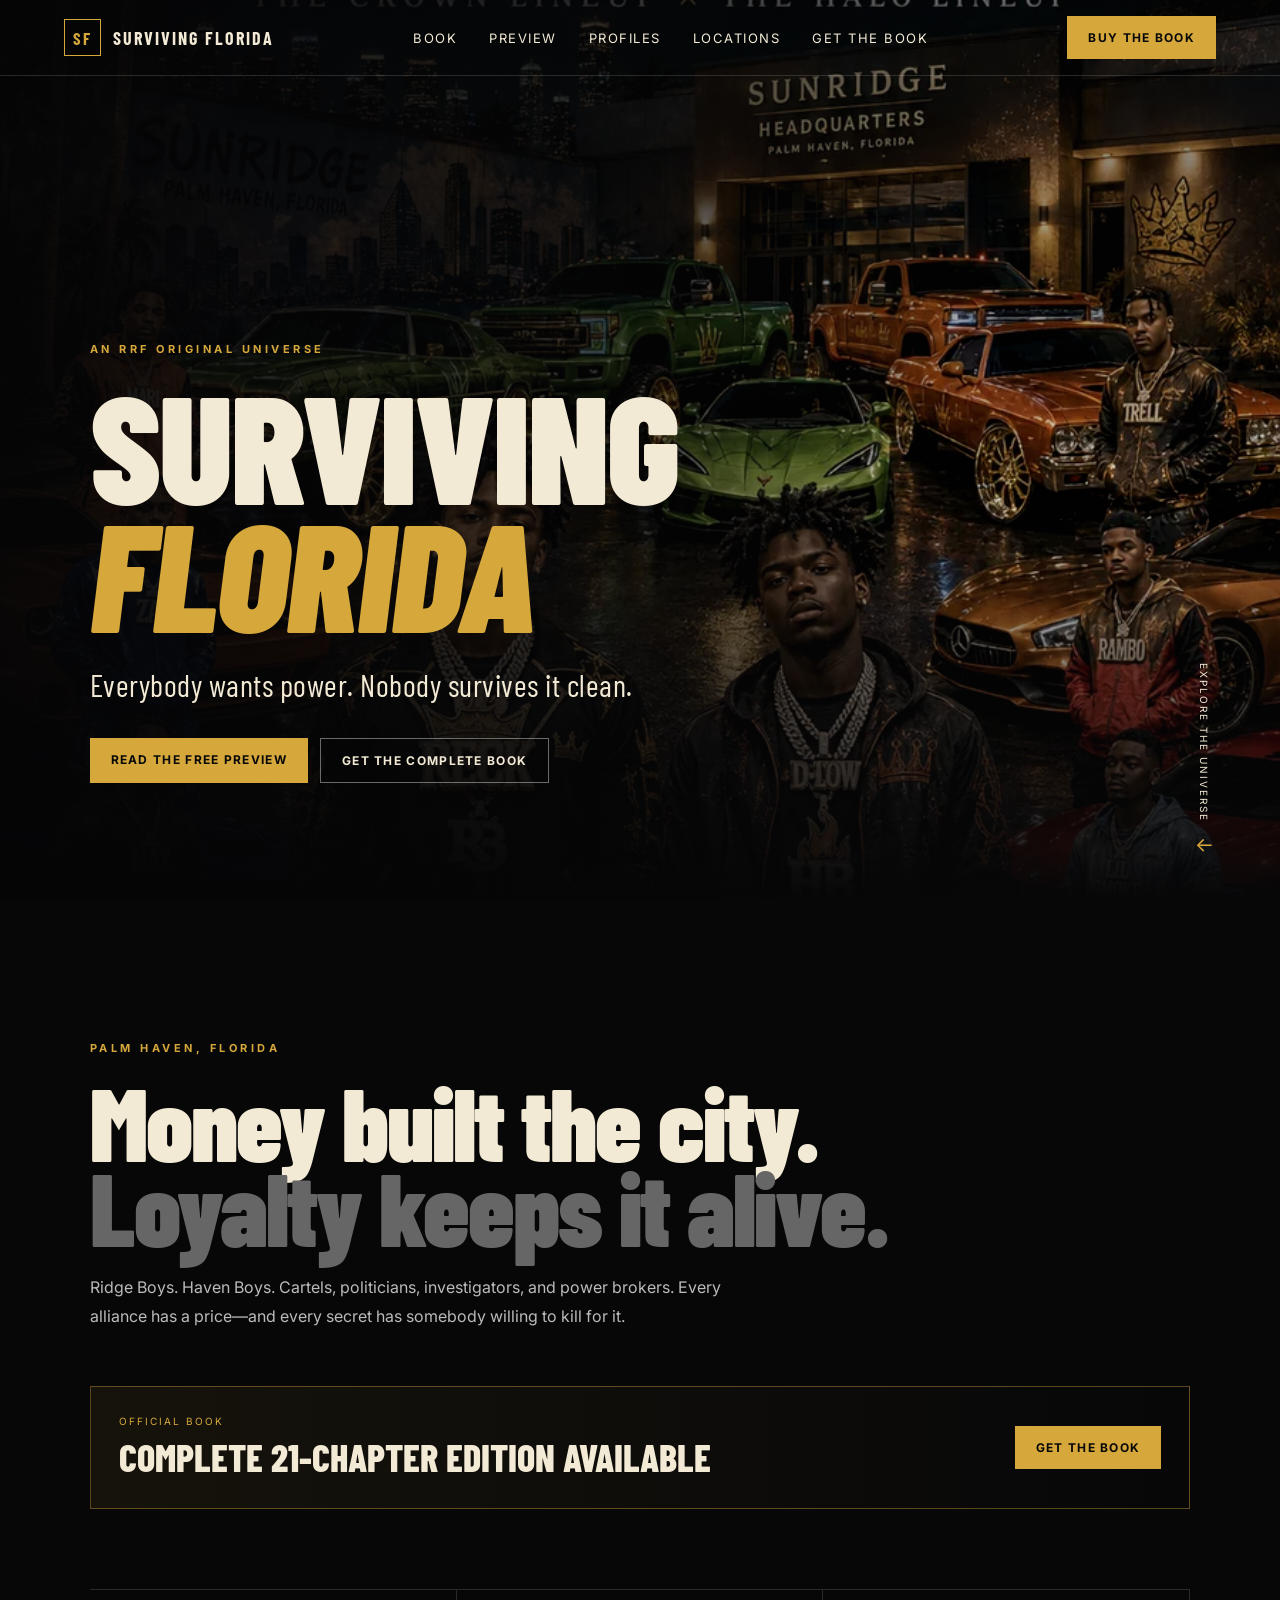
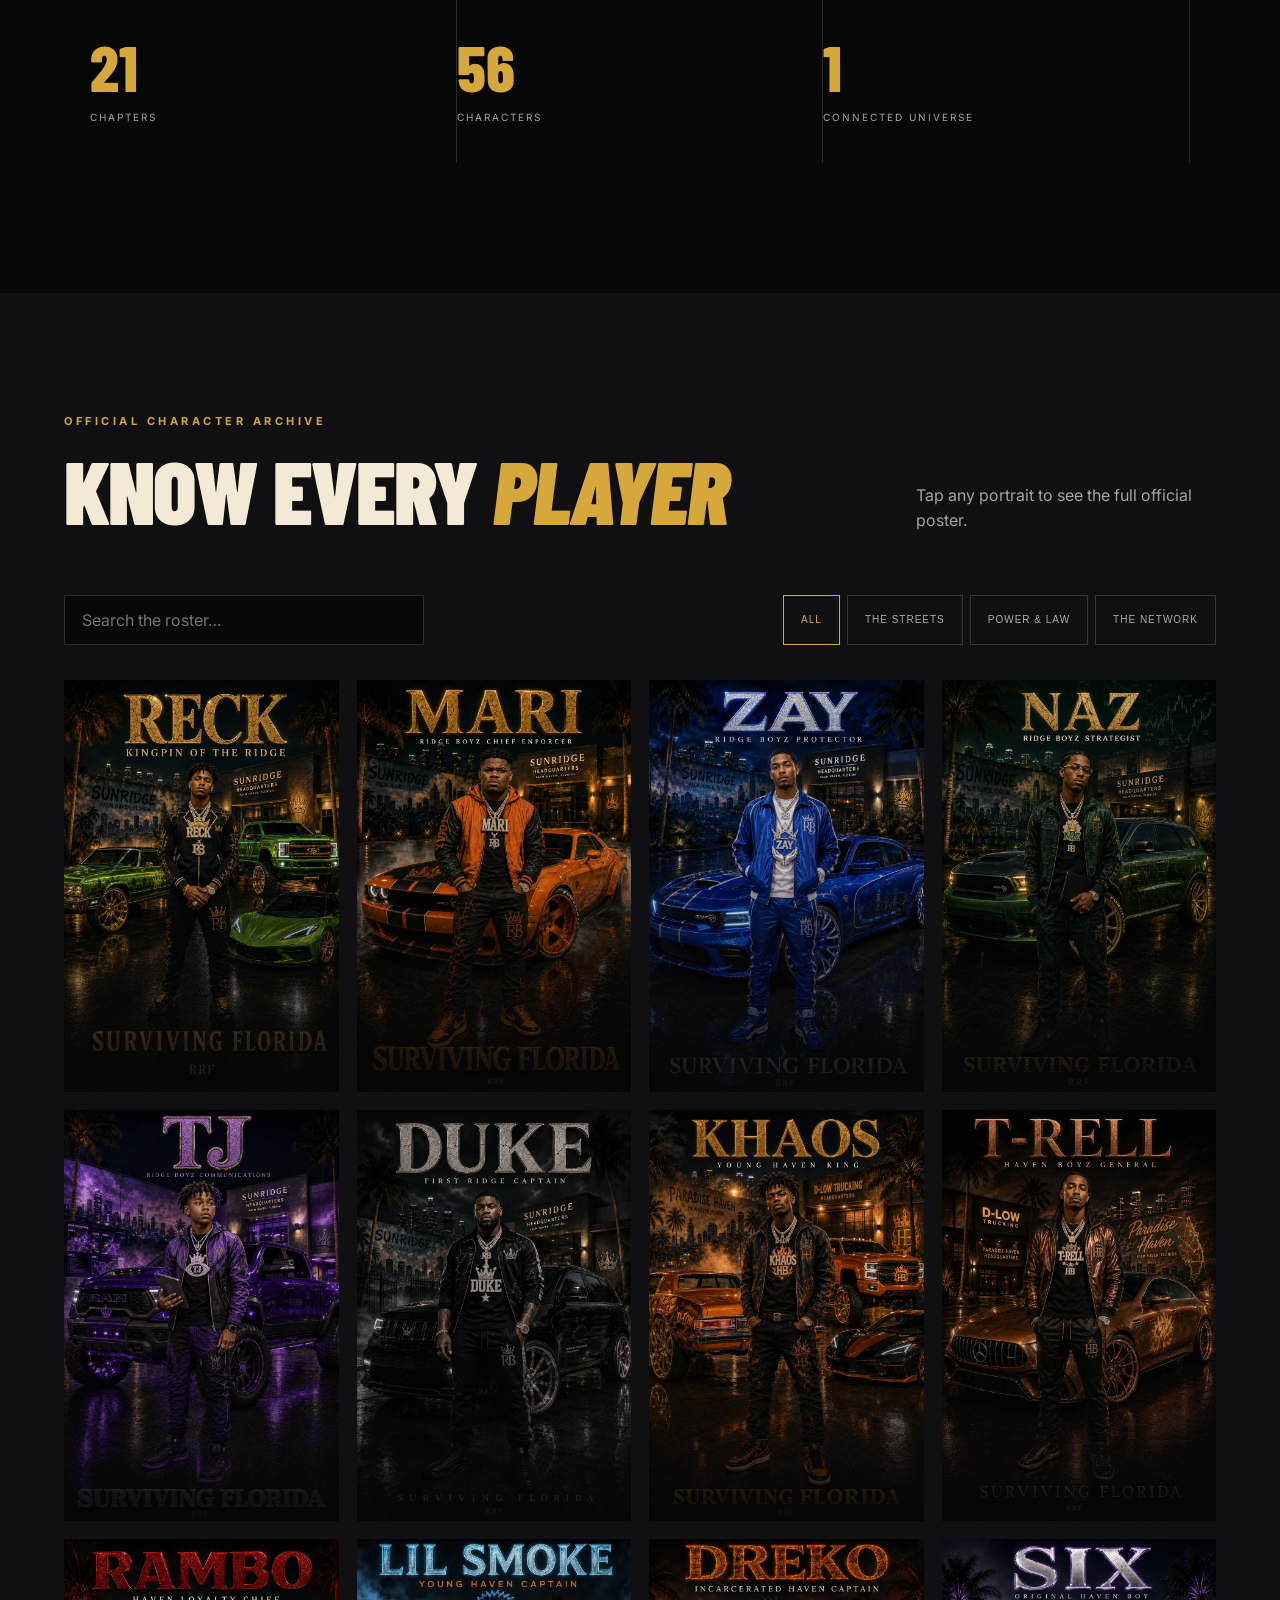
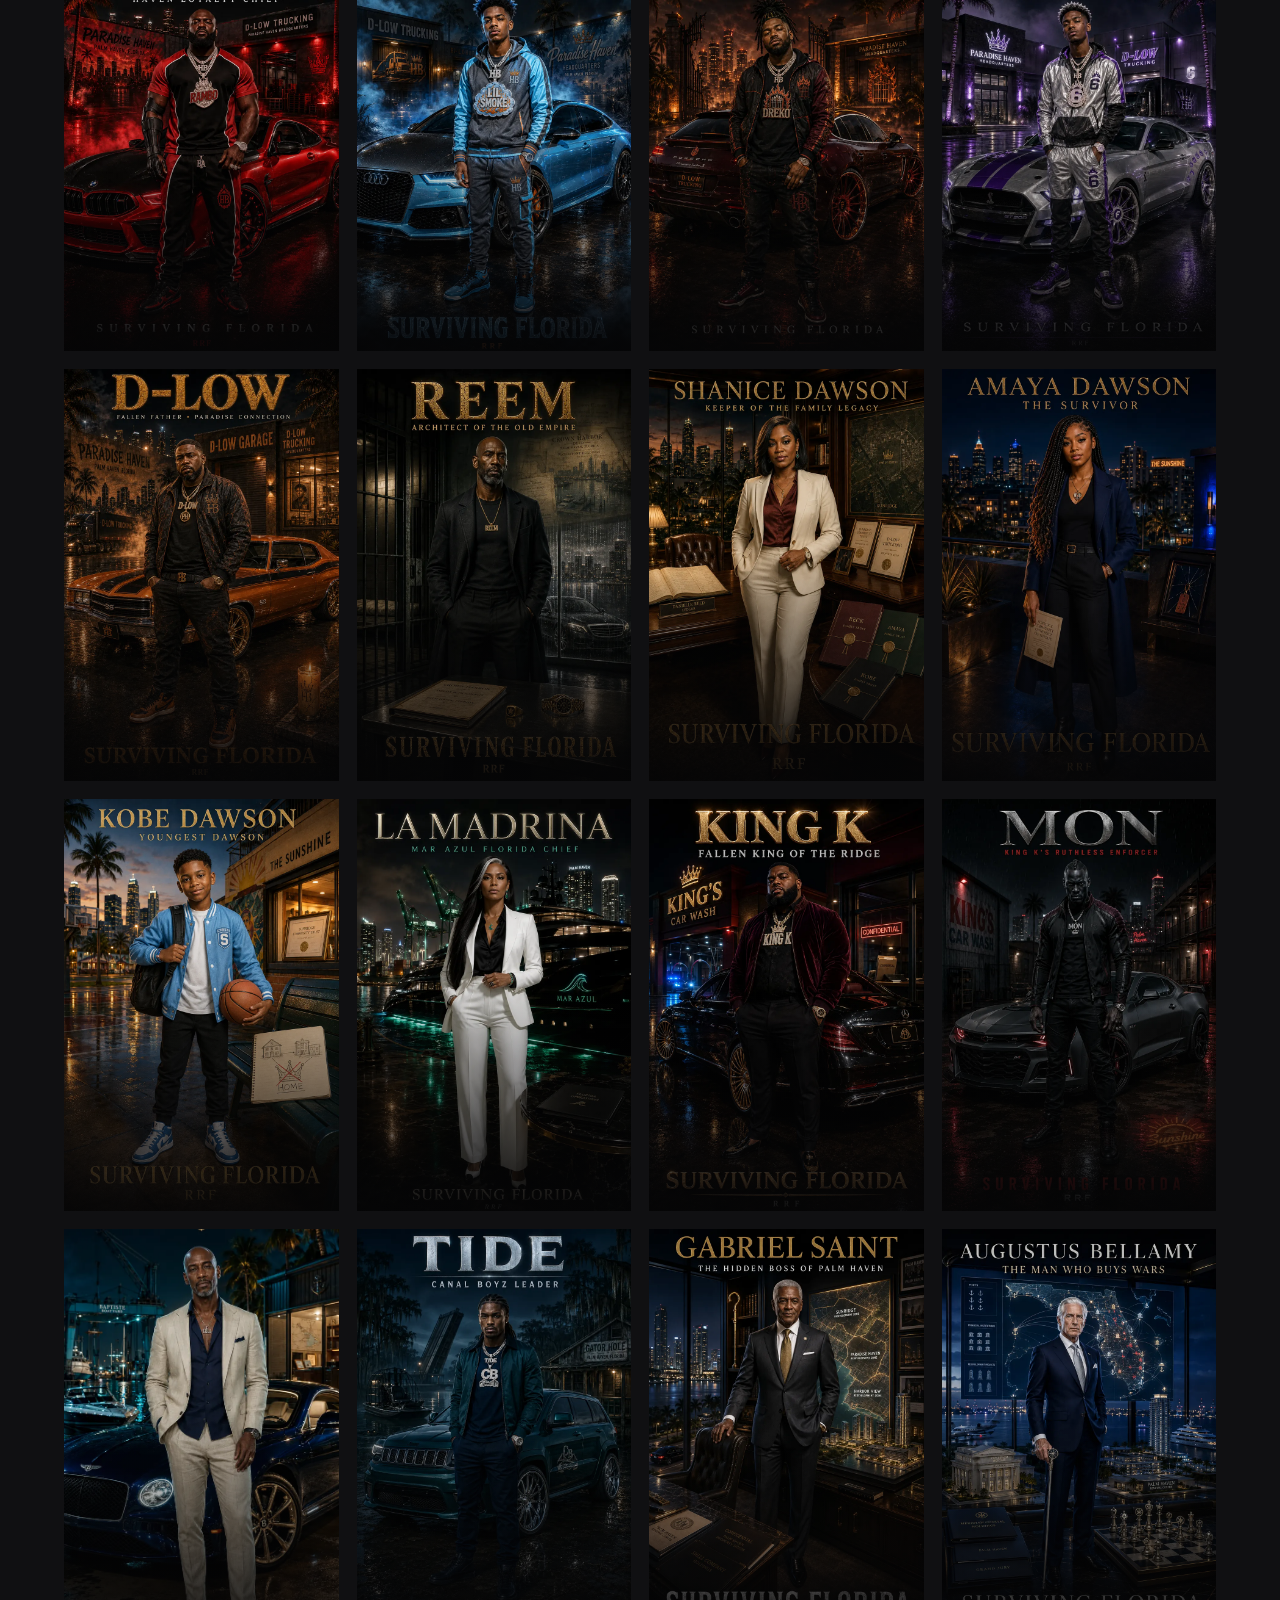
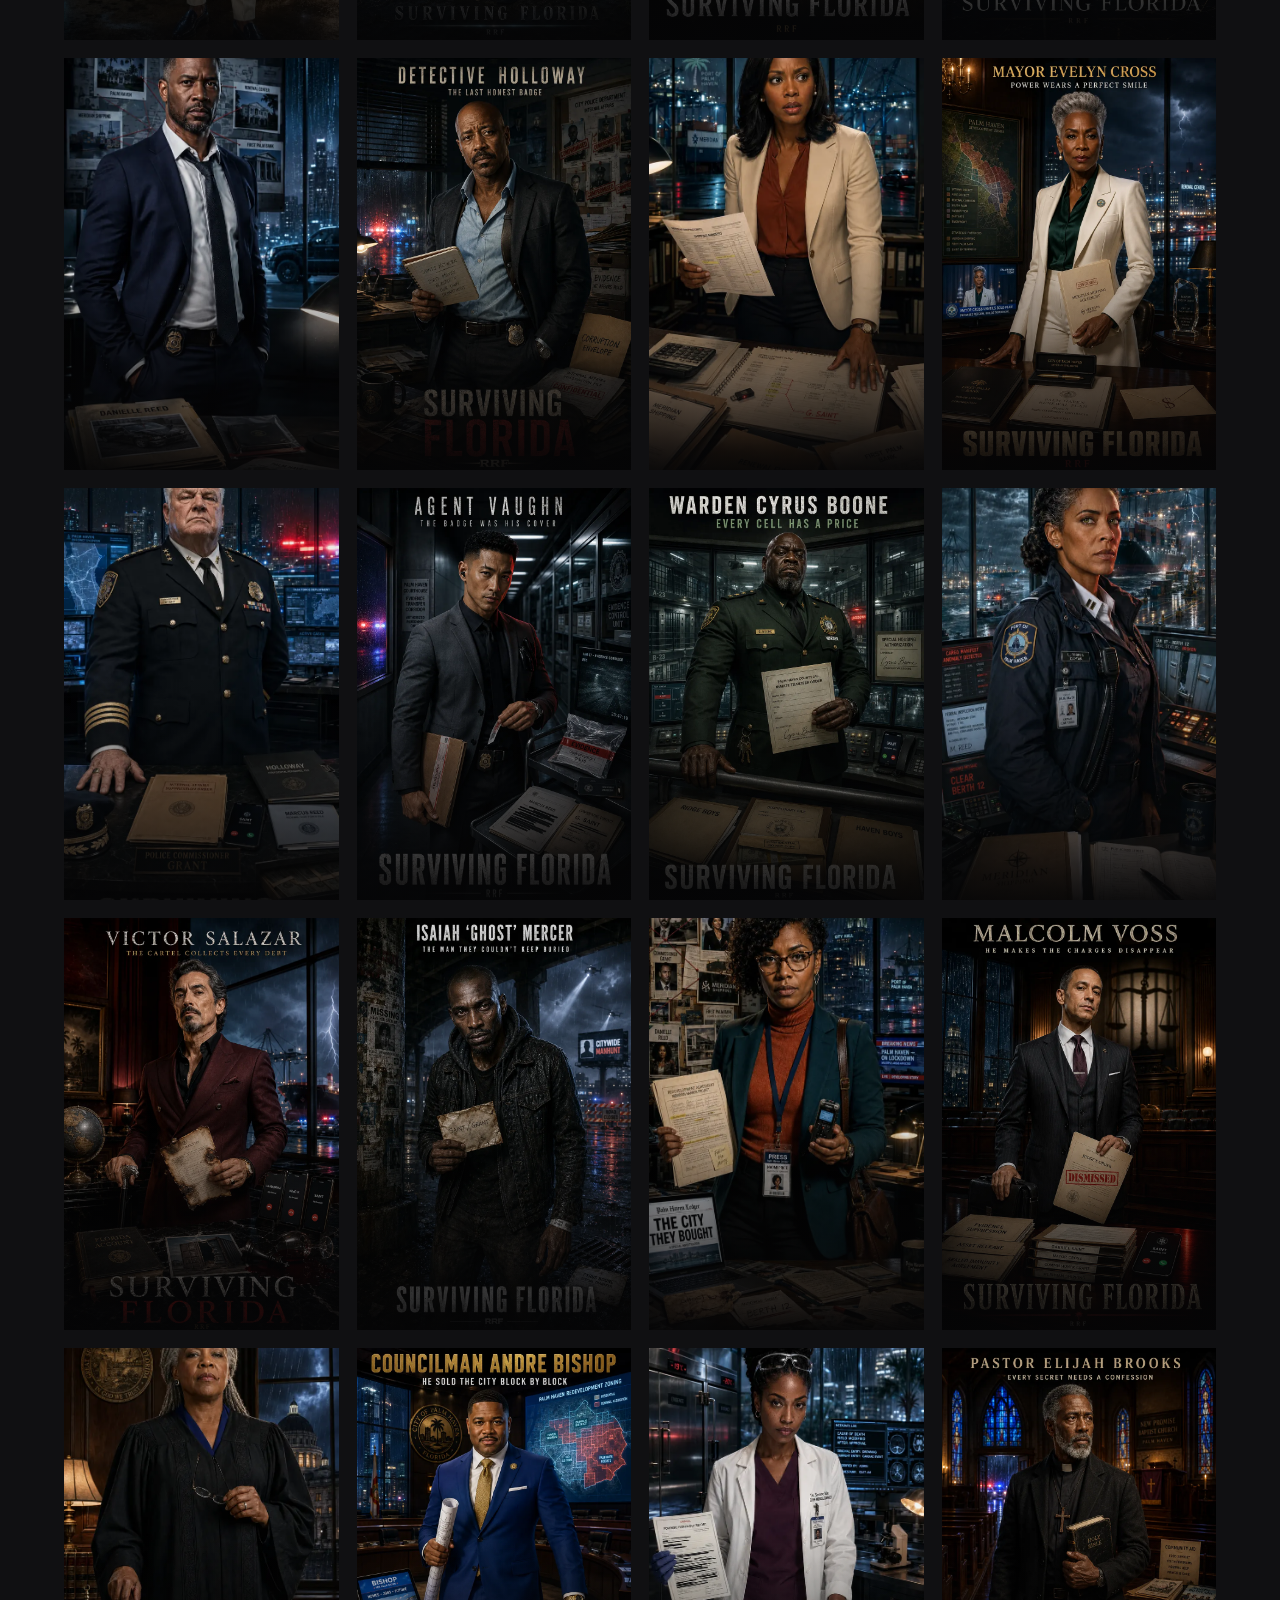
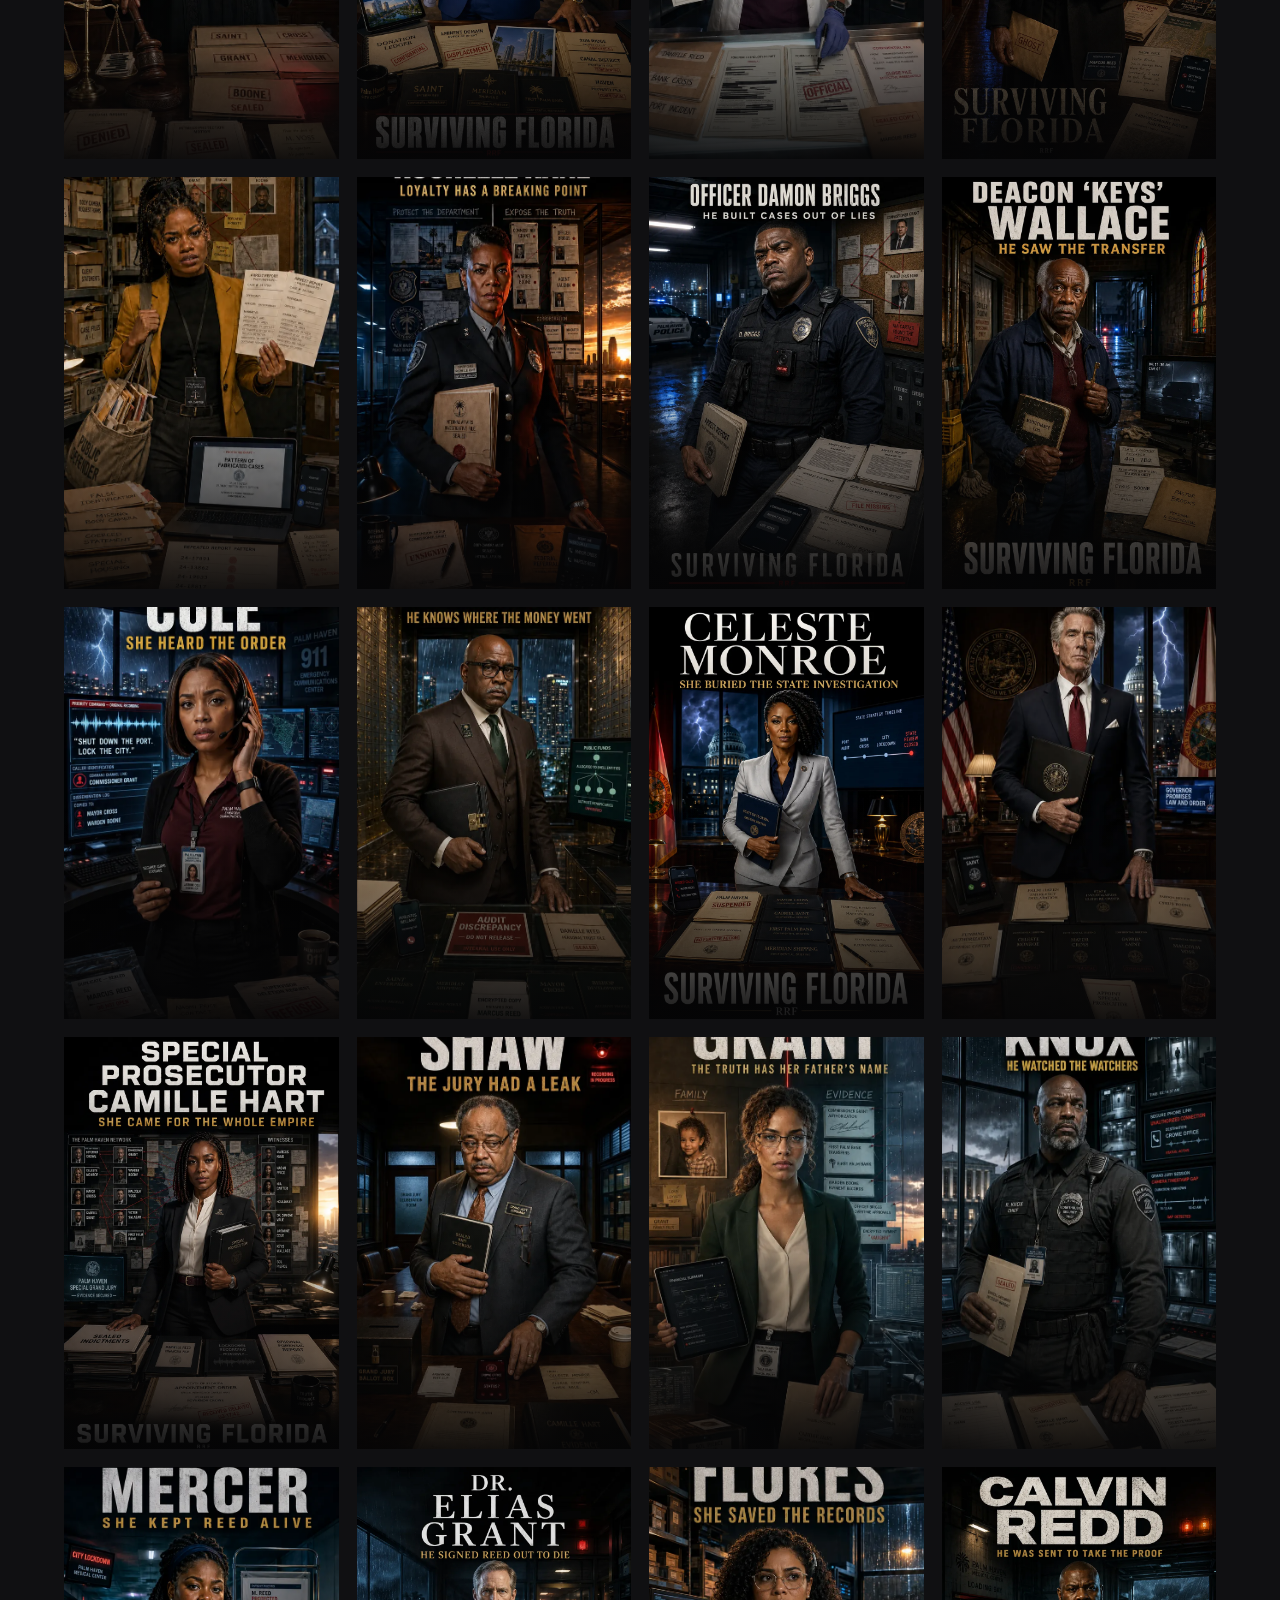
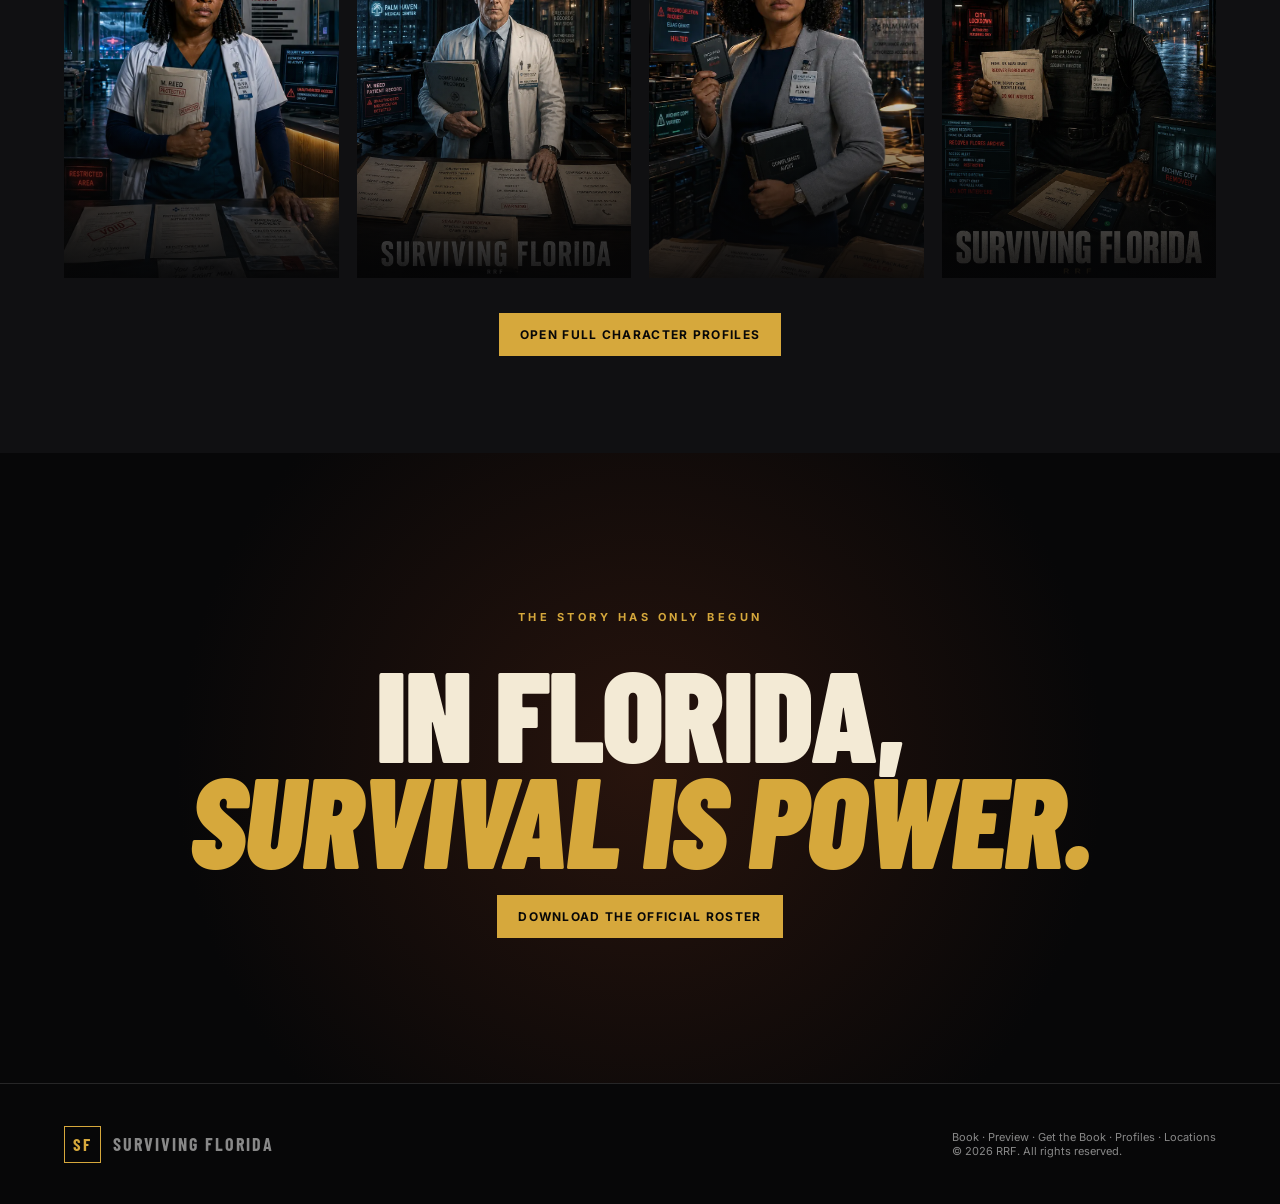
==== index.html @ a6e21b47 "Upgrade index.html for paid publishing launch" ====
<!doctype html>
<html lang="en">
<head>
  <meta charset="utf-8"><meta name="viewport" content="width=device-width,initial-scale=1">
  <title>Surviving Florida — Official Character Universe</title>
  <meta name="description" content="The official Surviving Florida character universe — power, loyalty, corruption, and survival.">
  <meta name="theme-color" content="#070708"><meta property="og:title" content="Surviving Florida — An RRF Original Universe"><meta property="og:description" content="Read the free preview and get the complete urban crime drama set in Palm Haven, Florida."><meta property="og:image" content="https://crowncity9.github.io/Surviving-Florida/assets/marketing/Surviving_Florida_Launch_Square.jpg"><meta property="og:url" content="https://crowncity9.github.io/Surviving-Florida/"><meta property="og:type" content="website"><meta name="twitter:card" content="summary_large_image"><link rel="canonical" href="https://crowncity9.github.io/Surviving-Florida/"><link rel="stylesheet" href="styles.css">
</head>
<body>
  <header class="nav"><a class="brand" href="#top"><span>SF</span> SURVIVING FLORIDA</a><nav><a href="book.html">Book</a><a href="read.html">Preview</a><a href="characters.html">Profiles</a><a href="locations.html">Locations</a><a href="publishing.html">Get the Book</a></nav><a class="nav-cta" href="publishing.html">Buy the book</a></header>
  <main id="top">
    <section class="hero">
      <img class="hero-art" src="assets/characters/crew-lineup.webp" alt="Surviving Florida crew lineup">
      <div class="hero-shade"></div><div class="hero-copy"><p class="eyebrow">An RRF original universe</p><h1>SURVIVING<br><em>FLORIDA</em></h1><p class="lead">Everybody wants power. Nobody survives it clean.</p><div class="actions"><a class="primary" href="read.html">Read the free preview</a><a class="secondary" href="publishing.html">Get the complete book</a></div></div>
      <div class="scroll">Explore the universe <span>↓</span></div>
    </section>
    <section class="statement" id="story"><p class="eyebrow">Palm Haven, Florida</p><h2>Money built the city.<br><span>Loyalty keeps it alive.</span></h2><p>Ridge Boys. Haven Boys. Cartels, politicians, investigators, and power brokers. Every alliance has a price—and every secret has somebody willing to kill for it.</p><div class="story-callout"><div><span>Official book</span><strong>Complete 21-chapter edition available</strong></div><a class="primary" href="publishing.html">Get the Book</a></div><div class="stats"><div><strong>21</strong><span>Chapters</span></div><div><strong>56</strong><span>Characters</span></div><div><strong>1</strong><span>Connected universe</span></div></div></section>
    <section class="gallery-section" id="characters"><div class="section-head"><div><p class="eyebrow">Official character archive</p><h2>KNOW EVERY <em>PLAYER</em></h2></div><p>Tap any portrait to see the full official poster.</p></div><div class="tools"><label><span class="sr-only">Search characters</span><input id="search" type="search" placeholder="Search the roster…" autocomplete="off"></label><div class="filters" role="group" aria-label="Filter characters"><button class="active" data-filter="all">All</button><button data-filter="streets">The Streets</button><button data-filter="power">Power & Law</button><button data-filter="network">The Network</button></div></div><div class="grid" id="grid"></div><p class="empty" id="empty" hidden>No character matches that search.</p><div class="archive-link"><a class="primary" href="characters.html">Open full character profiles</a></div></section>
    <section class="finale"><p class="eyebrow">The story has only begun</p><h2>IN FLORIDA,<br><em>SURVIVAL IS POWER.</em></h2><a class="primary" href="assets/downloads/Surviving_Florida_Official_Character_Roster.pdf" download>Download the official roster</a></section>
  </main>
  <footer><a class="brand" href="#top"><span>SF</span> SURVIVING FLORIDA</a><p><a href="book.html">Book</a> · <a href="read.html">Preview</a> · <a href="publishing.html">Get the Book</a> · <a href="characters.html">Profiles</a> · <a href="locations.html">Locations</a><br>© <span id="year"></span> RRF. All rights reserved.</p></footer>
  <dialog id="viewer"><button class="close" aria-label="Close poster">×</button><button class="arrow prev" aria-label="Previous character">‹</button><figure><img id="full" alt=""><figcaption id="caption"></figcaption></figure><button class="arrow next" aria-label="Next character">›</button></dialog>
  <script src="script.js"></script>
</body>
</html>
---- styles.css ----
@import url('https://fonts.googleapis.com/css2?family=Barlow+Condensed:ital,wght@0,600;0,700;0,800;0,900;1,800&family=Inter:wght@400;500;600;700&display=swap');
:root{--black:#070708;--paper:#f3ead5;--gold:#d6a83c;--red:#a51621;--muted:#a8a39a}*{box-sizing:border-box}html{scroll-behavior:smooth}body{margin:0;background:var(--black);color:var(--paper);font-family:Inter,Arial,sans-serif}a{color:inherit;text-decoration:none}.nav{height:76px;padding:0 clamp(20px,5vw,76px);display:flex;align-items:center;justify-content:space-between;position:absolute;z-index:5;width:100%;border-bottom:1px solid #ffffff24}.brand{display:flex;align-items:center;gap:12px;font:700 18px 'Barlow Condensed',sans-serif;letter-spacing:2px}.brand span{display:grid;place-items:center;width:37px;height:37px;border:1px solid var(--gold);color:var(--gold);font-size:17px}.nav nav{display:flex;gap:32px;font-size:13px;text-transform:uppercase;letter-spacing:1.5px}.nav nav a:hover{color:var(--gold)}.nav-cta,.primary,.secondary{padding:14px 21px;text-transform:uppercase;font-size:12px;font-weight:700;letter-spacing:1.3px}.nav-cta,.primary{background:var(--gold);color:#080808}.secondary{border:1px solid #ffffff66}.hero{min-height:100svh;position:relative;display:flex;align-items:flex-end;overflow:hidden}.hero-art{position:absolute;inset:0;width:100%;height:100%;object-fit:cover;object-position:center 25%;filter:saturate(.8) contrast(1.08)}.hero-shade{position:absolute;inset:0;background:linear-gradient(90deg,#050506f5 0%,#050506b8 43%,#05050626 76%),linear-gradient(0deg,#070708 0%,transparent 45%,#05050680)}.hero-copy{z-index:1;padding:130px clamp(24px,7vw,110px) 13vh;max-width:900px}.eyebrow{text-transform:uppercase;letter-spacing:3.5px;color:var(--gold);font-size:11px;font-weight:700}.hero h1,.statement h2,.section-head h2,.finale h2{font-family:'Barlow Condensed',sans-serif;line-height:.83;margin:24px 0;font-weight:900;letter-spacing:-2px}.hero h1{font-size:clamp(74px,12vw,170px)}em{font-style:italic;color:var(--gold)}.lead{font-family:'Barlow Condensed',sans-serif;font-size:clamp(20px,2.4vw,31px);letter-spacing:.5px}.actions{display:flex;gap:12px;margin-top:35px}.scroll{position:absolute;z-index:2;right:5vw;bottom:5vh;writing-mode:vertical-rl;text-transform:uppercase;letter-spacing:2px;font-size:10px}.scroll span{color:var(--gold);font-size:20px;margin-top:10px}.statement{padding:130px 7vw;max-width:1500px;margin:auto}.statement h2{font-size:clamp(58px,8vw,112px)}.statement h2 span{color:#666}.statement>p:last-of-type{max-width:650px;color:#bbb;line-height:1.8}.stats{display:grid;grid-template-columns:repeat(3,1fr);border-top:1px solid #ffffff24;margin-top:80px}.stats div{padding:38px 0;border-right:1px solid #ffffff24}.stats strong{font:800 clamp(42px,5vw,72px) 'Barlow Condensed';color:var(--gold);display:block}.stats span{text-transform:uppercase;letter-spacing:2px;font-size:10px;color:var(--muted)}.gallery-section{padding:110px clamp(16px,5vw,75px);background:#101012}.section-head{display:flex;justify-content:space-between;align-items:end;gap:30px;margin-bottom:45px}.section-head h2{font-size:clamp(52px,7vw,92px)}.section-head>p{color:var(--muted);max-width:300px;line-height:1.6}.tools{display:flex;justify-content:space-between;gap:25px;margin-bottom:35px}.tools input{width:min(360px,75vw);background:#070708;border:1px solid #ffffff26;color:white;padding:14px 17px;font:inherit}.filters{display:flex;gap:7px;flex-wrap:wrap}.filters button{background:transparent;border:1px solid #ffffff26;color:#aaa;padding:12px 17px;text-transform:uppercase;font-size:10px;letter-spacing:1px;cursor:pointer}.filters button.active,.filters button:hover{border-color:var(--gold);color:var(--gold)}.grid{display:grid;grid-template-columns:repeat(4,1fr);gap:18px}.card{position:relative;aspect-ratio:2/3;overflow:hidden;background:#19191c;cursor:pointer;border:0;padding:0;color:white;text-align:left}.card img{width:100%;height:100%;object-fit:cover;transition:.45s transform,.45s filter}.card::after{content:"";position:absolute;inset:45% 0 0;background:linear-gradient(transparent,#050506e8)}.card:hover img{transform:scale(1.04);filter:saturate(1.12)}.card-info{position:absolute;z-index:1;bottom:0;padding:20px;width:100%}.card-info small{color:var(--gold);text-transform:uppercase;letter-spacing:1.5px;font-size:8px}.card-info strong{font:800 clamp(18px,2vw,27px) 'Barlow Condensed';text-transform:uppercase;display:block;margin-top:5px}.empty{text-align:center;padding:70px;color:var(--muted)}.finale{min-height:70vh;display:grid;place-content:center;text-align:center;padding:100px 20px;background:radial-gradient(circle at center,#28140d 0,#070708 65%)}.finale h2{font-size:clamp(64px,10vw,135px)}.finale .primary{justify-self:center}footer{display:flex;justify-content:space-between;align-items:center;padding:35px 5vw;border-top:1px solid #ffffff20;color:#888;font-size:11px}dialog{position:fixed;inset:0;width:100%;height:100%;max-width:none;max-height:none;margin:0;padding:20px;border:0;background:#000e;color:white;z-index:20}dialog:not([open]){display:none}dialog figure{height:100%;margin:0;display:flex;flex-direction:column;align-items:center;justify-content:center}dialog img{max-height:88%;max-width:min(90%,900px);object-fit:contain}figcaption{font:700 18px 'Barlow Condensed';text-transform:uppercase;letter-spacing:2px;margin-top:12px}.close,.arrow{position:absolute;background:#111c;color:white;border:1px solid #ffffff55;cursor:pointer;z-index:2}.close{right:25px;top:25px;width:45px;height:45px;font-size:28px}.arrow{top:50%;width:48px;height:65px;font-size:38px}.prev{left:20px}.next{right:20px}.sr-only{position:absolute;width:1px;height:1px;overflow:hidden;clip:rect(0,0,0,0)}
@media(max-width:900px){.nav nav{display:none}.grid{grid-template-columns:repeat(3,1fr)}.tools,.section-head{align-items:flex-start;flex-direction:column}.hero-shade{background:linear-gradient(0deg,#070708 0%,#070708a8 55%,#05050655)}.hero-copy{padding-bottom:10vh}.scroll{display:none}}
@media(max-width:600px){.nav{height:66px}.nav-cta{display:none}.hero-art{object-position:57% center}.hero h1{font-size:67px}.actions{flex-direction:column;align-items:flex-start}.statement,.gallery-section{padding-top:80px;padding-bottom:80px}.stats{grid-template-columns:1fr}.stats div{border-right:0;border-bottom:1px solid #ffffff24}.grid{grid-template-columns:repeat(2,1fr);gap:9px}.card-info{padding:12px}.filters{flex-wrap:nowrap;width:100%;overflow:auto;padding-bottom:5px}.filters button{white-space:nowrap}.arrow{top:auto;bottom:18px}.section-head>p{display:none}footer{flex-direction:column;gap:18px;text-align:center}}
@media(prefers-reduced-motion:reduce){html{scroll-behavior:auto}.card img{transition:none}}
.story-callout{display:flex;align-items:center;justify-content:space-between;gap:25px;margin-top:55px;padding:28px;border:1px solid #d6a83c66;background:linear-gradient(90deg,#d6a83c12,transparent)}.story-callout span{display:block;color:var(--gold);font-size:10px;text-transform:uppercase;letter-spacing:2px;margin-bottom:7px}.story-callout strong{font:800 clamp(24px,3vw,38px) 'Barlow Condensed';text-transform:uppercase}@media(max-width:600px){.story-callout{align-items:flex-start;flex-direction:column}}
.archive-link{text-align:center;margin-top:45px}
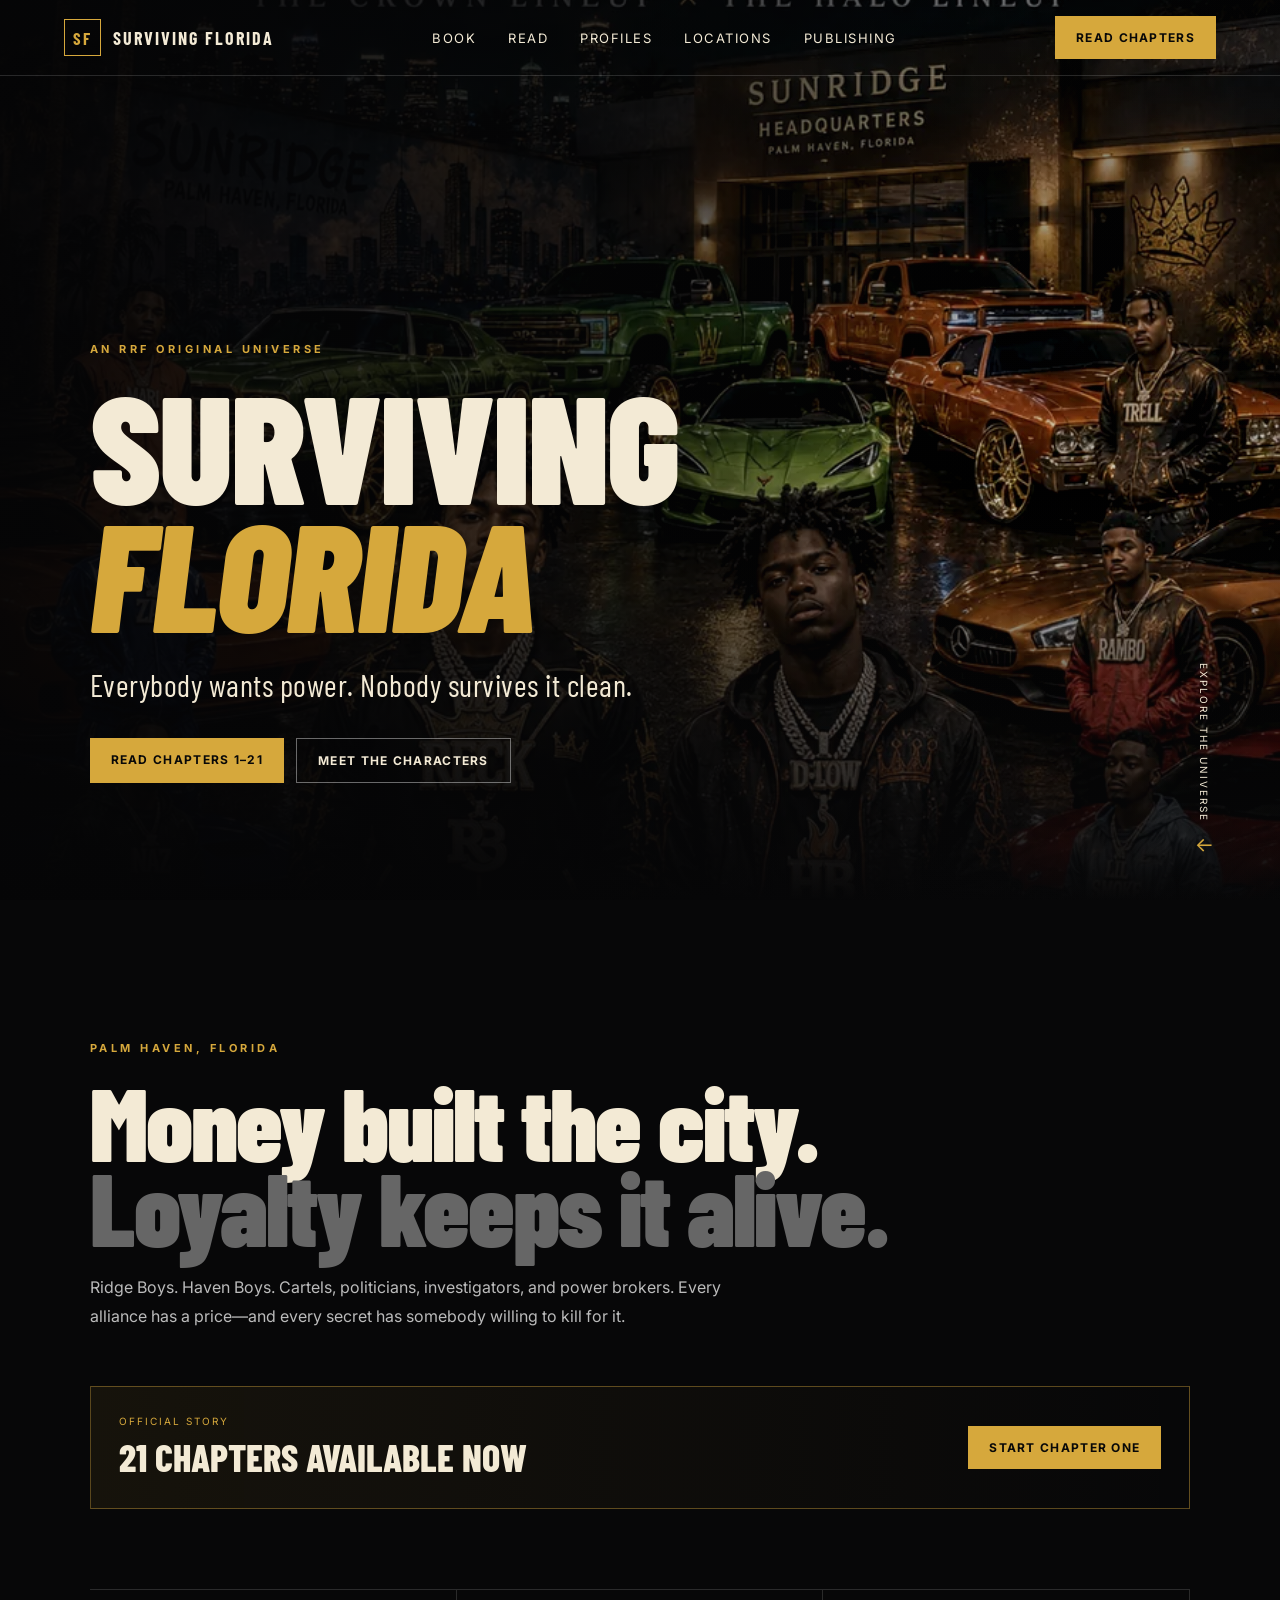
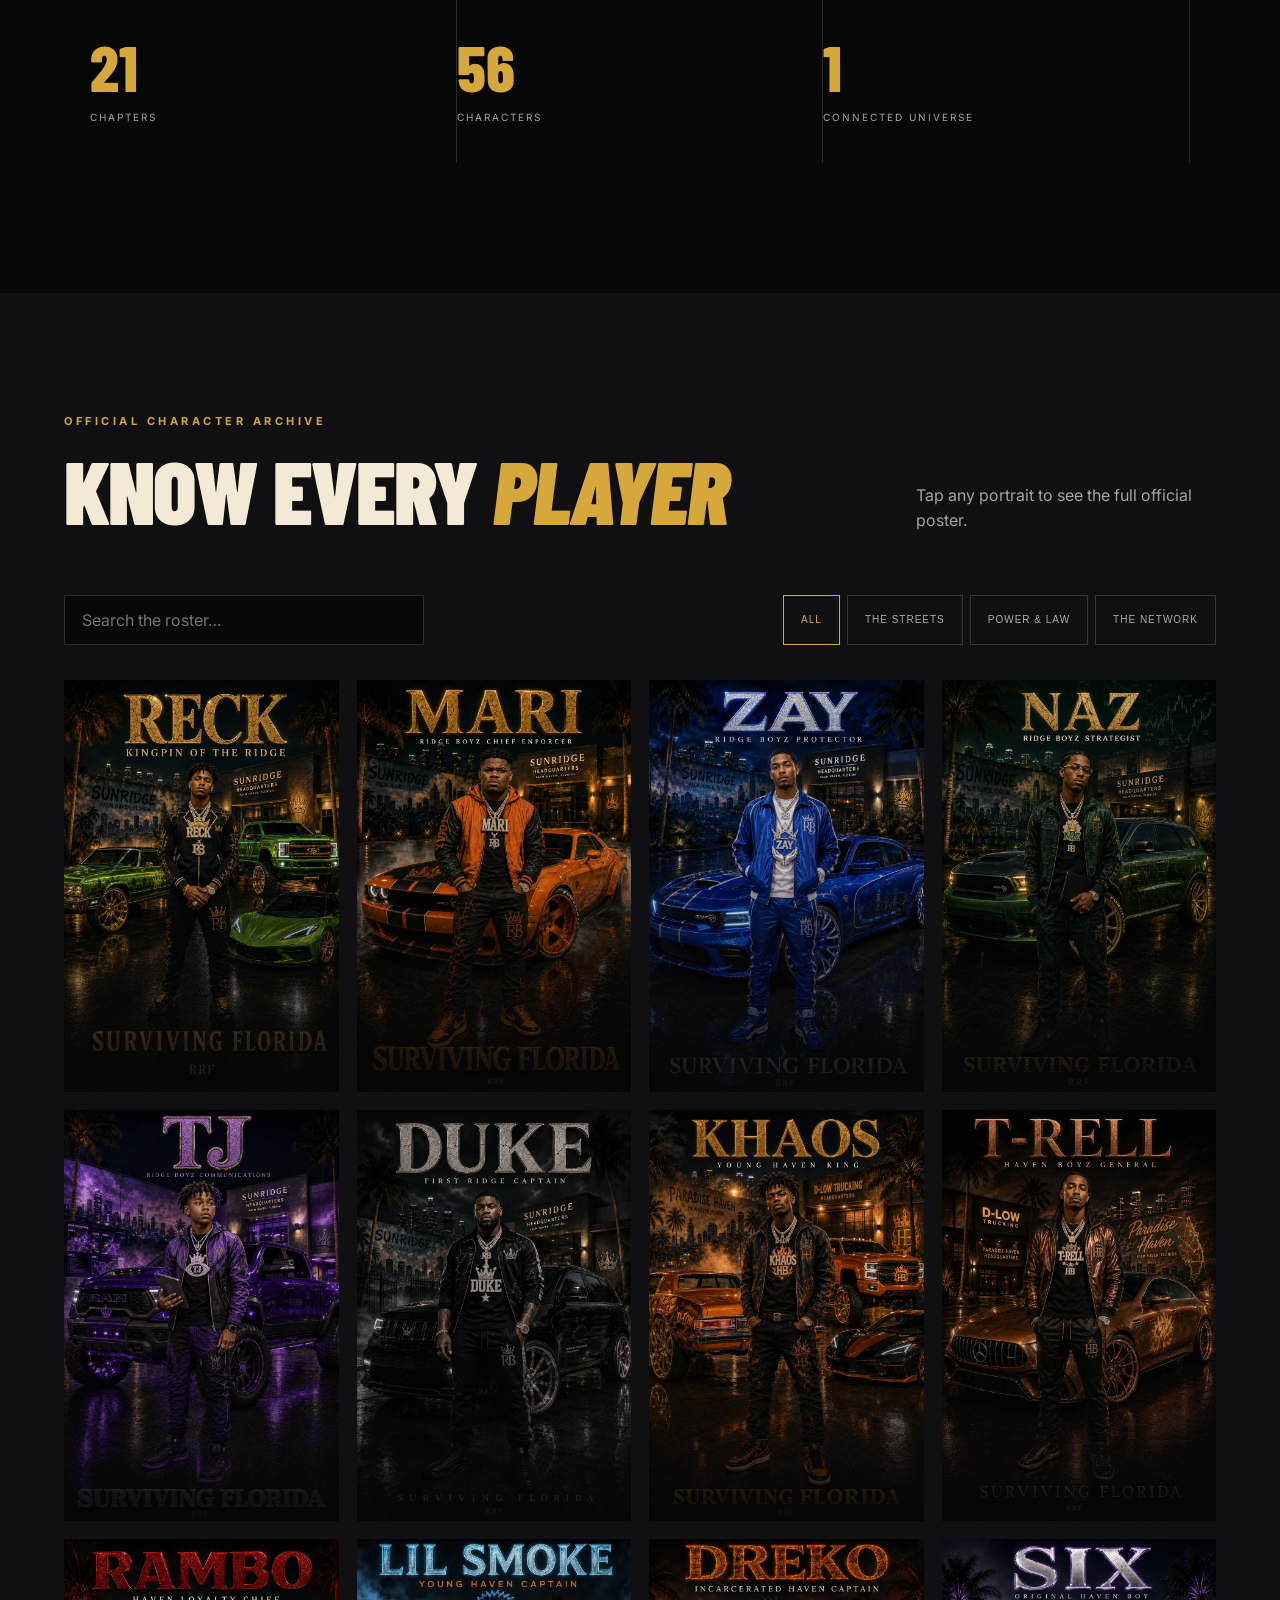
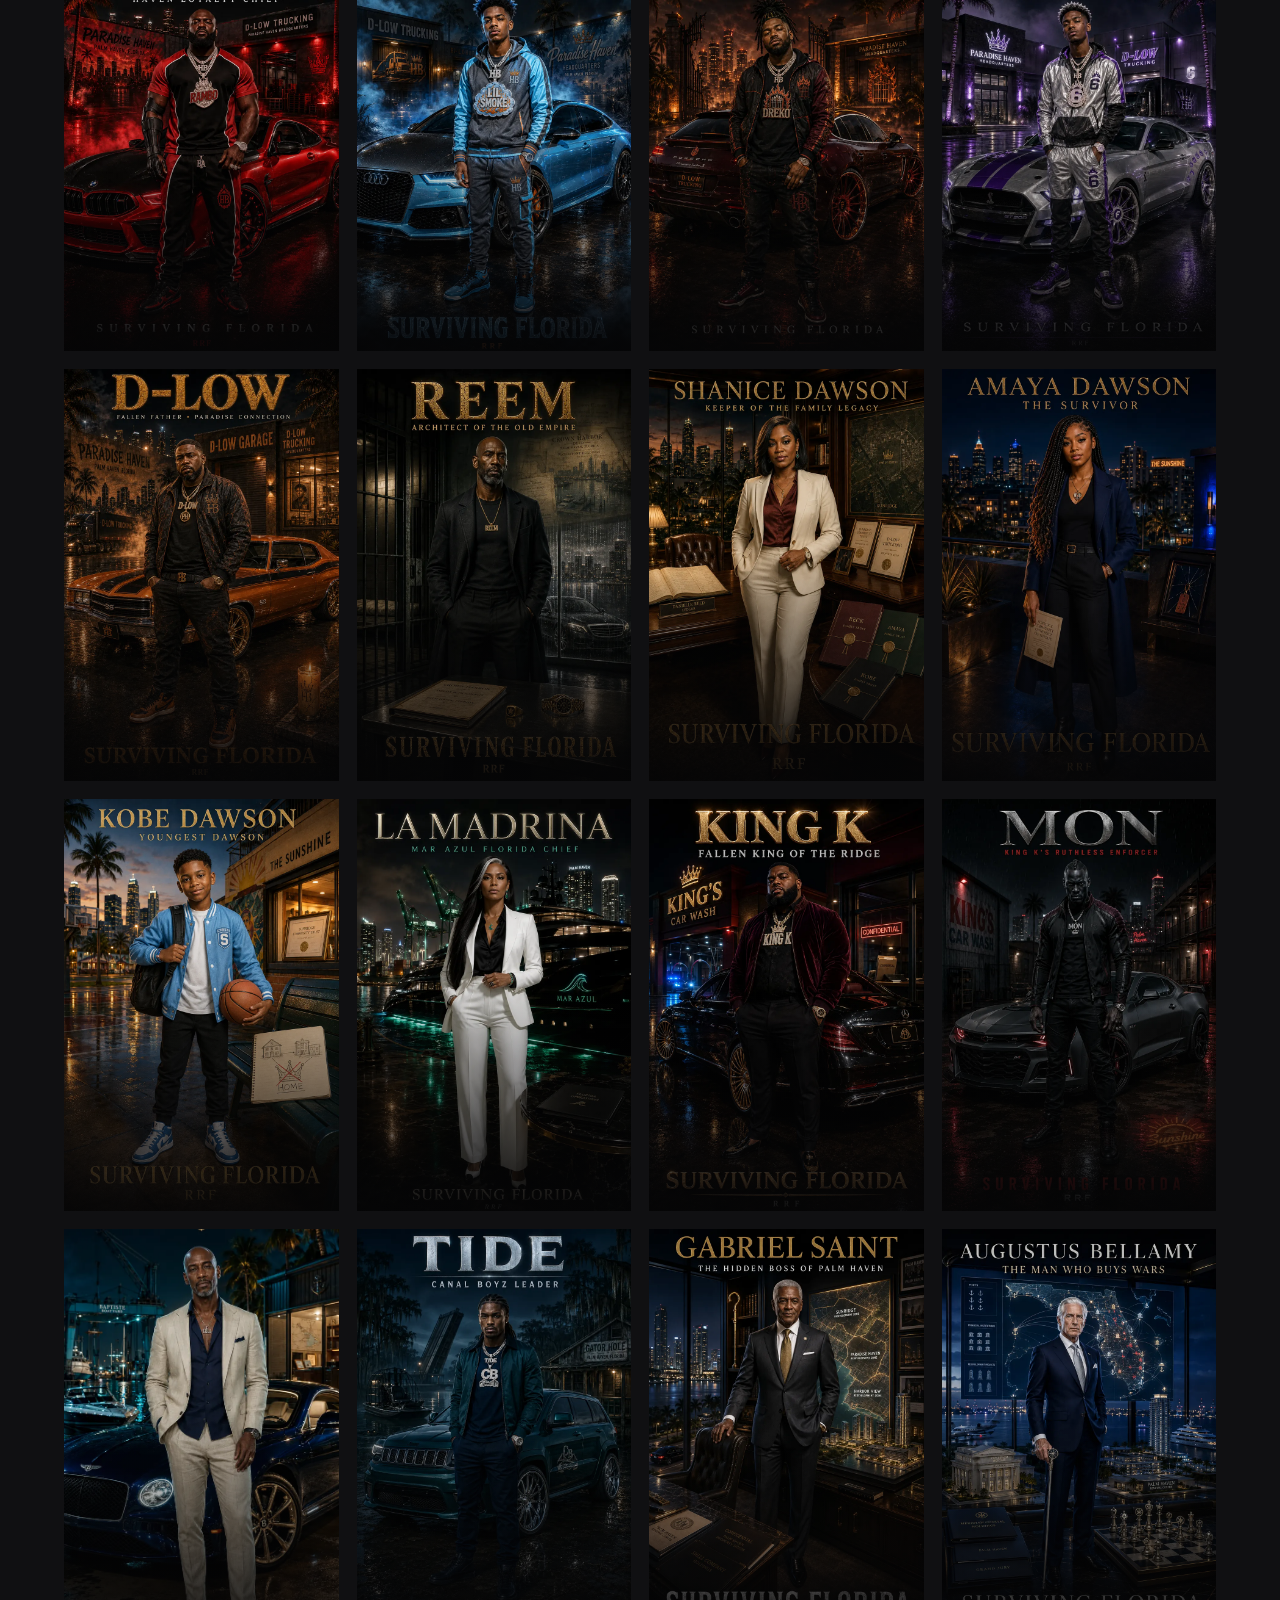
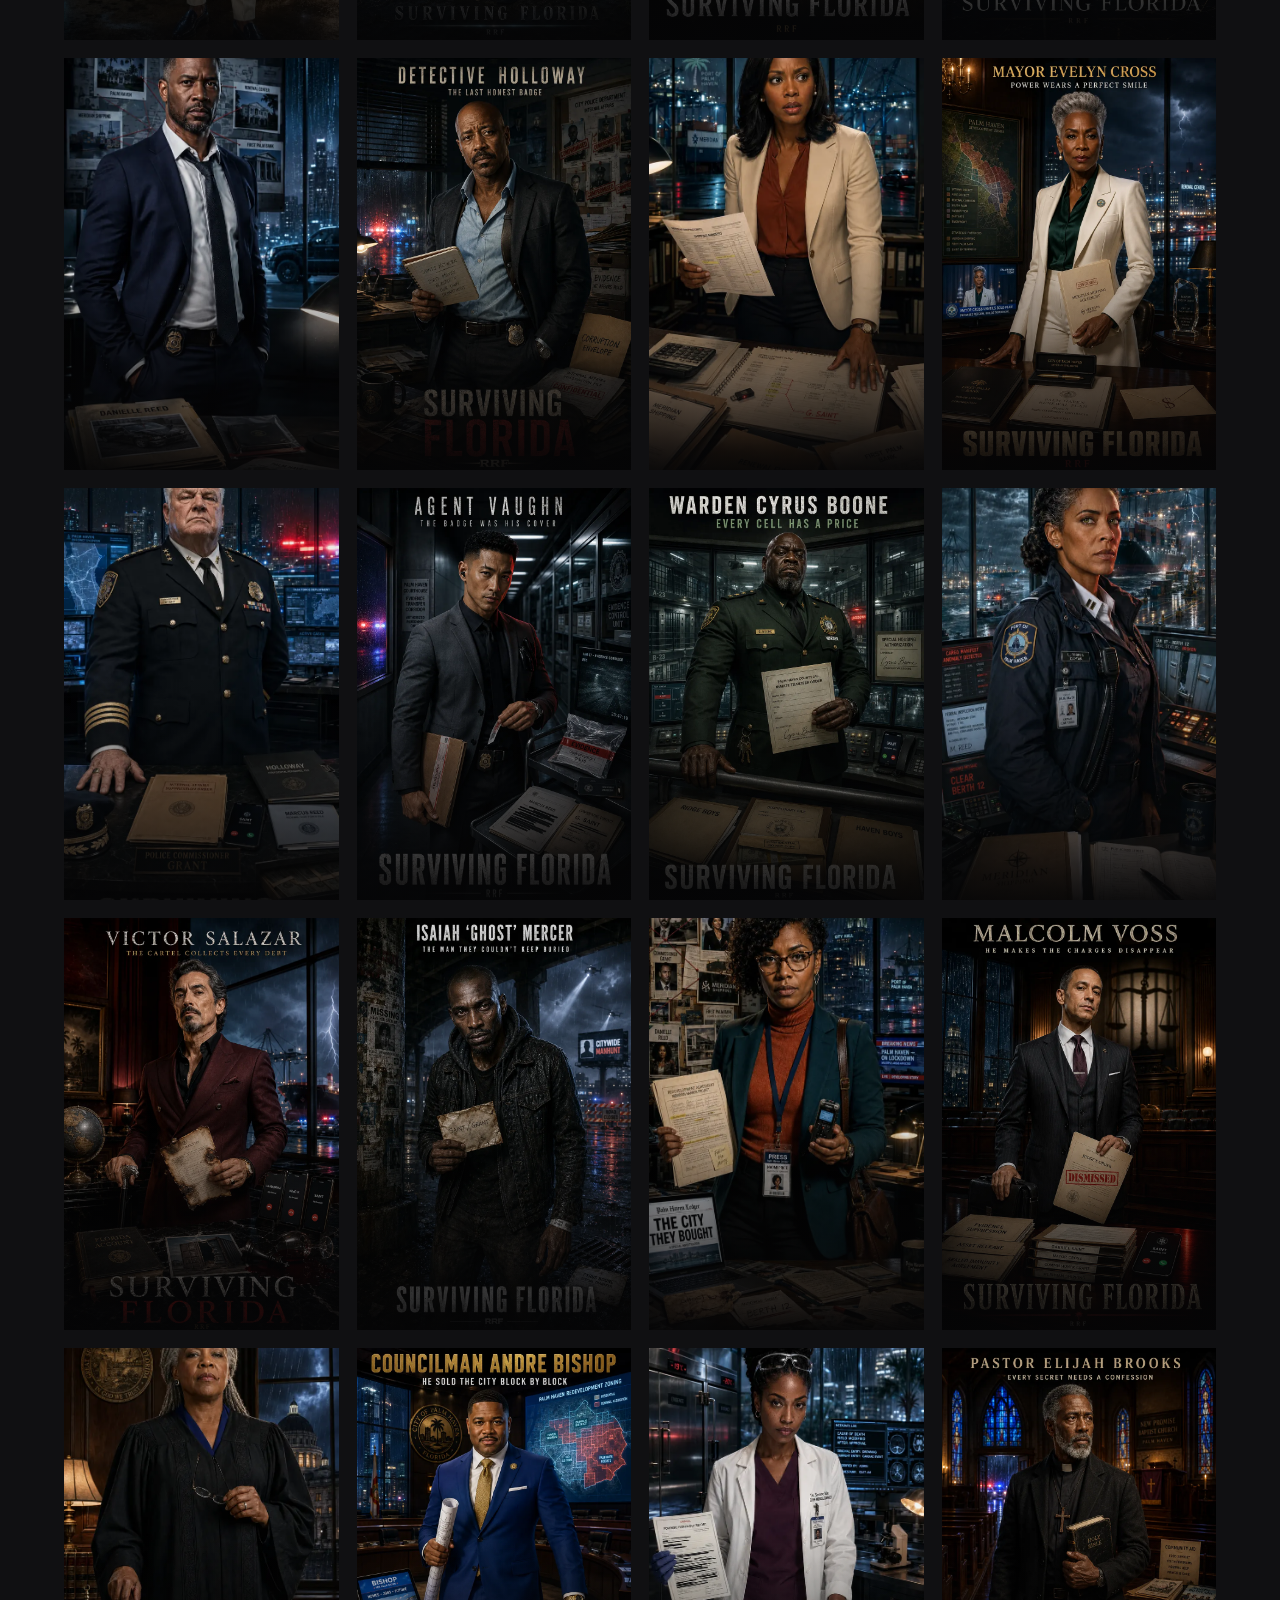
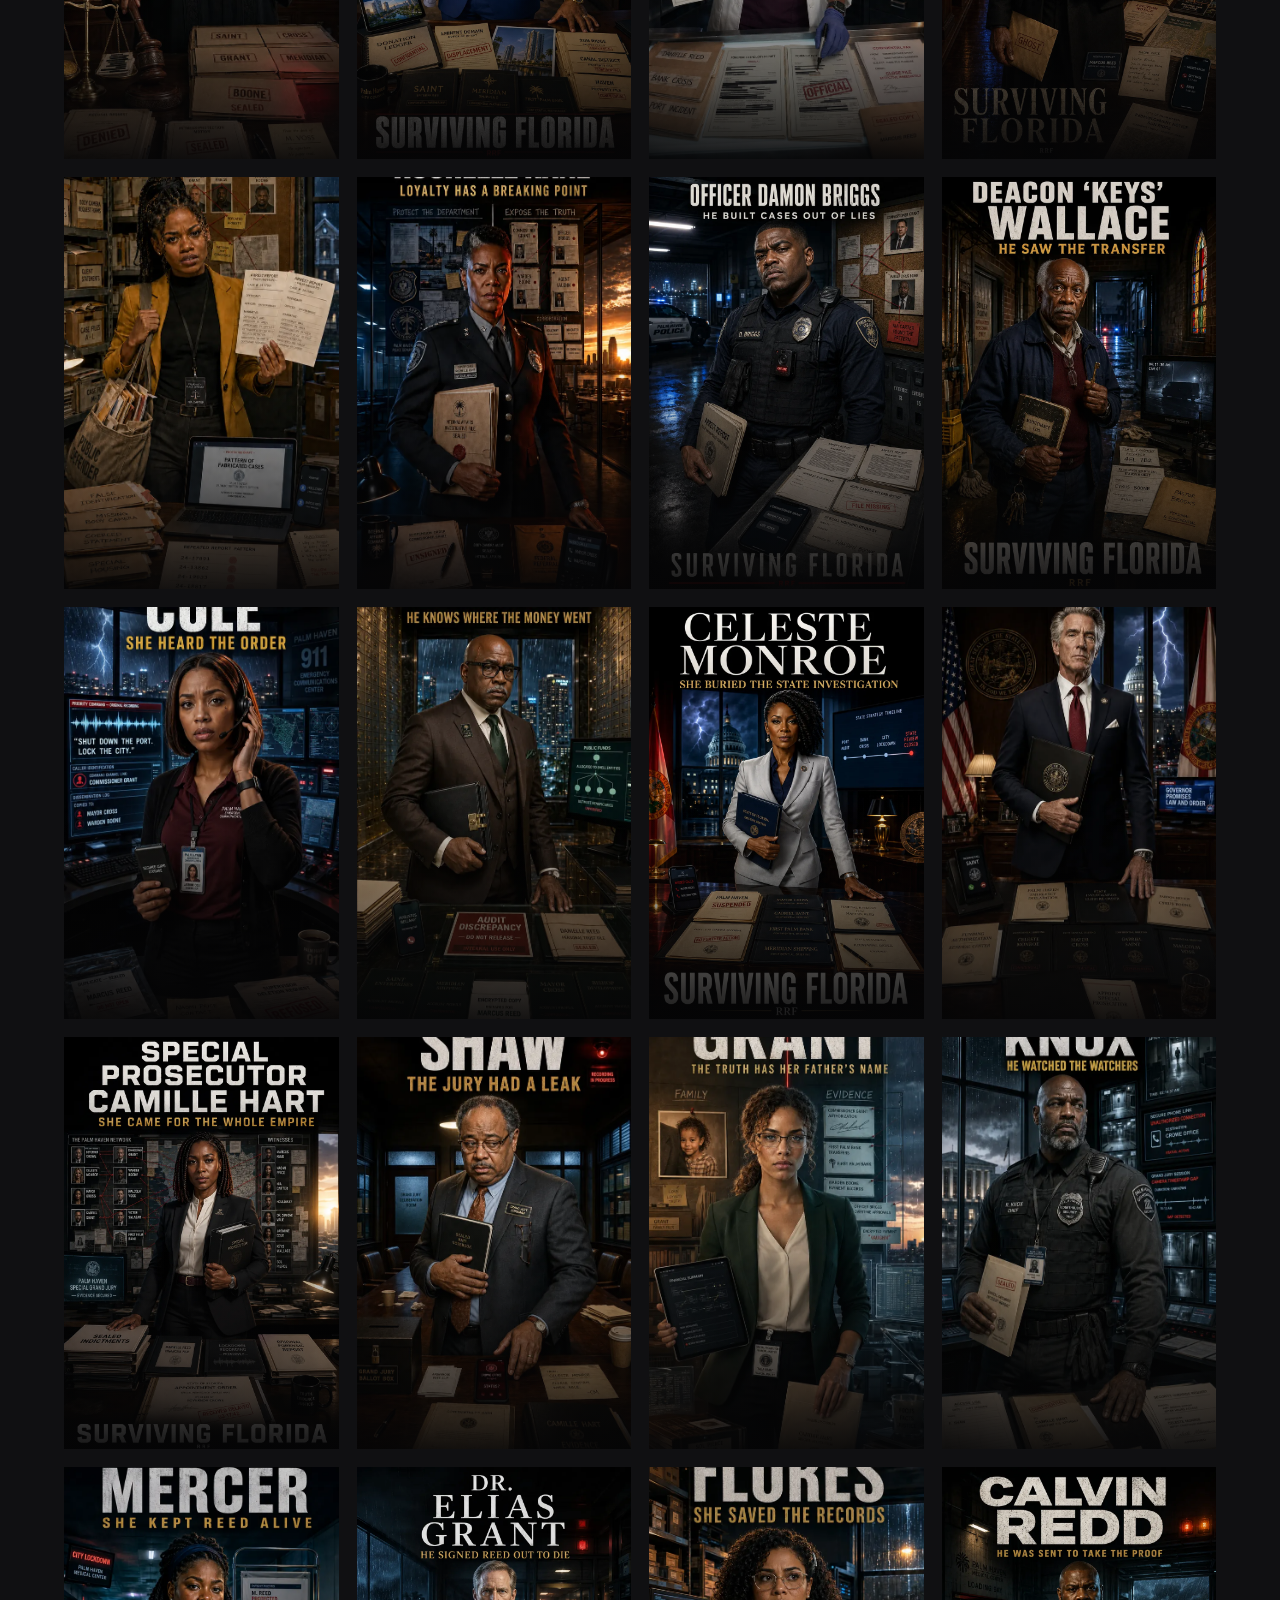
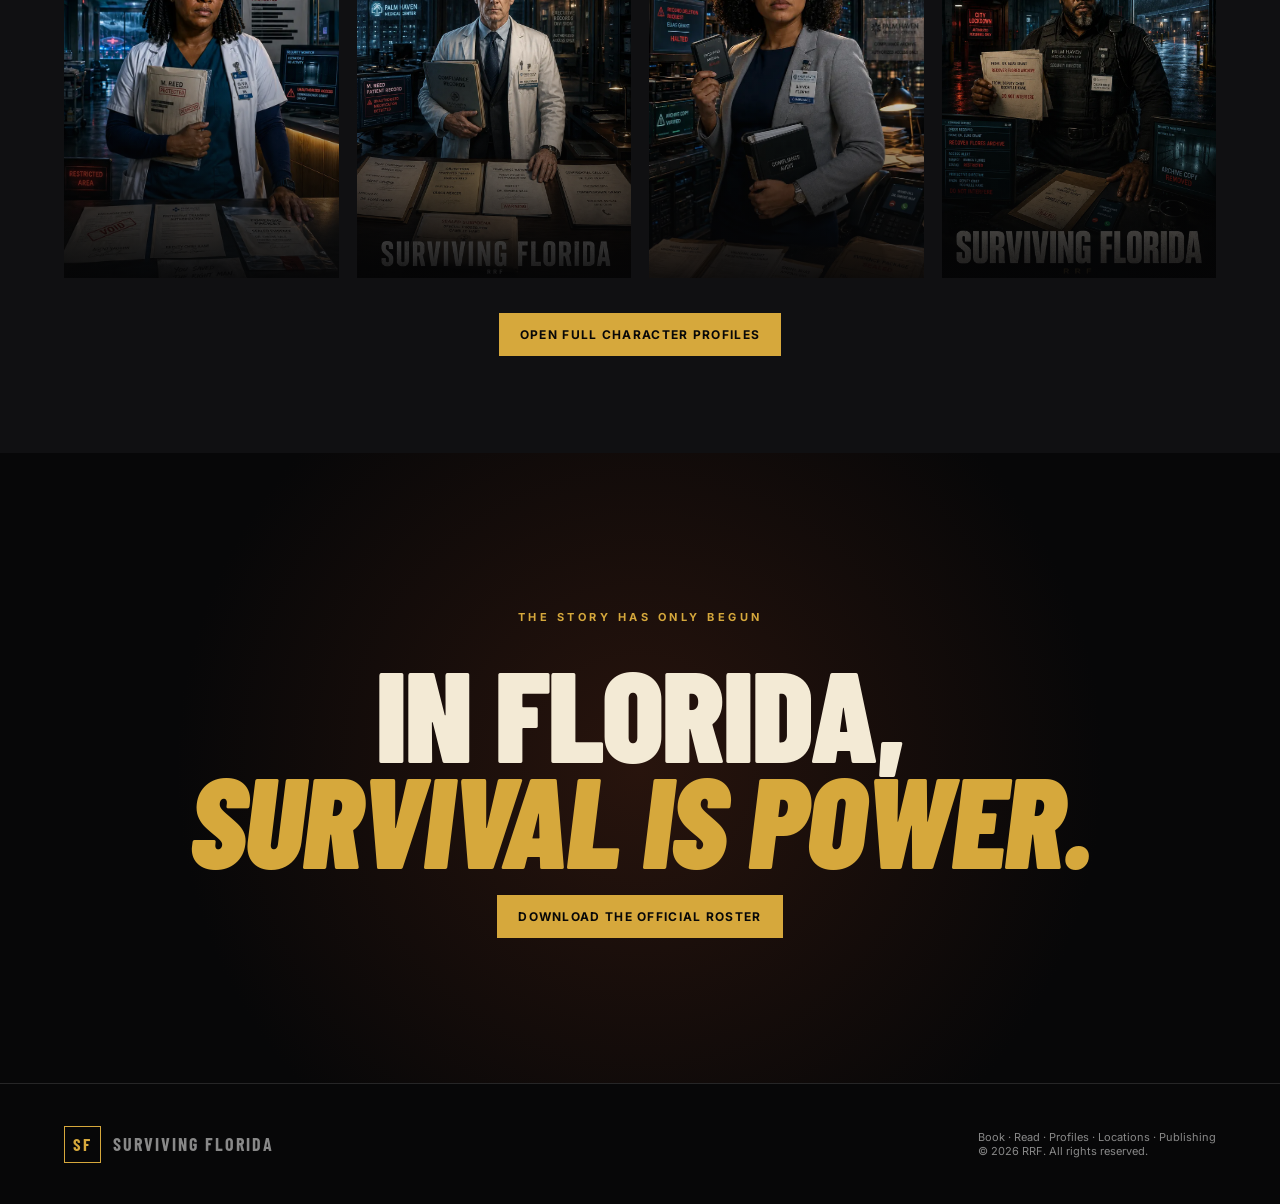
==== commit 204c0547: "Finish publishing suite and reader navigation" ====
--- a/index.html
+++ b/index.html
@@ -4,21 +4,21 @@
   <meta charset="utf-8"><meta name="viewport" content="width=device-width,initial-scale=1">
   <title>Surviving Florida — Official Character Universe</title>
   <meta name="description" content="The official Surviving Florida character universe — power, loyalty, corruption, and survival.">
-  <meta name="theme-color" content="#070708"><meta property="og:title" content="Surviving Florida — An RRF Original Universe"><meta property="og:description" content="Read the free preview and get the complete urban crime drama set in Palm Haven, Florida."><meta property="og:image" content="https://crowncity9.github.io/Surviving-Florida/assets/marketing/Surviving_Florida_Launch_Square.jpg"><meta property="og:url" content="https://crowncity9.github.io/Surviving-Florida/"><meta property="og:type" content="website"><meta name="twitter:card" content="summary_large_image"><link rel="canonical" href="https://crowncity9.github.io/Surviving-Florida/"><link rel="stylesheet" href="styles.css">
+  <meta name="theme-color" content="#070708"><meta property="og:title" content="Surviving Florida — Official Website"><meta property="og:description" content="Read all 21 chapters of the official Surviving Florida story by RRF."><meta property="og:type" content="website"><meta property="og:url" content="https://crowncity9.github.io/Surviving-Florida/"><meta property="og:image" content="https://crowncity9.github.io/Surviving-Florida/assets/marketing/Surviving_Florida_Launch_Square.jpg"><meta name="twitter:card" content="summary_large_image"><link rel="icon" href="assets/marketing/Surviving_Florida_QR.png"><link rel="stylesheet" href="styles.css">
 </head>
 <body>
-  <header class="nav"><a class="brand" href="#top"><span>SF</span> SURVIVING FLORIDA</a><nav><a href="book.html">Book</a><a href="read.html">Preview</a><a href="characters.html">Profiles</a><a href="locations.html">Locations</a><a href="publishing.html">Get the Book</a></nav><a class="nav-cta" href="publishing.html">Buy the book</a></header>
+  <header class="nav"><a class="brand" href="index.html"><span>SF</span> SURVIVING FLORIDA</a><nav><a href="book.html">Book</a><a href="read.html">Read</a><a href="characters.html">Profiles</a><a href="locations.html">Locations</a><a href="publishing.html">Publishing</a></nav><a class="nav-cta" href="read.html#chapter-1">Read chapters</a></header>
   <main id="top">
     <section class="hero">
       <img class="hero-art" src="assets/characters/crew-lineup.webp" alt="Surviving Florida crew lineup">
-      <div class="hero-shade"></div><div class="hero-copy"><p class="eyebrow">An RRF original universe</p><h1>SURVIVING<br><em>FLORIDA</em></h1><p class="lead">Everybody wants power. Nobody survives it clean.</p><div class="actions"><a class="primary" href="read.html">Read the free preview</a><a class="secondary" href="publishing.html">Get the complete book</a></div></div>
+      <div class="hero-shade"></div><div class="hero-copy"><p class="eyebrow">An RRF original universe</p><h1>SURVIVING<br><em>FLORIDA</em></h1><p class="lead">Everybody wants power. Nobody survives it clean.</p><div class="actions"><a class="primary" href="read.html">Read Chapters 1–21</a><a class="secondary" href="#characters">Meet the characters</a></div></div>
       <div class="scroll">Explore the universe <span>↓</span></div>
     </section>
-    <section class="statement" id="story"><p class="eyebrow">Palm Haven, Florida</p><h2>Money built the city.<br><span>Loyalty keeps it alive.</span></h2><p>Ridge Boys. Haven Boys. Cartels, politicians, investigators, and power brokers. Every alliance has a price—and every secret has somebody willing to kill for it.</p><div class="story-callout"><div><span>Official book</span><strong>Complete 21-chapter edition available</strong></div><a class="primary" href="publishing.html">Get the Book</a></div><div class="stats"><div><strong>21</strong><span>Chapters</span></div><div><strong>56</strong><span>Characters</span></div><div><strong>1</strong><span>Connected universe</span></div></div></section>
+    <section class="statement" id="story"><p class="eyebrow">Palm Haven, Florida</p><h2>Money built the city.<br><span>Loyalty keeps it alive.</span></h2><p>Ridge Boys. Haven Boys. Cartels, politicians, investigators, and power brokers. Every alliance has a price—and every secret has somebody willing to kill for it.</p><div class="story-callout"><div><span>Official story</span><strong>21 chapters available now</strong></div><a class="primary" href="read.html#chapter-1">Start Chapter One</a></div><div class="stats"><div><strong>21</strong><span>Chapters</span></div><div><strong>56</strong><span>Characters</span></div><div><strong>1</strong><span>Connected universe</span></div></div></section>
     <section class="gallery-section" id="characters"><div class="section-head"><div><p class="eyebrow">Official character archive</p><h2>KNOW EVERY <em>PLAYER</em></h2></div><p>Tap any portrait to see the full official poster.</p></div><div class="tools"><label><span class="sr-only">Search characters</span><input id="search" type="search" placeholder="Search the roster…" autocomplete="off"></label><div class="filters" role="group" aria-label="Filter characters"><button class="active" data-filter="all">All</button><button data-filter="streets">The Streets</button><button data-filter="power">Power & Law</button><button data-filter="network">The Network</button></div></div><div class="grid" id="grid"></div><p class="empty" id="empty" hidden>No character matches that search.</p><div class="archive-link"><a class="primary" href="characters.html">Open full character profiles</a></div></section>
     <section class="finale"><p class="eyebrow">The story has only begun</p><h2>IN FLORIDA,<br><em>SURVIVAL IS POWER.</em></h2><a class="primary" href="assets/downloads/Surviving_Florida_Official_Character_Roster.pdf" download>Download the official roster</a></section>
   </main>
-  <footer><a class="brand" href="#top"><span>SF</span> SURVIVING FLORIDA</a><p><a href="book.html">Book</a> · <a href="read.html">Preview</a> · <a href="publishing.html">Get the Book</a> · <a href="characters.html">Profiles</a> · <a href="locations.html">Locations</a><br>© <span id="year"></span> RRF. All rights reserved.</p></footer>
+  <footer><a class="brand" href="index.html"><span>SF</span> SURVIVING FLORIDA</a><p><a href="book.html">Book</a> · <a href="read.html">Read</a> · <a href="characters.html">Profiles</a> · <a href="locations.html">Locations</a> · <a href="publishing.html">Publishing</a><br>© <span id="year"></span> RRF. All rights reserved.</p></footer>
   <dialog id="viewer"><button class="close" aria-label="Close poster">×</button><button class="arrow prev" aria-label="Previous character">‹</button><figure><img id="full" alt=""><figcaption id="caption"></figcaption></figure><button class="arrow next" aria-label="Next character">›</button></dialog>
   <script src="script.js"></script>
 </body>
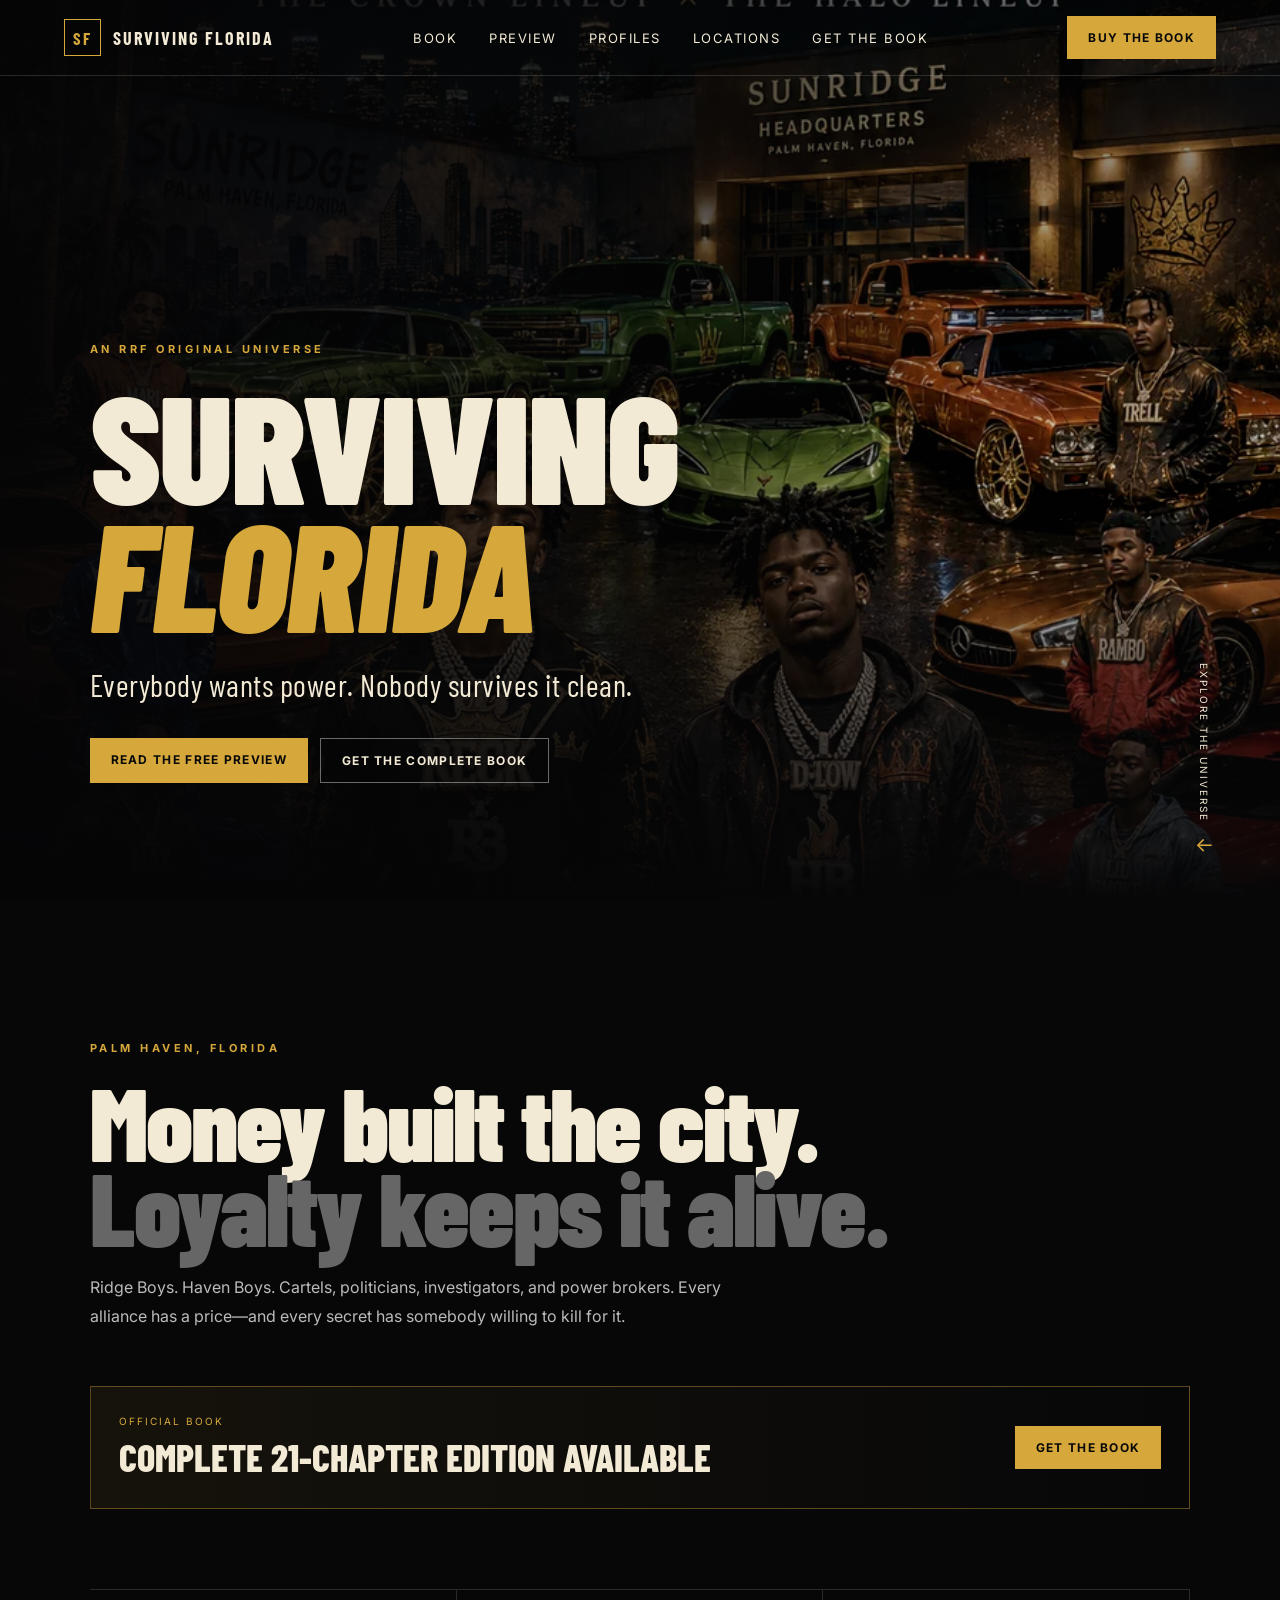
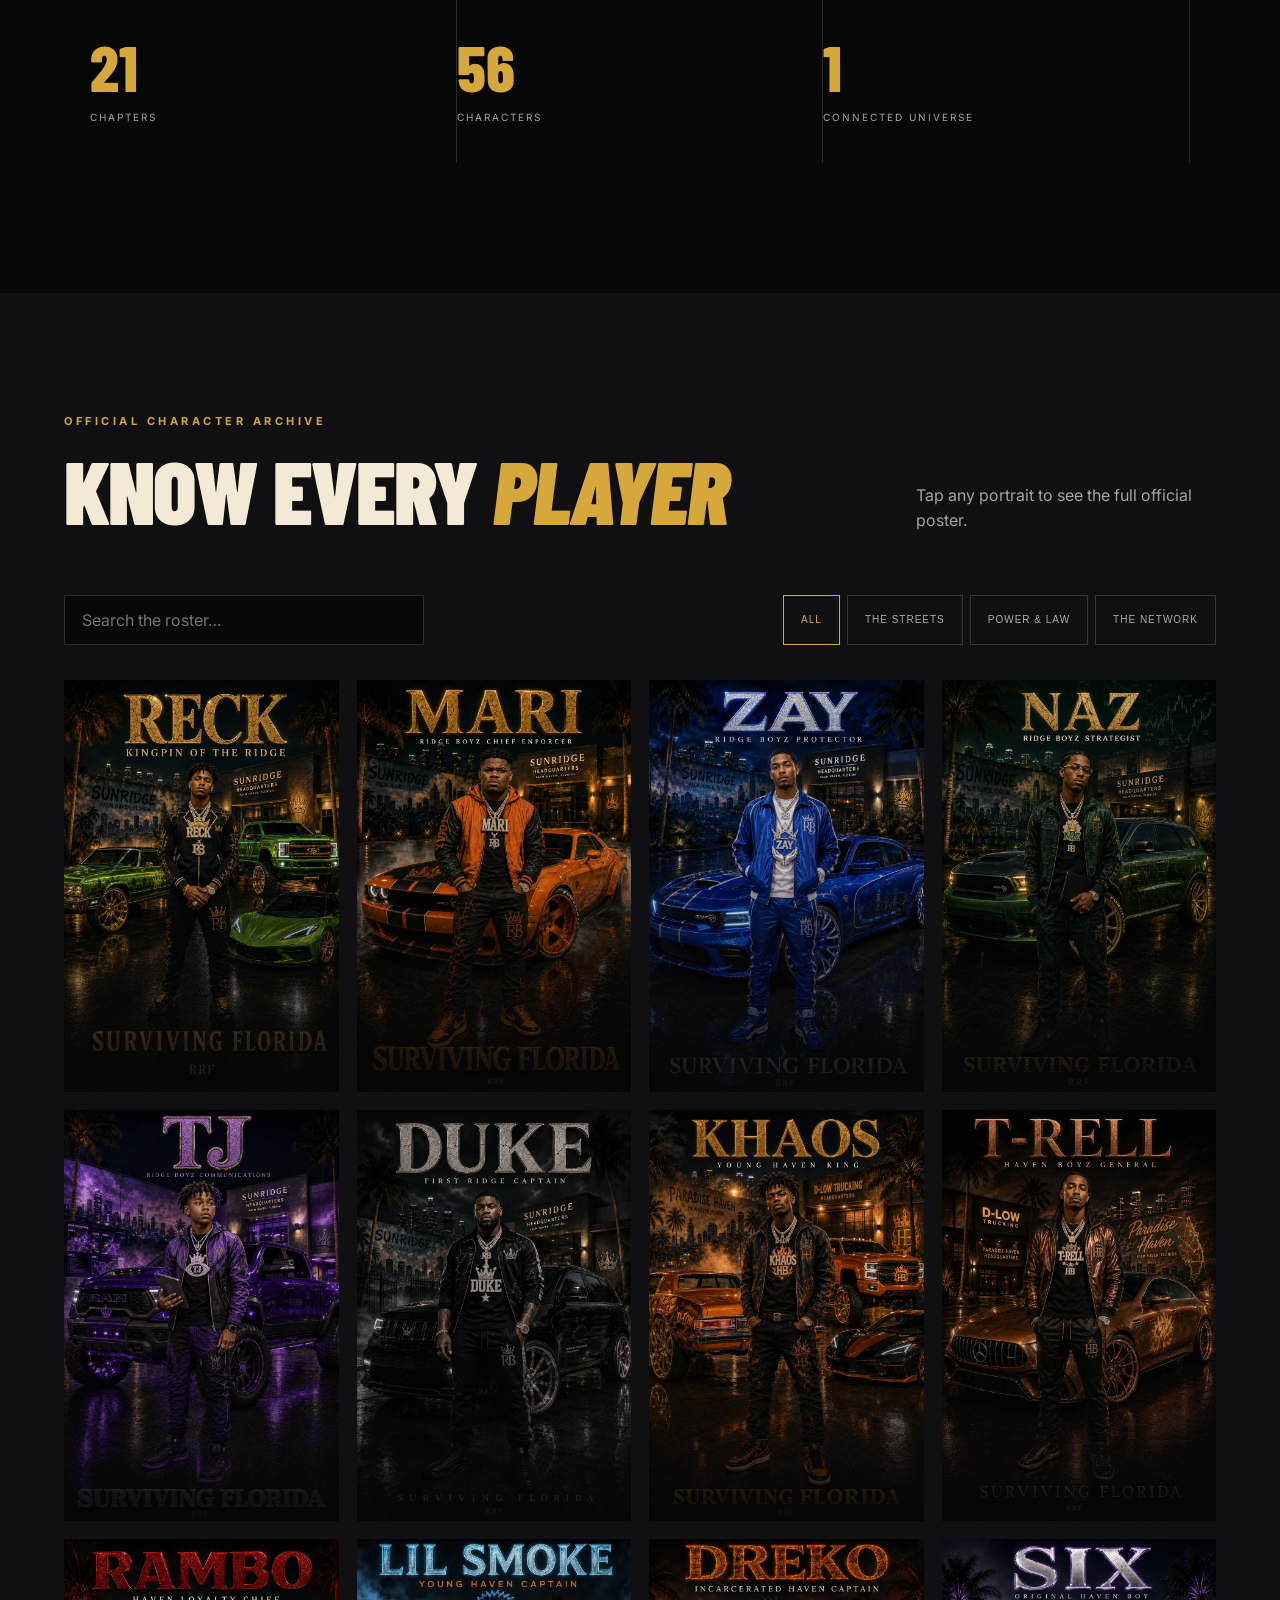
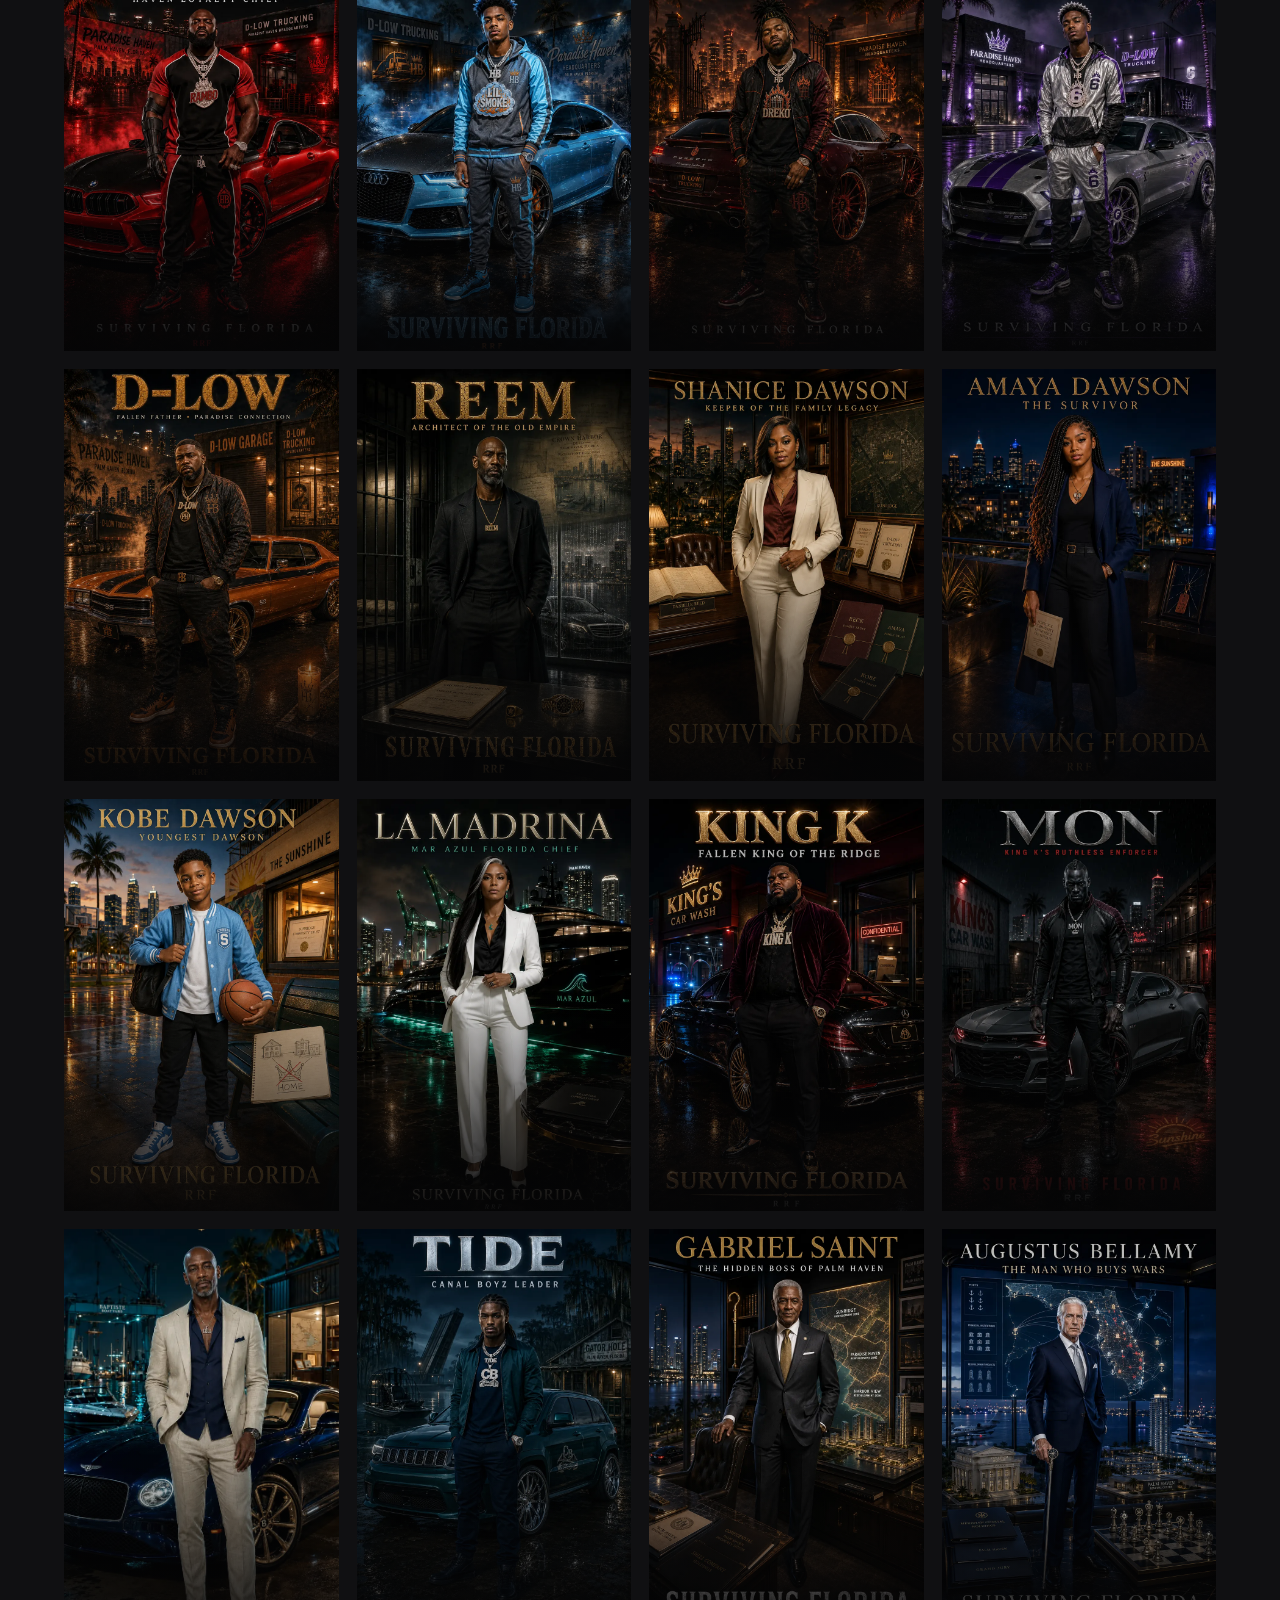
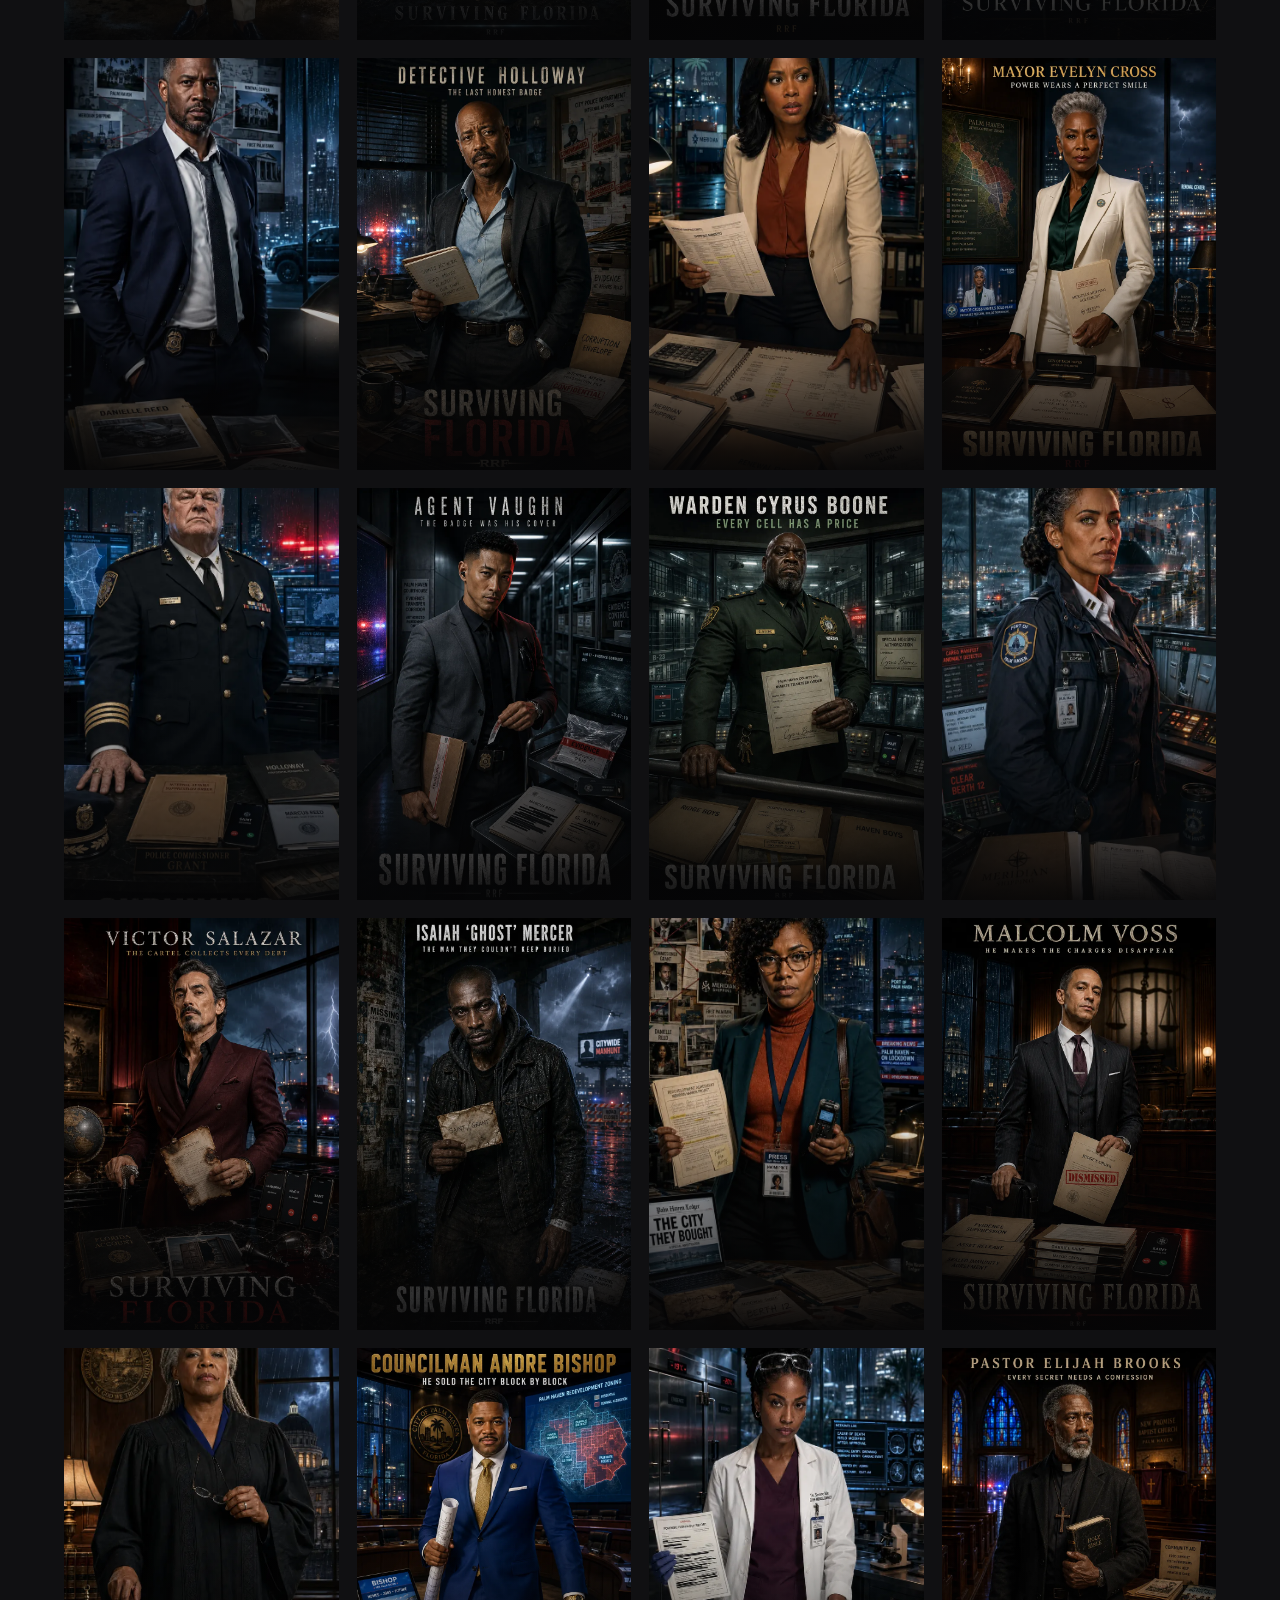
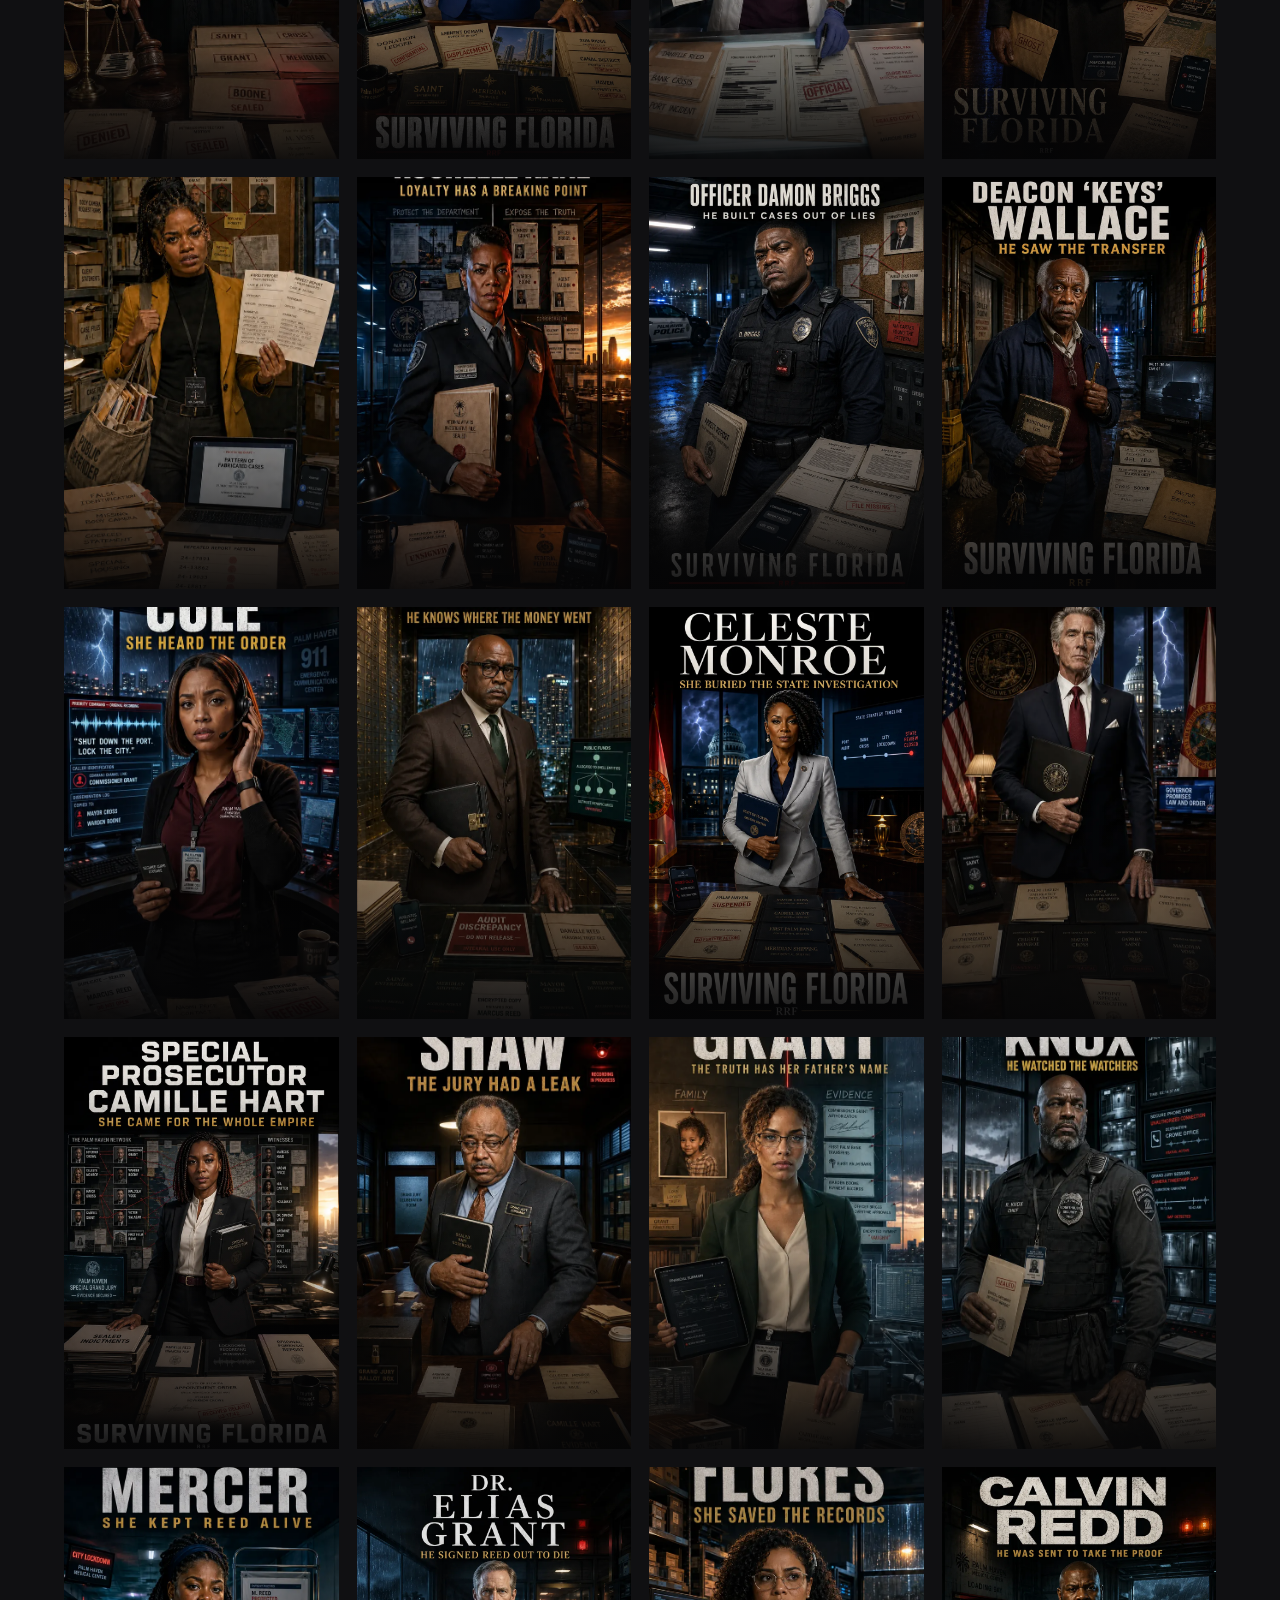
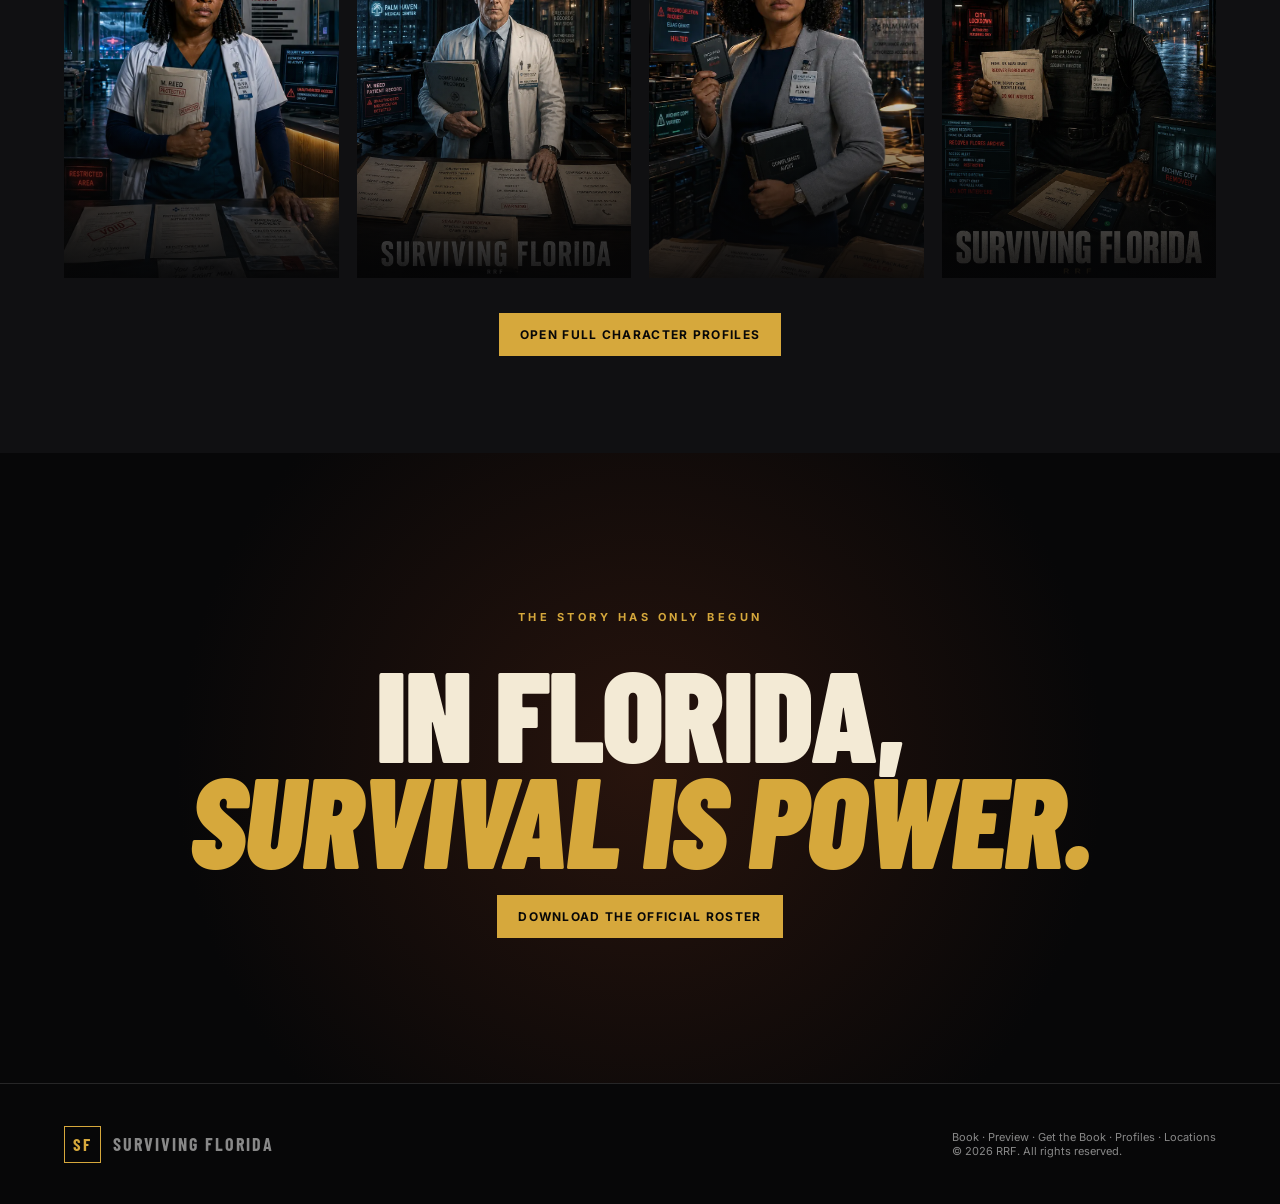
==== commit 0909ac02: "Merge 9289762d6119d5504ed5ab4be8947eb8b79ba751 into d489f34242083e534a2e4ff965a7220ce4af756e" ====
--- a/index.html
+++ b/index.html
@@ -4,21 +4,21 @@
   <meta charset="utf-8"><meta name="viewport" content="width=device-width,initial-scale=1">
   <title>Surviving Florida — Official Character Universe</title>
   <meta name="description" content="The official Surviving Florida character universe — power, loyalty, corruption, and survival.">
-  <meta name="theme-color" content="#070708"><meta property="og:title" content="Surviving Florida — Official Website"><meta property="og:description" content="Read all 21 chapters of the official Surviving Florida story by RRF."><meta property="og:type" content="website"><meta property="og:url" content="https://crowncity9.github.io/Surviving-Florida/"><meta property="og:image" content="https://crowncity9.github.io/Surviving-Florida/assets/marketing/Surviving_Florida_Launch_Square.jpg"><meta name="twitter:card" content="summary_large_image"><link rel="icon" href="assets/marketing/Surviving_Florida_QR.png"><link rel="stylesheet" href="styles.css">
+  <meta name="theme-color" content="#070708"><meta property="og:title" content="Surviving Florida — An RRF Original Universe"><meta property="og:description" content="Read the free preview and get the complete urban crime drama set in Palm Haven, Florida."><meta property="og:image" content="https://crowncity9.github.io/Surviving-Florida/assets/marketing/Surviving_Florida_Launch_Square.jpg"><meta property="og:url" content="https://crowncity9.github.io/Surviving-Florida/"><meta property="og:type" content="website"><meta name="twitter:card" content="summary_large_image"><link rel="canonical" href="https://crowncity9.github.io/Surviving-Florida/"><link rel="stylesheet" href="styles.css">
 </head>
 <body>
-  <header class="nav"><a class="brand" href="index.html"><span>SF</span> SURVIVING FLORIDA</a><nav><a href="book.html">Book</a><a href="read.html">Read</a><a href="characters.html">Profiles</a><a href="locations.html">Locations</a><a href="publishing.html">Publishing</a></nav><a class="nav-cta" href="read.html#chapter-1">Read chapters</a></header>
+  <header class="nav"><a class="brand" href="#top"><span>SF</span> SURVIVING FLORIDA</a><nav><a href="book.html">Book</a><a href="read.html">Preview</a><a href="characters.html">Profiles</a><a href="locations.html">Locations</a><a href="publishing.html">Get the Book</a></nav><a class="nav-cta" href="publishing.html">Buy the book</a></header>
   <main id="top">
     <section class="hero">
       <img class="hero-art" src="assets/characters/crew-lineup.webp" alt="Surviving Florida crew lineup">
-      <div class="hero-shade"></div><div class="hero-copy"><p class="eyebrow">An RRF original universe</p><h1>SURVIVING<br><em>FLORIDA</em></h1><p class="lead">Everybody wants power. Nobody survives it clean.</p><div class="actions"><a class="primary" href="read.html">Read Chapters 1–21</a><a class="secondary" href="#characters">Meet the characters</a></div></div>
+      <div class="hero-shade"></div><div class="hero-copy"><p class="eyebrow">An RRF original universe</p><h1>SURVIVING<br><em>FLORIDA</em></h1><p class="lead">Everybody wants power. Nobody survives it clean.</p><div class="actions"><a class="primary" href="read.html">Read the free preview</a><a class="secondary" href="publishing.html">Get the complete book</a></div></div>
       <div class="scroll">Explore the universe <span>↓</span></div>
     </section>
-    <section class="statement" id="story"><p class="eyebrow">Palm Haven, Florida</p><h2>Money built the city.<br><span>Loyalty keeps it alive.</span></h2><p>Ridge Boys. Haven Boys. Cartels, politicians, investigators, and power brokers. Every alliance has a price—and every secret has somebody willing to kill for it.</p><div class="story-callout"><div><span>Official story</span><strong>21 chapters available now</strong></div><a class="primary" href="read.html#chapter-1">Start Chapter One</a></div><div class="stats"><div><strong>21</strong><span>Chapters</span></div><div><strong>56</strong><span>Characters</span></div><div><strong>1</strong><span>Connected universe</span></div></div></section>
+    <section class="statement" id="story"><p class="eyebrow">Palm Haven, Florida</p><h2>Money built the city.<br><span>Loyalty keeps it alive.</span></h2><p>Ridge Boys. Haven Boys. Cartels, politicians, investigators, and power brokers. Every alliance has a price—and every secret has somebody willing to kill for it.</p><div class="story-callout"><div><span>Official book</span><strong>Complete 21-chapter edition available</strong></div><a class="primary" href="publishing.html">Get the Book</a></div><div class="stats"><div><strong>21</strong><span>Chapters</span></div><div><strong>56</strong><span>Characters</span></div><div><strong>1</strong><span>Connected universe</span></div></div></section>
     <section class="gallery-section" id="characters"><div class="section-head"><div><p class="eyebrow">Official character archive</p><h2>KNOW EVERY <em>PLAYER</em></h2></div><p>Tap any portrait to see the full official poster.</p></div><div class="tools"><label><span class="sr-only">Search characters</span><input id="search" type="search" placeholder="Search the roster…" autocomplete="off"></label><div class="filters" role="group" aria-label="Filter characters"><button class="active" data-filter="all">All</button><button data-filter="streets">The Streets</button><button data-filter="power">Power & Law</button><button data-filter="network">The Network</button></div></div><div class="grid" id="grid"></div><p class="empty" id="empty" hidden>No character matches that search.</p><div class="archive-link"><a class="primary" href="characters.html">Open full character profiles</a></div></section>
     <section class="finale"><p class="eyebrow">The story has only begun</p><h2>IN FLORIDA,<br><em>SURVIVAL IS POWER.</em></h2><a class="primary" href="assets/downloads/Surviving_Florida_Official_Character_Roster.pdf" download>Download the official roster</a></section>
   </main>
-  <footer><a class="brand" href="index.html"><span>SF</span> SURVIVING FLORIDA</a><p><a href="book.html">Book</a> · <a href="read.html">Read</a> · <a href="characters.html">Profiles</a> · <a href="locations.html">Locations</a> · <a href="publishing.html">Publishing</a><br>© <span id="year"></span> RRF. All rights reserved.</p></footer>
+  <footer><a class="brand" href="#top"><span>SF</span> SURVIVING FLORIDA</a><p><a href="book.html">Book</a> · <a href="read.html">Preview</a> · <a href="publishing.html">Get the Book</a> · <a href="characters.html">Profiles</a> · <a href="locations.html">Locations</a><br>© <span id="year"></span> RRF. All rights reserved.</p></footer>
   <dialog id="viewer"><button class="close" aria-label="Close poster">×</button><button class="arrow prev" aria-label="Previous character">‹</button><figure><img id="full" alt=""><figcaption id="caption"></figcaption></figure><button class="arrow next" aria-label="Next character">›</button></dialog>
   <script src="script.js"></script>
 </body>
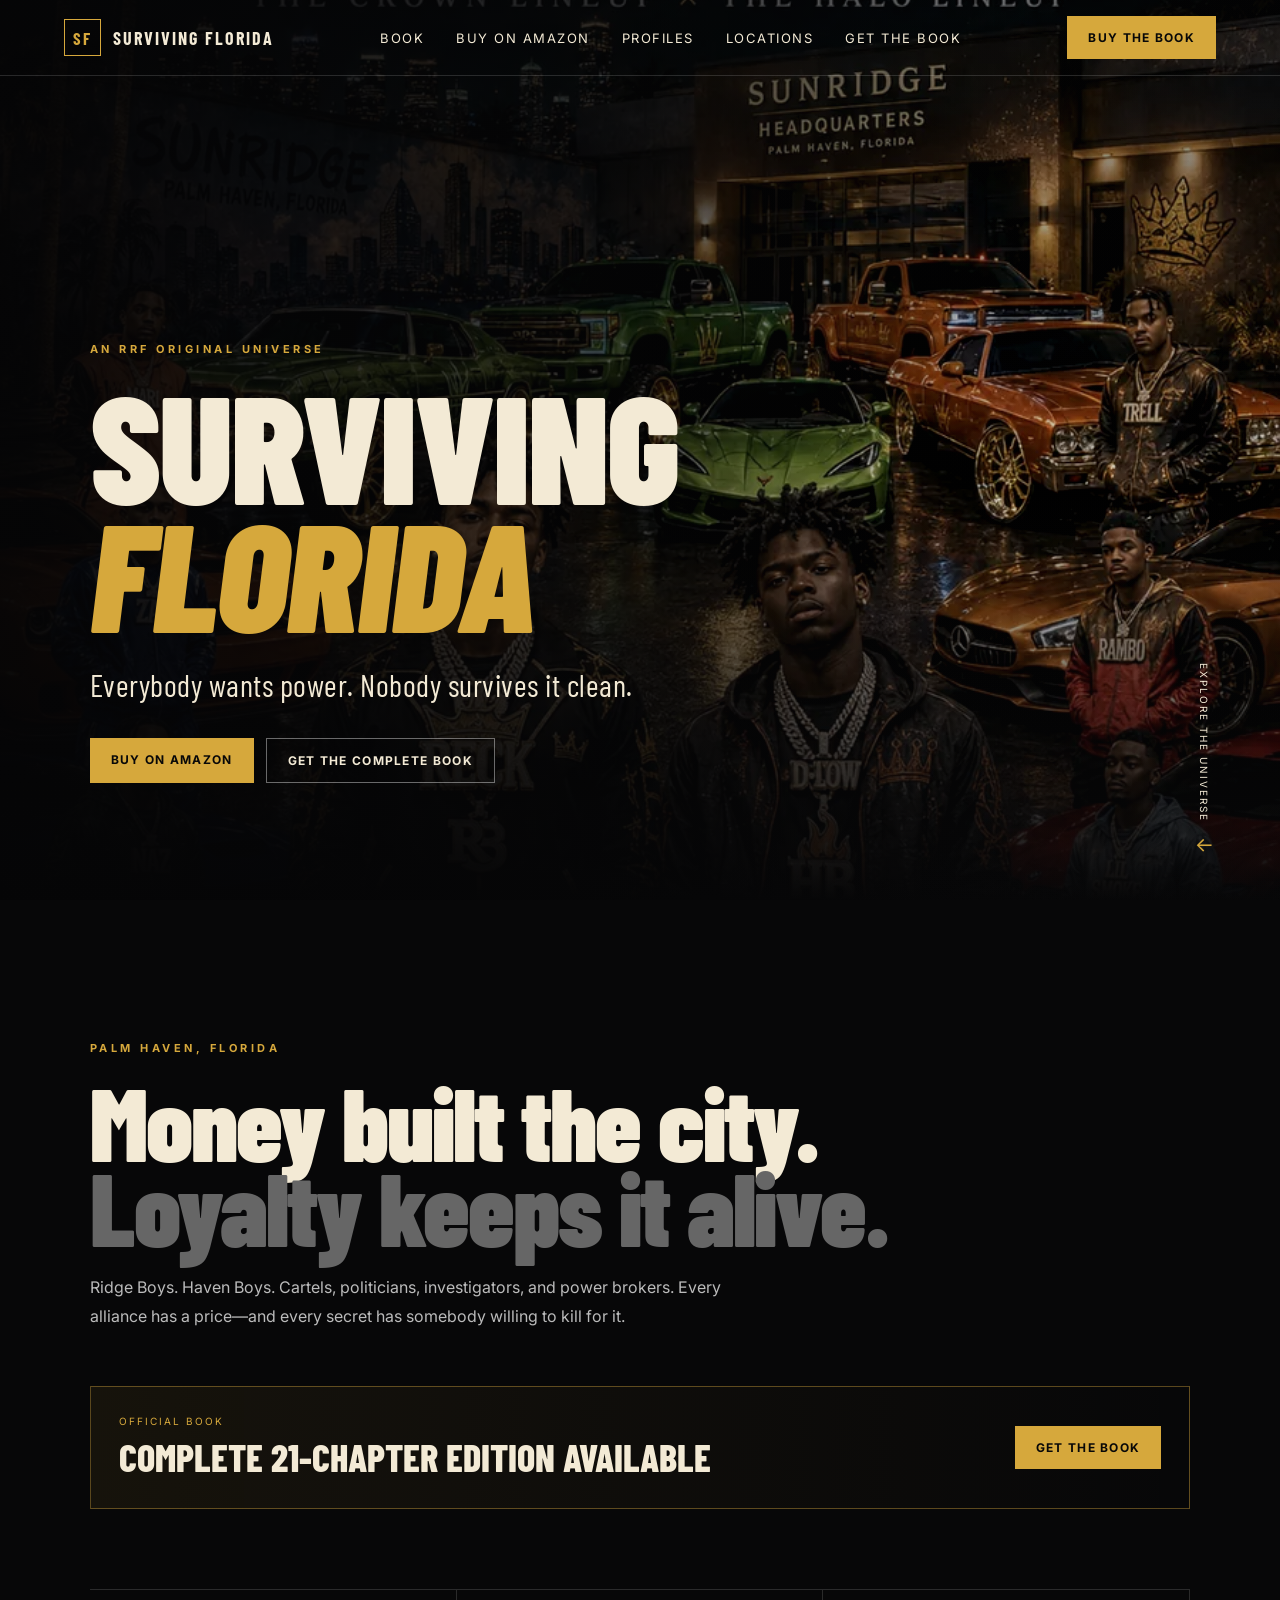
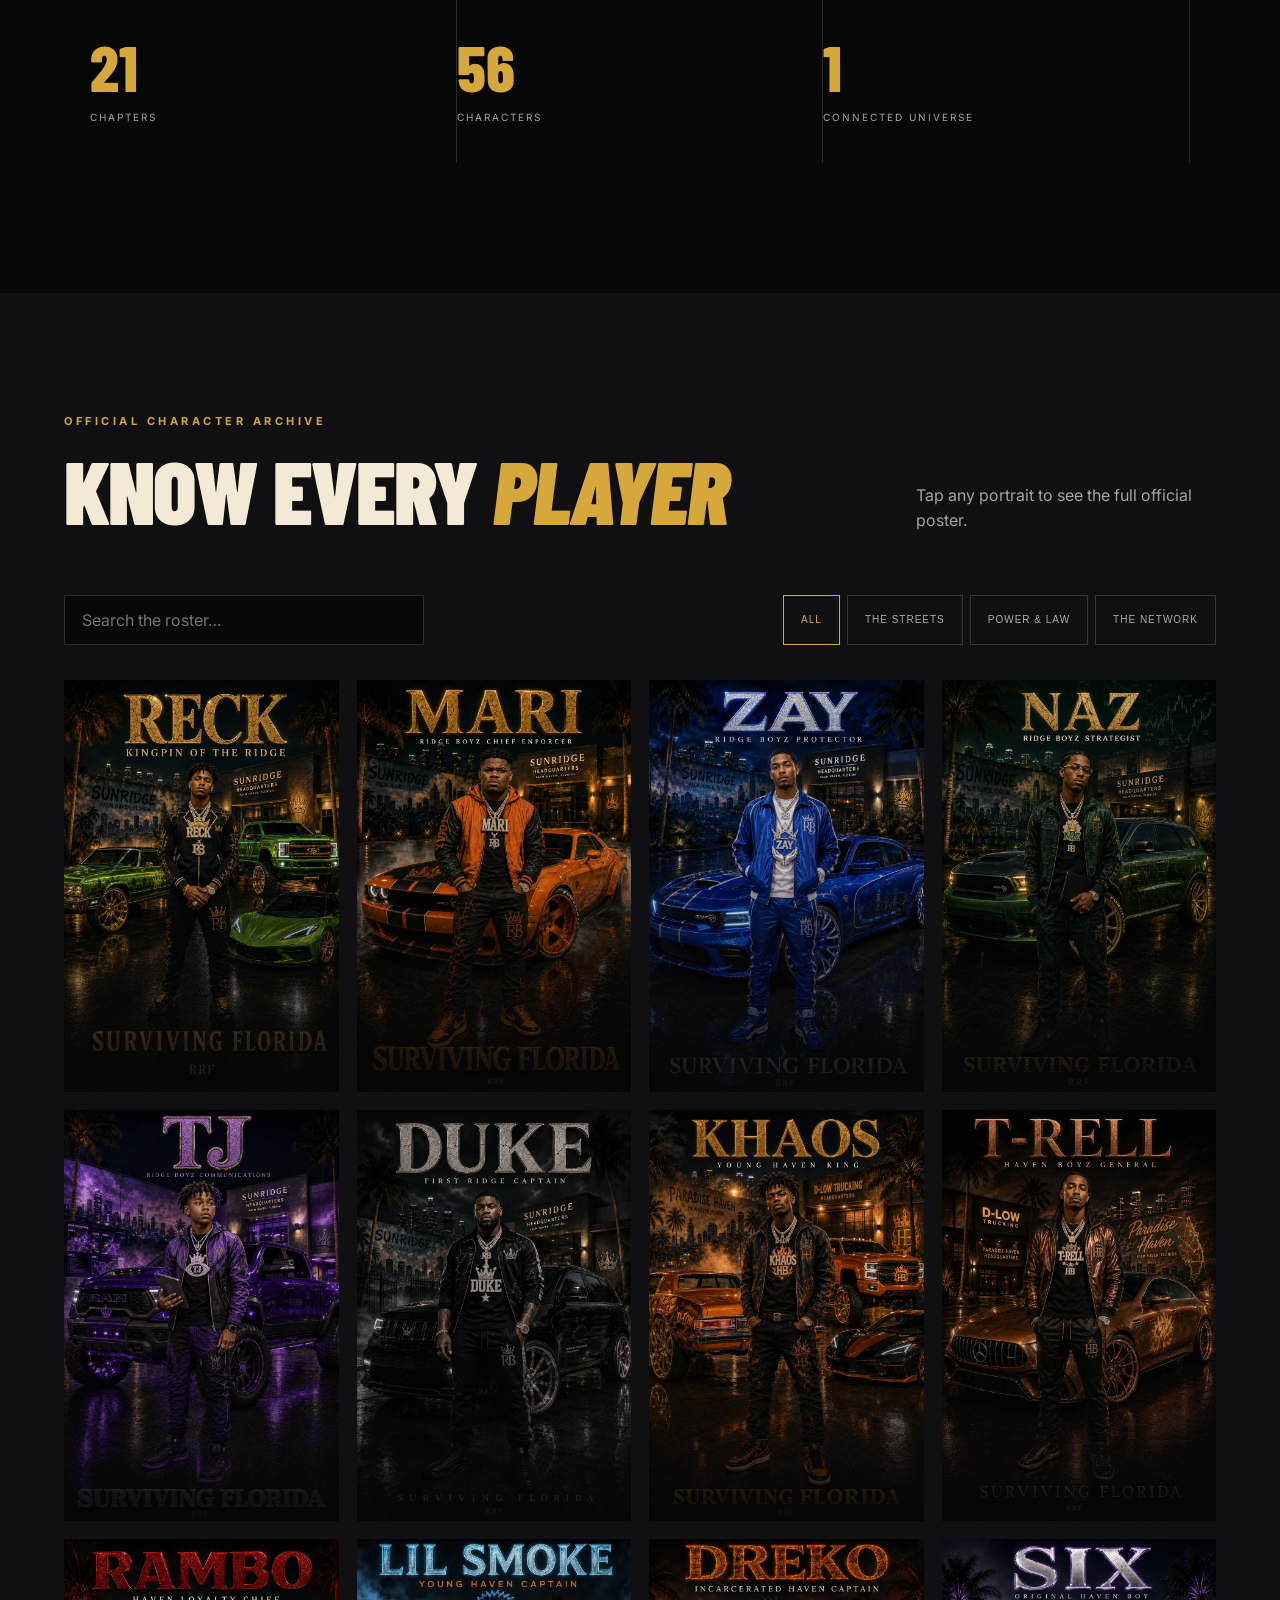
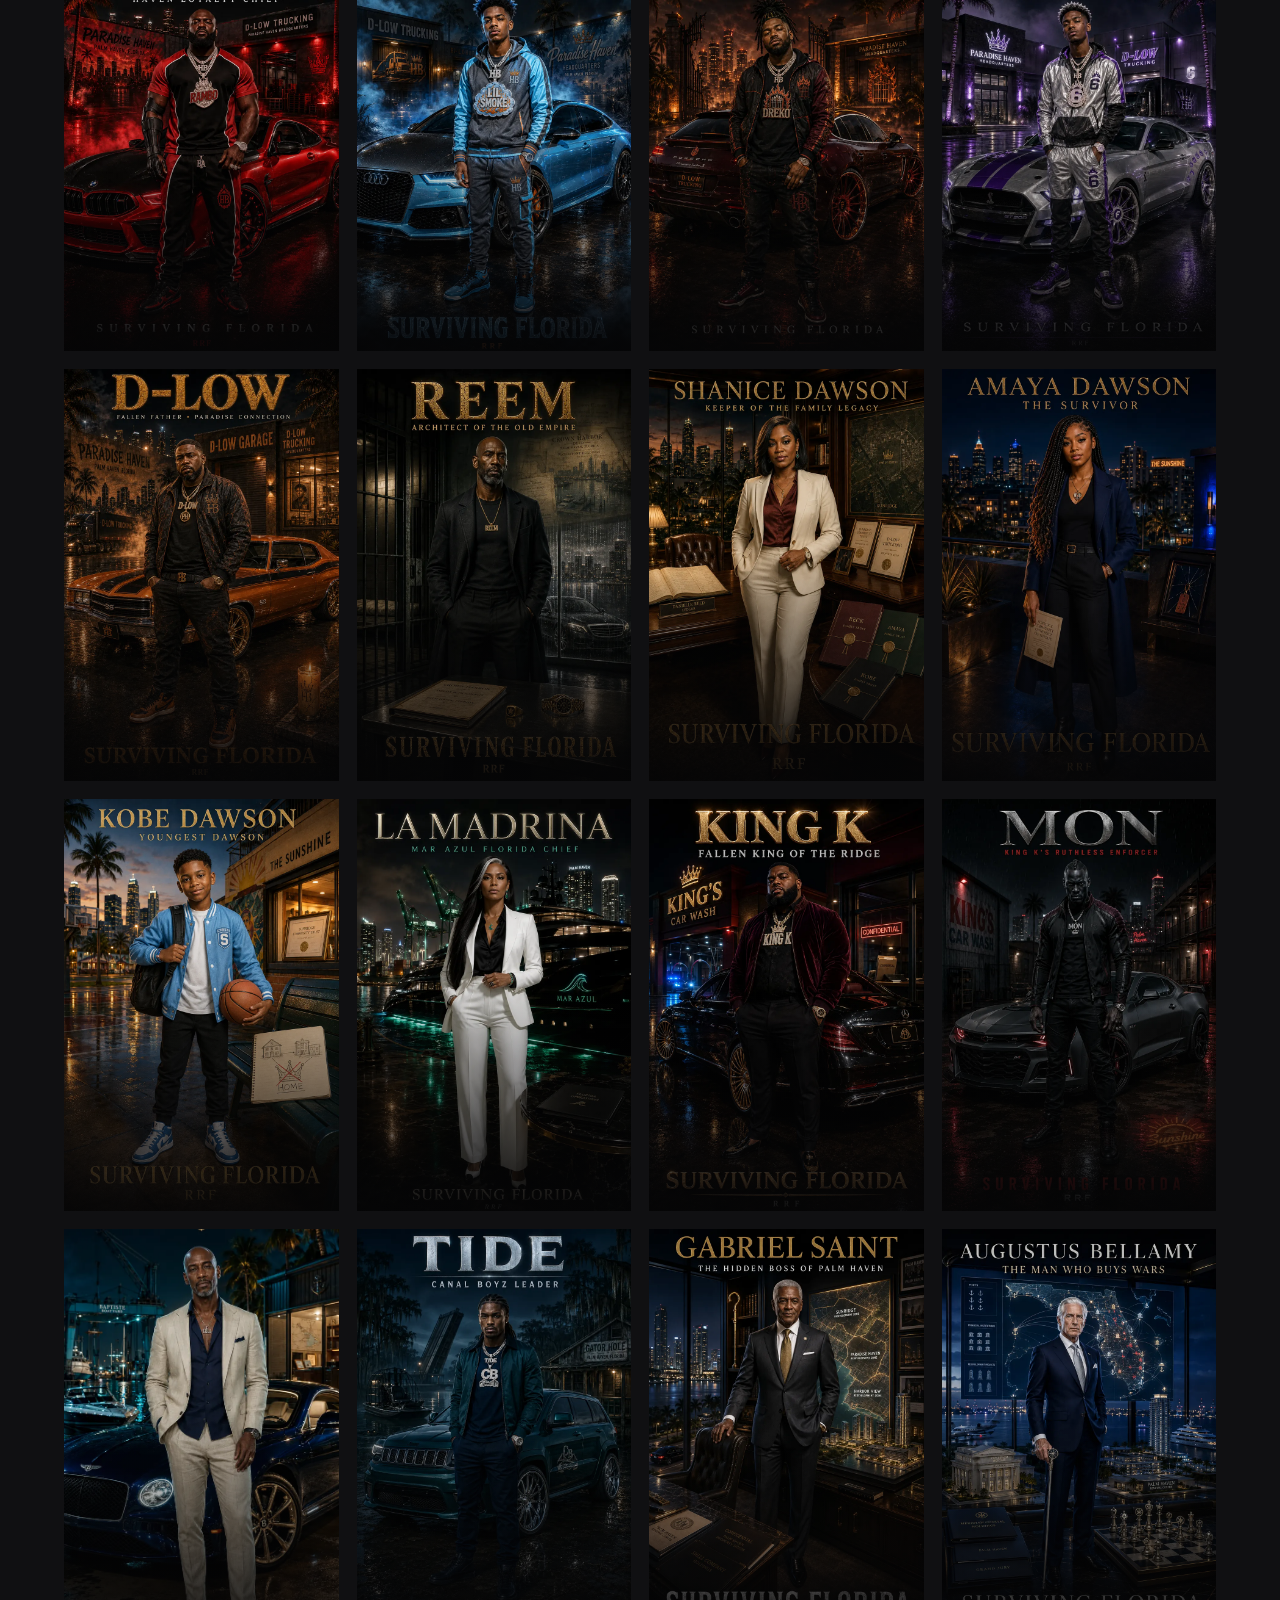
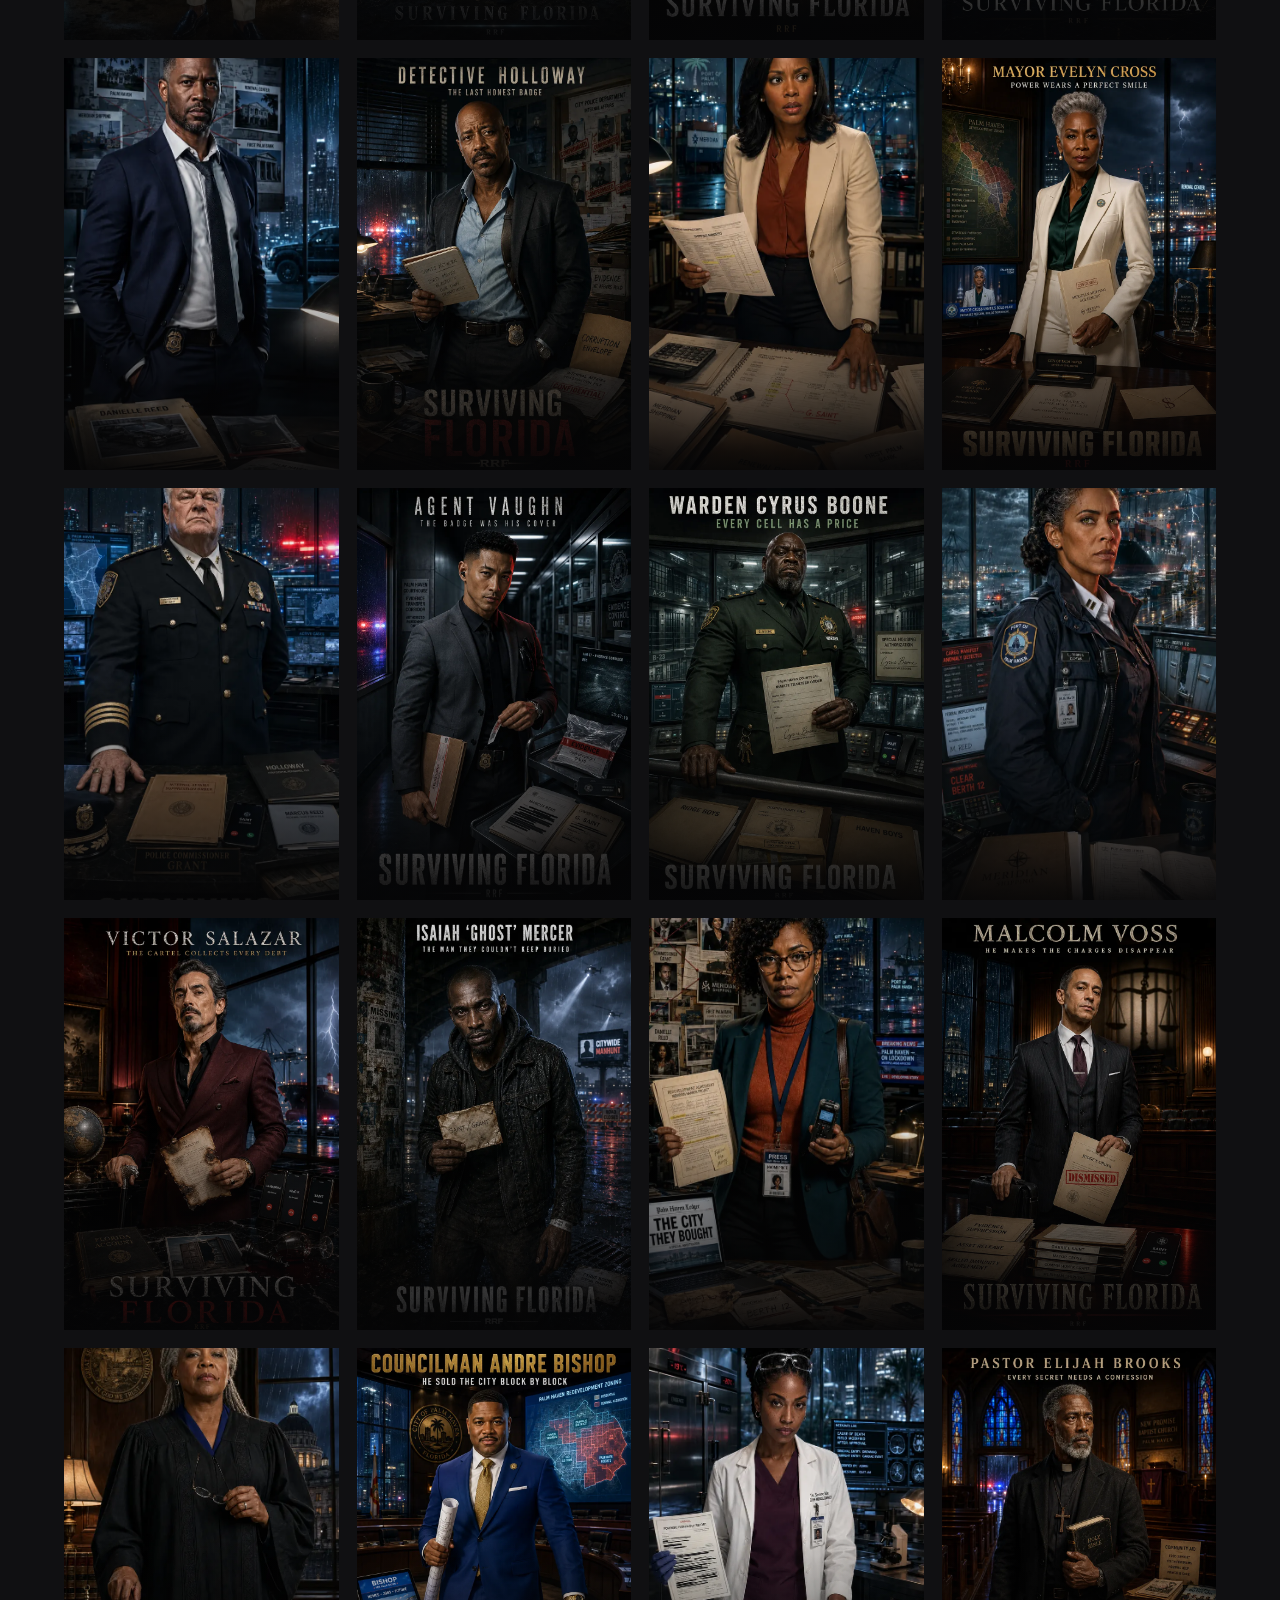
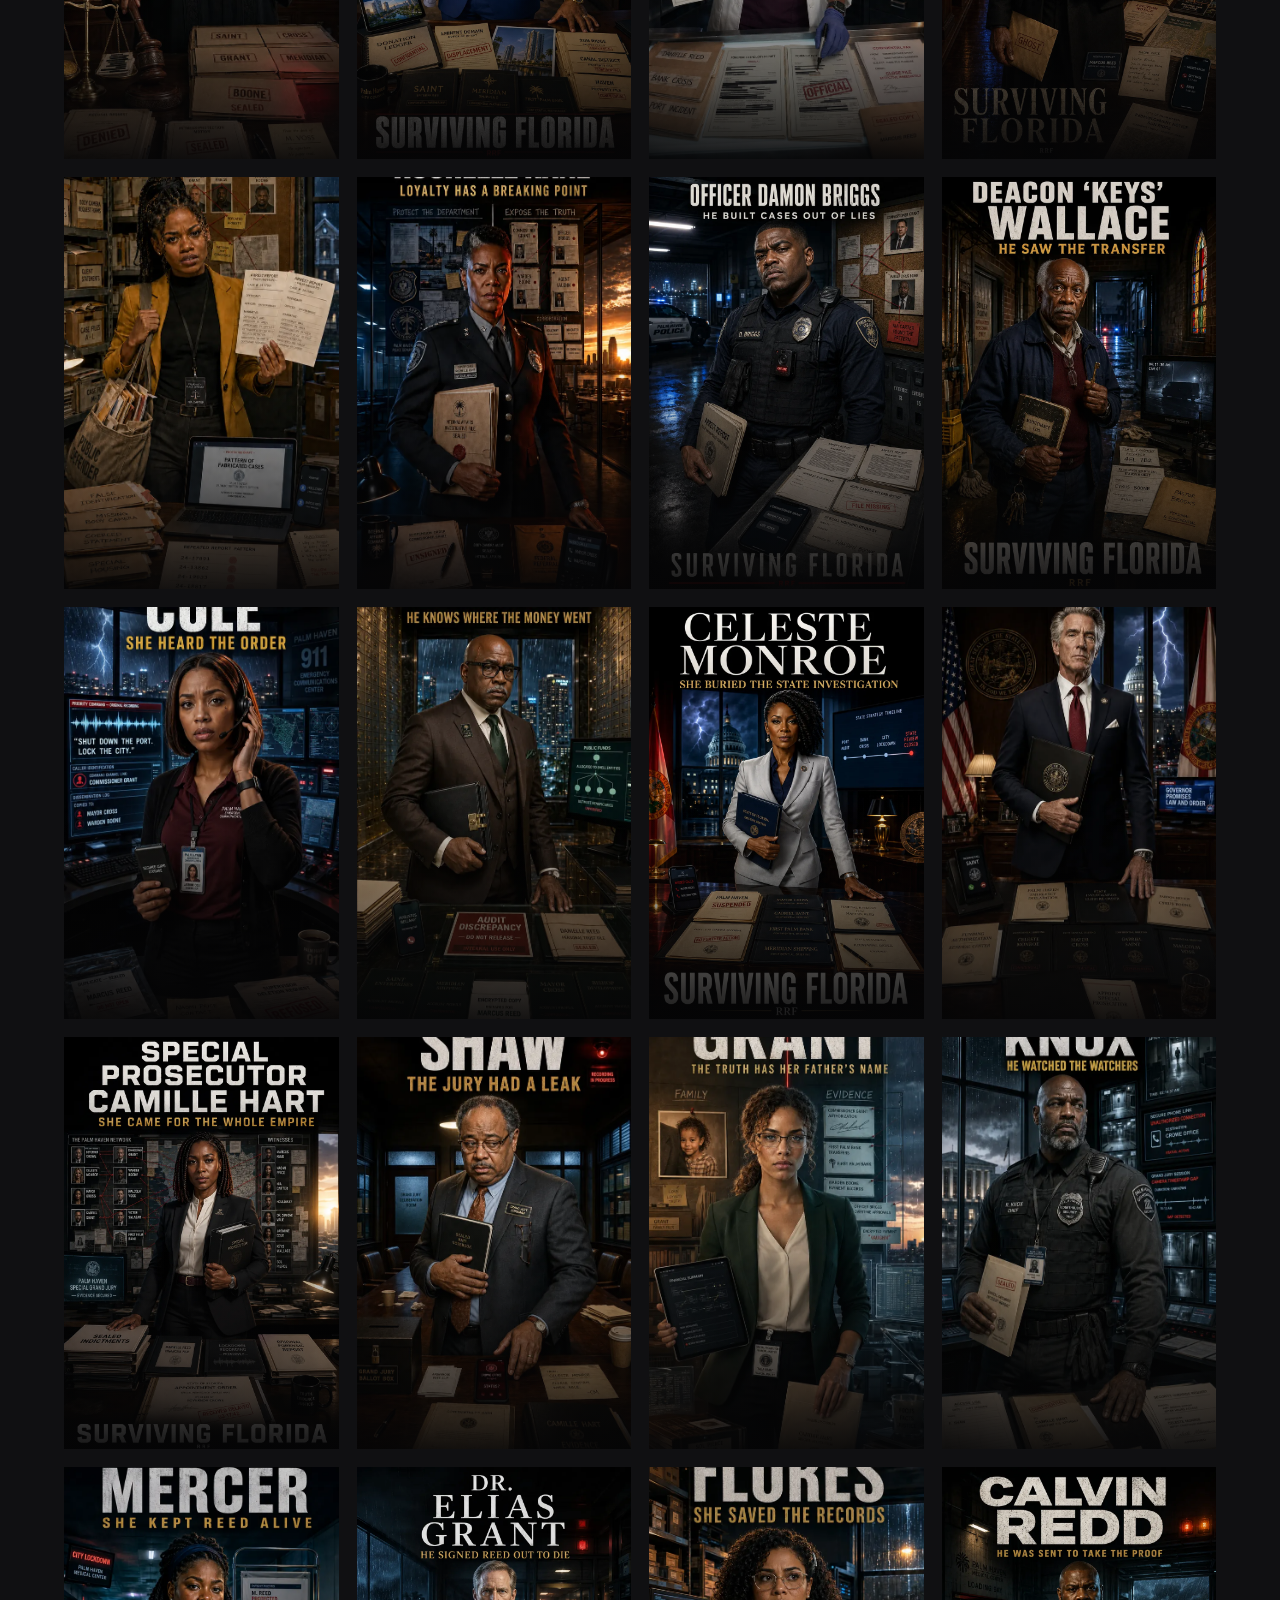
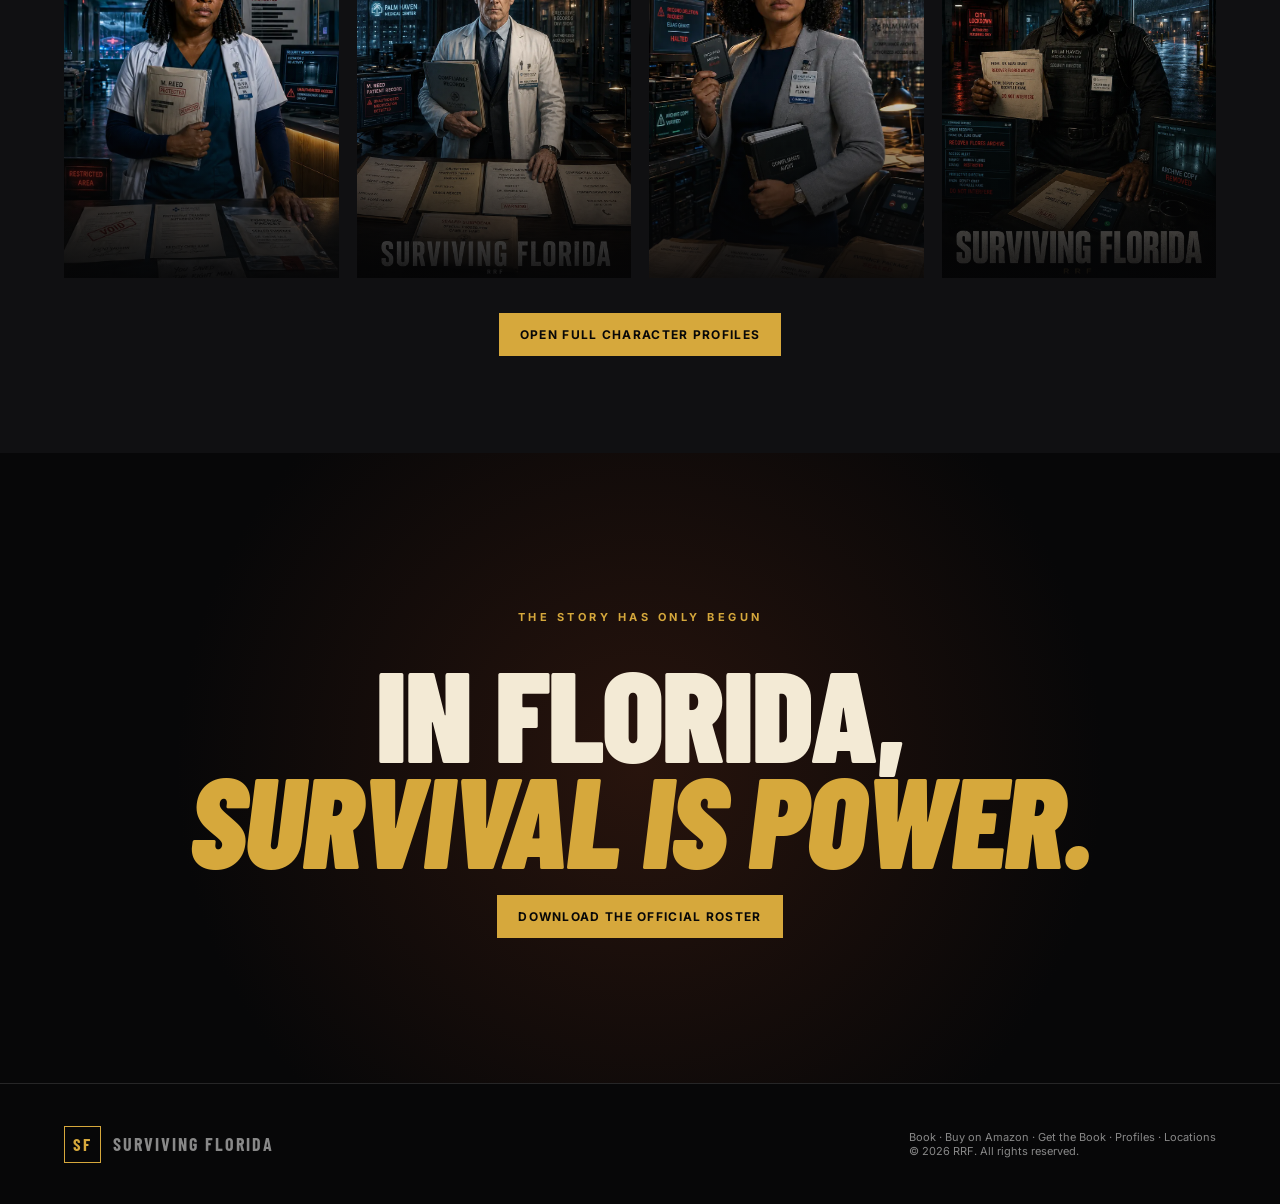
==== commit 624e7cb3: "Remove free chapters and manuscript downloads; route readers to Amazon" ====
--- a/index.html
+++ b/index.html
@@ -4,21 +4,21 @@
   <meta charset="utf-8"><meta name="viewport" content="width=device-width,initial-scale=1">
   <title>Surviving Florida — Official Character Universe</title>
   <meta name="description" content="The official Surviving Florida character universe — power, loyalty, corruption, and survival.">
-  <meta name="theme-color" content="#070708"><meta property="og:title" content="Surviving Florida — An RRF Original Universe"><meta property="og:description" content="Read the free preview and get the complete urban crime drama set in Palm Haven, Florida."><meta property="og:image" content="https://crowncity9.github.io/Surviving-Florida/assets/marketing/Surviving_Florida_Launch_Square.jpg"><meta property="og:url" content="https://crowncity9.github.io/Surviving-Florida/"><meta property="og:type" content="website"><meta name="twitter:card" content="summary_large_image"><link rel="canonical" href="https://crowncity9.github.io/Surviving-Florida/"><link rel="stylesheet" href="styles.css">
+  <meta name="theme-color" content="#070708"><meta property="og:title" content="Surviving Florida — An RRF Original Universe"><meta property="og:description" content="Buy the complete urban crime drama by RRF, set in Palm Haven, Florida, on Amazon."><meta property="og:image" content="https://crowncity9.github.io/Surviving-Florida/assets/marketing/Surviving_Florida_Launch_Square.jpg"><meta property="og:url" content="https://crowncity9.github.io/Surviving-Florida/"><meta property="og:type" content="website"><meta name="twitter:card" content="summary_large_image"><link rel="canonical" href="https://crowncity9.github.io/Surviving-Florida/"><link rel="stylesheet" href="styles.css">
 </head>
 <body>
-  <header class="nav"><a class="brand" href="#top"><span>SF</span> SURVIVING FLORIDA</a><nav><a href="book.html">Book</a><a href="read.html">Preview</a><a href="characters.html">Profiles</a><a href="locations.html">Locations</a><a href="publishing.html">Get the Book</a></nav><a class="nav-cta" href="publishing.html">Buy the book</a></header>
+  <header class="nav"><a class="brand" href="#top"><span>SF</span> SURVIVING FLORIDA</a><nav><a href="book.html">Book</a><a href="https://www.amazon.com/dp/B0HGKL1WRP">Buy on Amazon</a><a href="characters.html">Profiles</a><a href="locations.html">Locations</a><a href="publishing.html">Get the Book</a></nav><a class="nav-cta" href="publishing.html">Buy the book</a></header>
   <main id="top">
     <section class="hero">
       <img class="hero-art" src="assets/characters/crew-lineup.webp" alt="Surviving Florida crew lineup">
-      <div class="hero-shade"></div><div class="hero-copy"><p class="eyebrow">An RRF original universe</p><h1>SURVIVING<br><em>FLORIDA</em></h1><p class="lead">Everybody wants power. Nobody survives it clean.</p><div class="actions"><a class="primary" href="read.html">Read the free preview</a><a class="secondary" href="publishing.html">Get the complete book</a></div></div>
+      <div class="hero-shade"></div><div class="hero-copy"><p class="eyebrow">An RRF original universe</p><h1>SURVIVING<br><em>FLORIDA</em></h1><p class="lead">Everybody wants power. Nobody survives it clean.</p><div class="actions"><a class="primary" href="https://www.amazon.com/dp/B0HGKL1WRP">Buy on Amazon</a><a class="secondary" href="publishing.html">Get the complete book</a></div></div>
       <div class="scroll">Explore the universe <span>↓</span></div>
     </section>
     <section class="statement" id="story"><p class="eyebrow">Palm Haven, Florida</p><h2>Money built the city.<br><span>Loyalty keeps it alive.</span></h2><p>Ridge Boys. Haven Boys. Cartels, politicians, investigators, and power brokers. Every alliance has a price—and every secret has somebody willing to kill for it.</p><div class="story-callout"><div><span>Official book</span><strong>Complete 21-chapter edition available</strong></div><a class="primary" href="publishing.html">Get the Book</a></div><div class="stats"><div><strong>21</strong><span>Chapters</span></div><div><strong>56</strong><span>Characters</span></div><div><strong>1</strong><span>Connected universe</span></div></div></section>
     <section class="gallery-section" id="characters"><div class="section-head"><div><p class="eyebrow">Official character archive</p><h2>KNOW EVERY <em>PLAYER</em></h2></div><p>Tap any portrait to see the full official poster.</p></div><div class="tools"><label><span class="sr-only">Search characters</span><input id="search" type="search" placeholder="Search the roster…" autocomplete="off"></label><div class="filters" role="group" aria-label="Filter characters"><button class="active" data-filter="all">All</button><button data-filter="streets">The Streets</button><button data-filter="power">Power & Law</button><button data-filter="network">The Network</button></div></div><div class="grid" id="grid"></div><p class="empty" id="empty" hidden>No character matches that search.</p><div class="archive-link"><a class="primary" href="characters.html">Open full character profiles</a></div></section>
     <section class="finale"><p class="eyebrow">The story has only begun</p><h2>IN FLORIDA,<br><em>SURVIVAL IS POWER.</em></h2><a class="primary" href="assets/downloads/Surviving_Florida_Official_Character_Roster.pdf" download>Download the official roster</a></section>
   </main>
-  <footer><a class="brand" href="#top"><span>SF</span> SURVIVING FLORIDA</a><p><a href="book.html">Book</a> · <a href="read.html">Preview</a> · <a href="publishing.html">Get the Book</a> · <a href="characters.html">Profiles</a> · <a href="locations.html">Locations</a><br>© <span id="year"></span> RRF. All rights reserved.</p></footer>
+  <footer><a class="brand" href="#top"><span>SF</span> SURVIVING FLORIDA</a><p><a href="book.html">Book</a> · <a href="https://www.amazon.com/dp/B0HGKL1WRP">Buy on Amazon</a> · <a href="publishing.html">Get the Book</a> · <a href="characters.html">Profiles</a> · <a href="locations.html">Locations</a><br>© <span id="year"></span> RRF. All rights reserved.</p></footer>
   <dialog id="viewer"><button class="close" aria-label="Close poster">×</button><button class="arrow prev" aria-label="Previous character">‹</button><figure><img id="full" alt=""><figcaption id="caption"></figcaption></figure><button class="arrow next" aria-label="Next character">›</button></dialog>
   <script src="script.js"></script>
 </body>
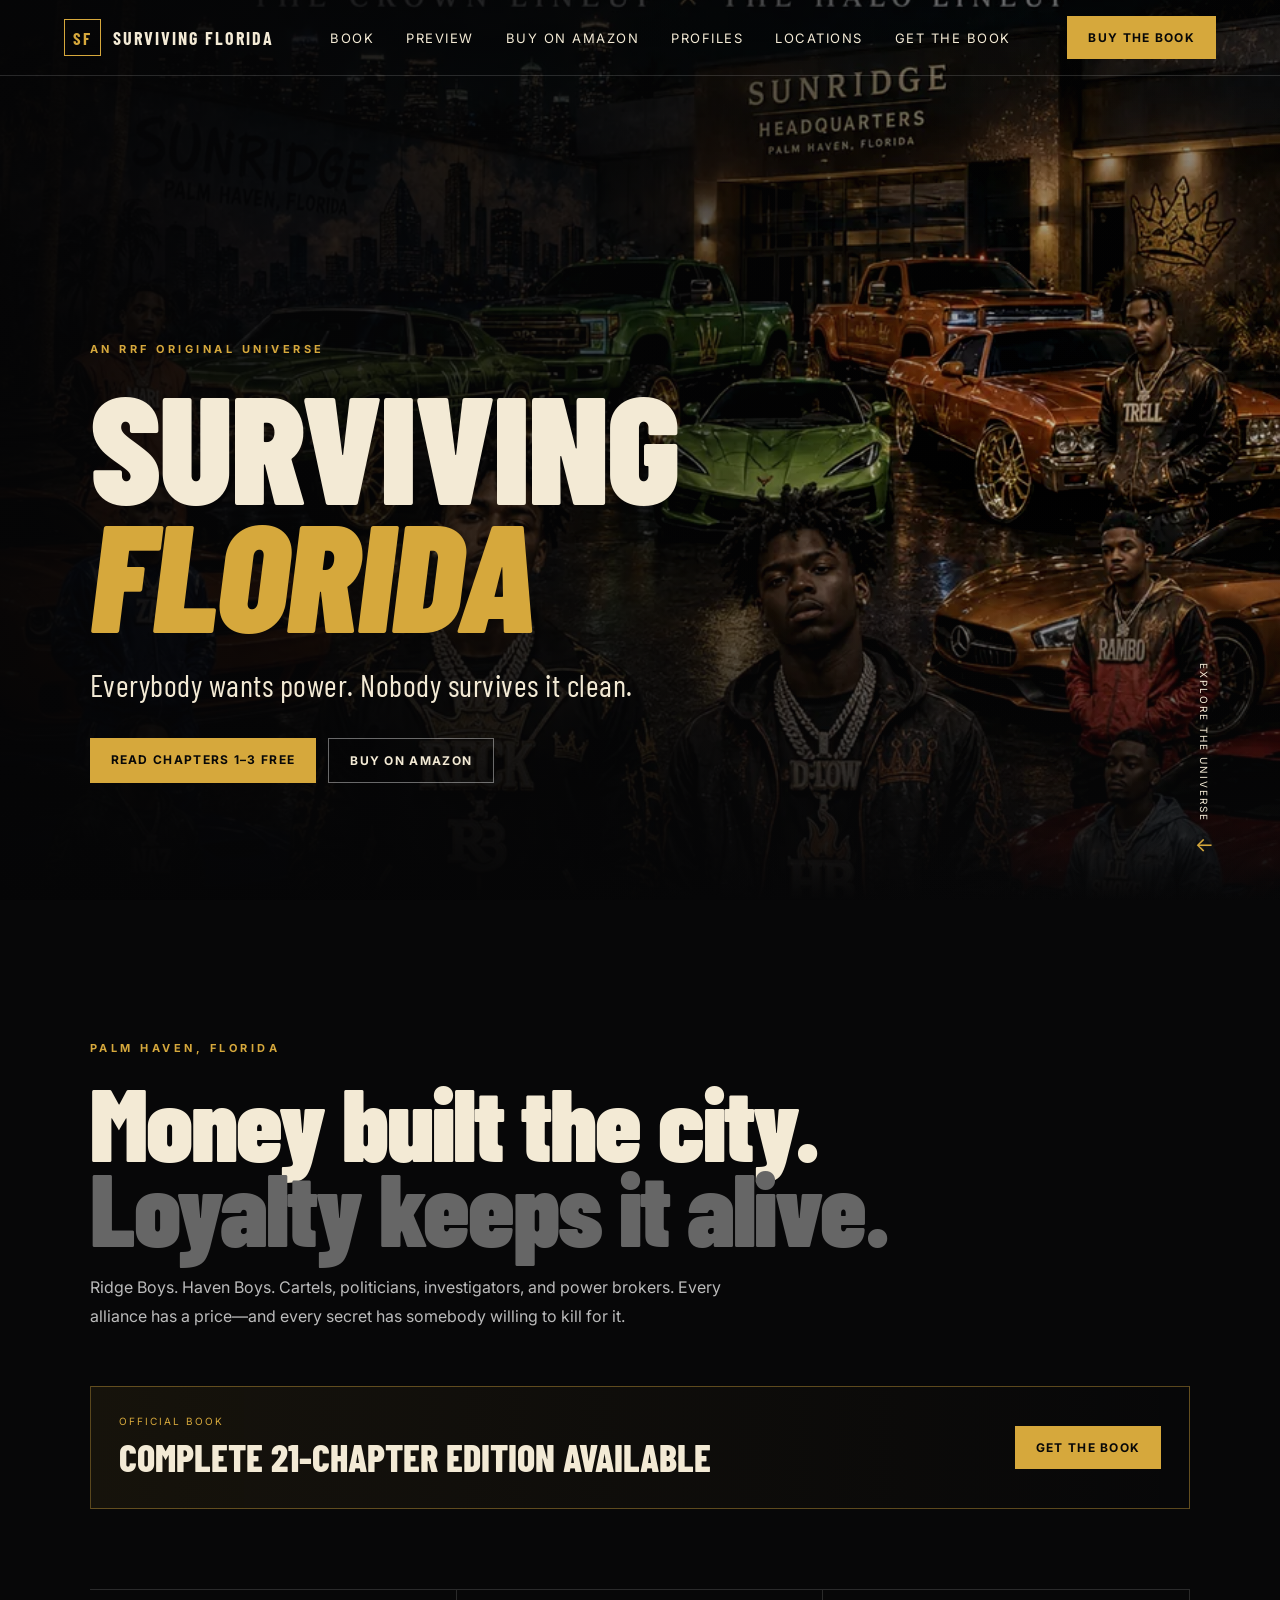
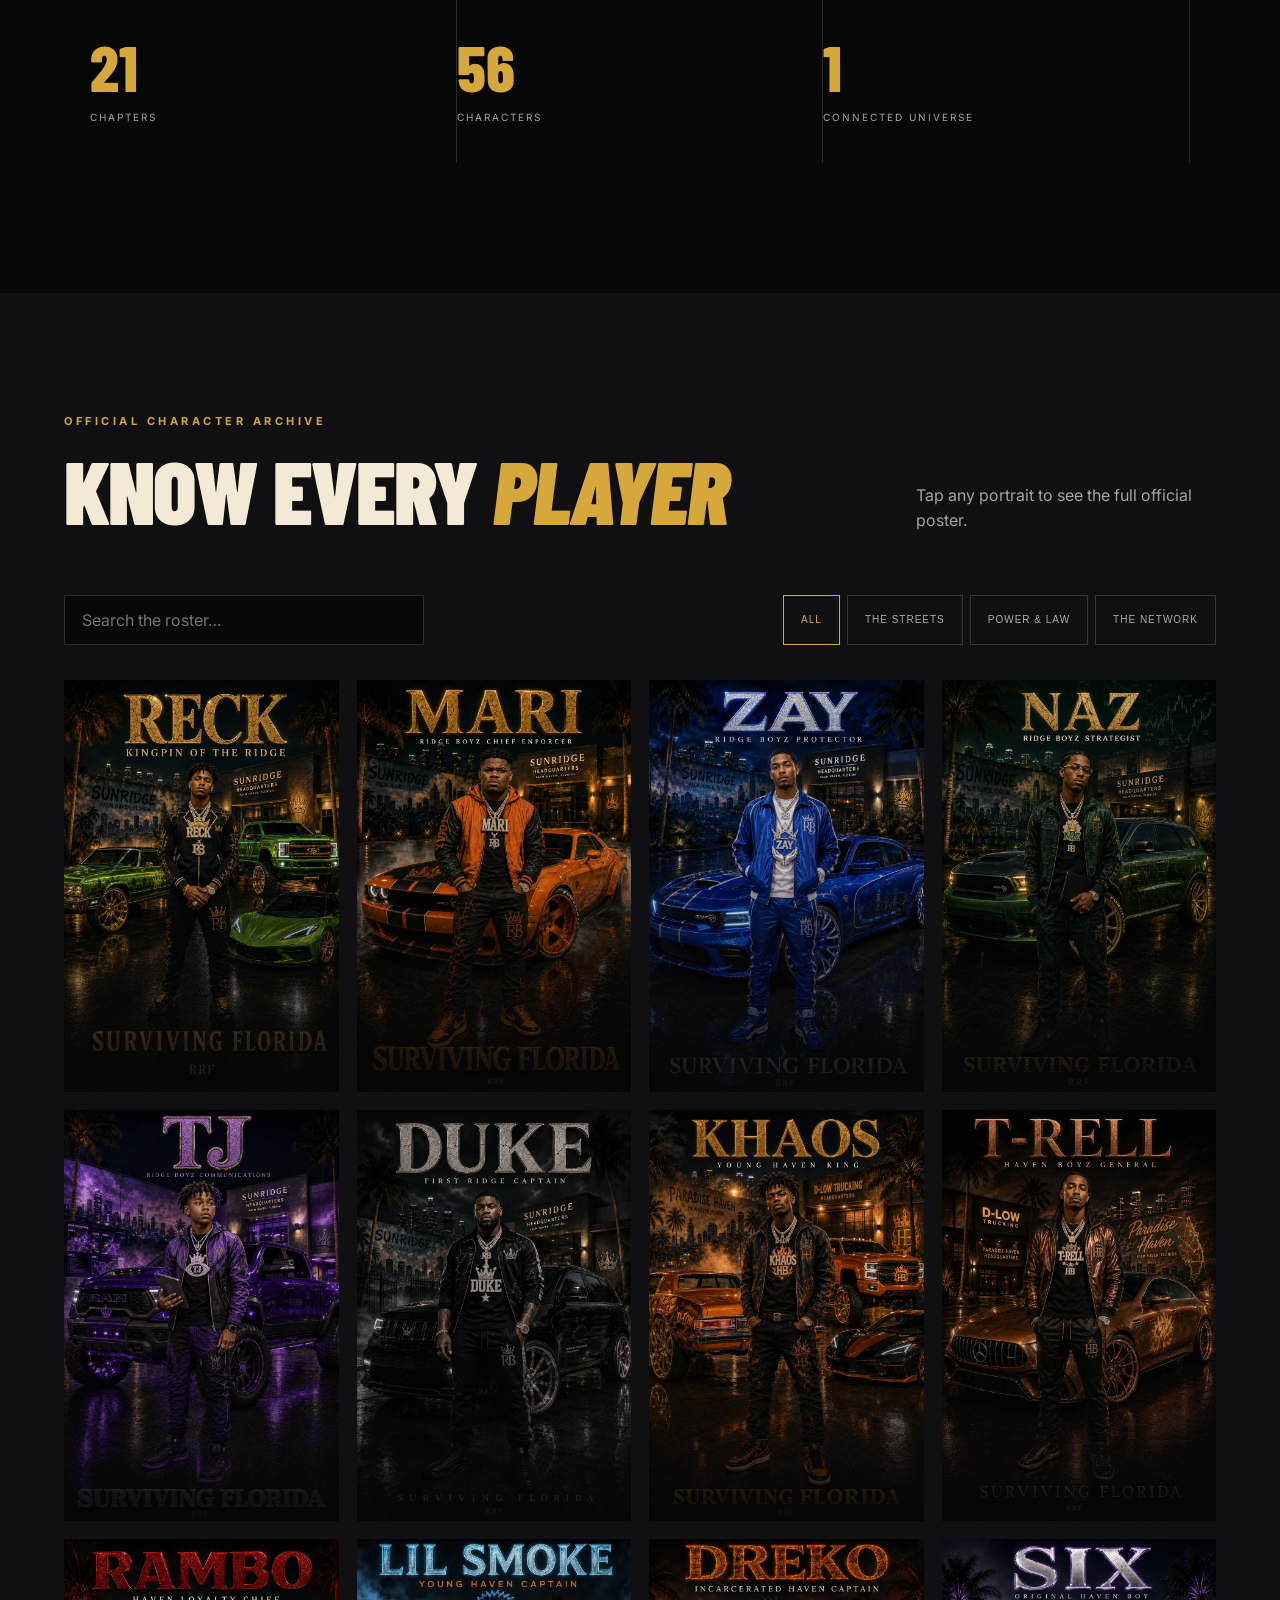
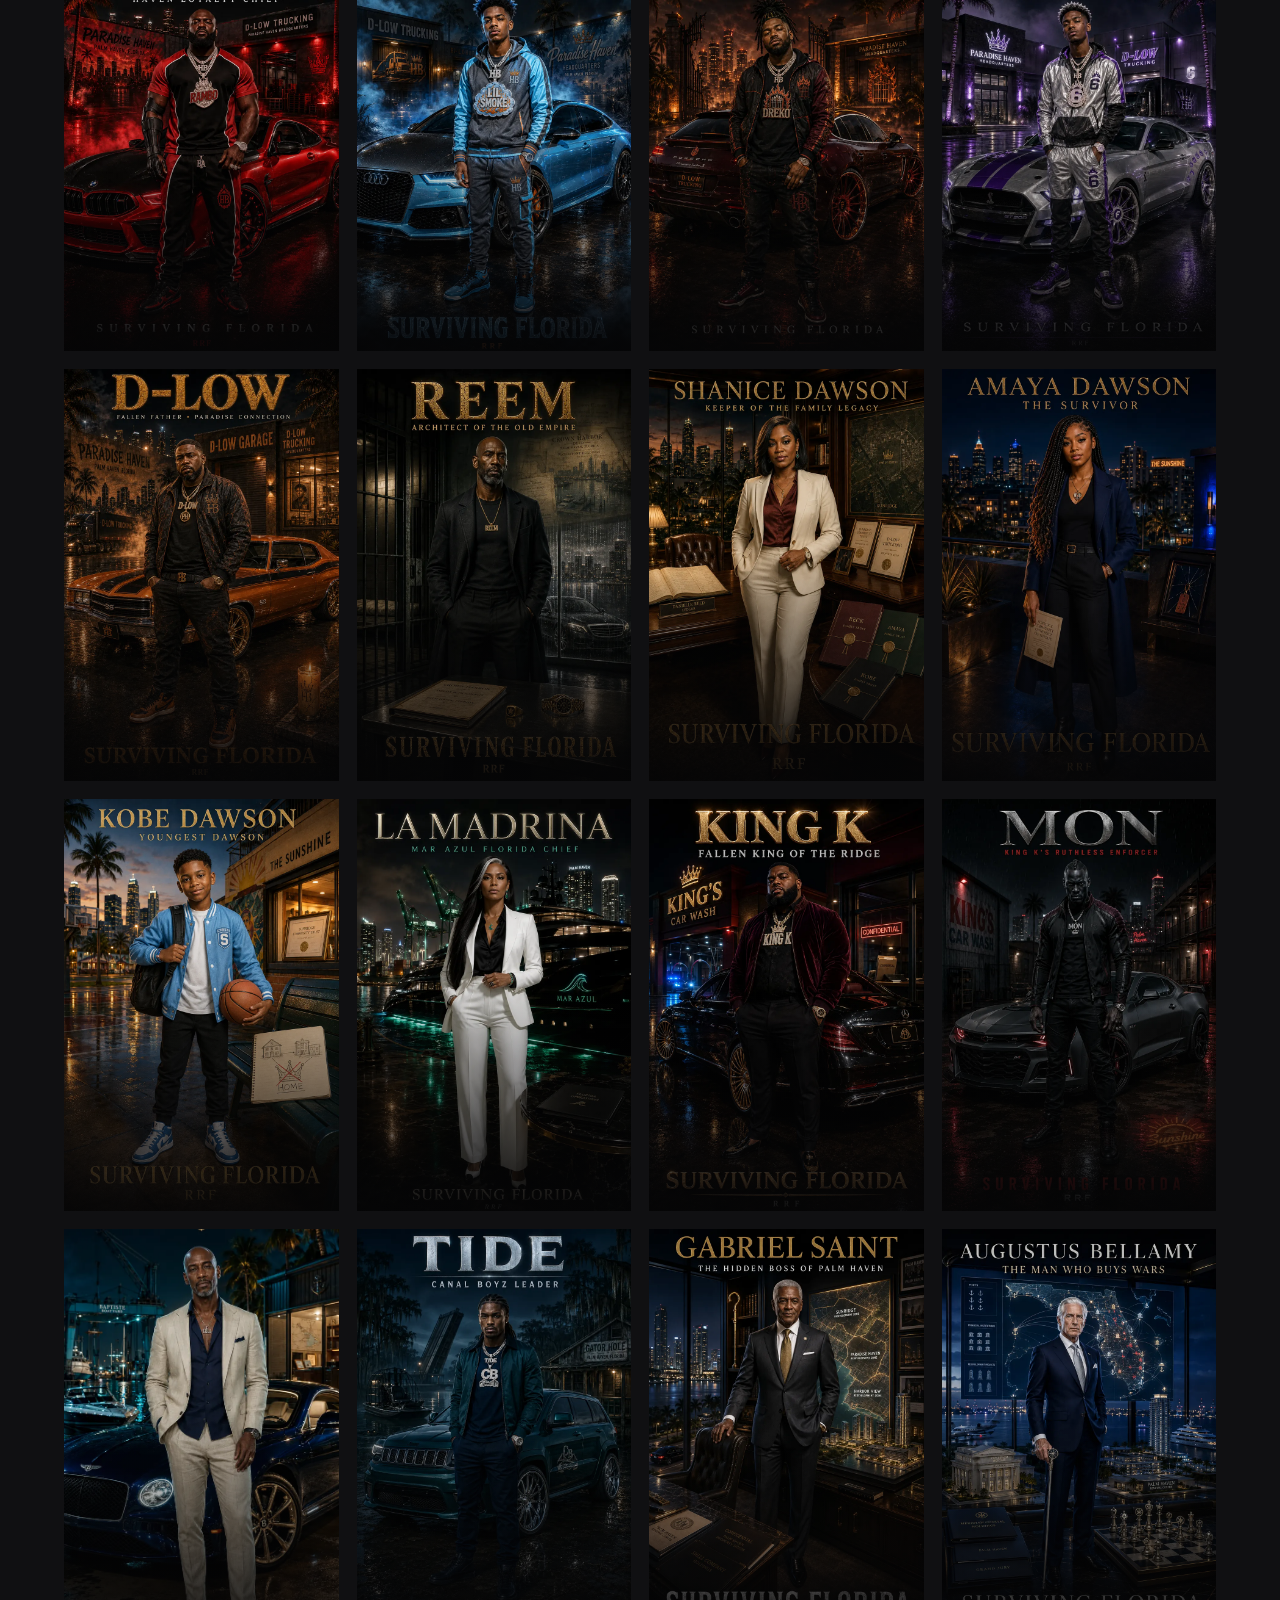
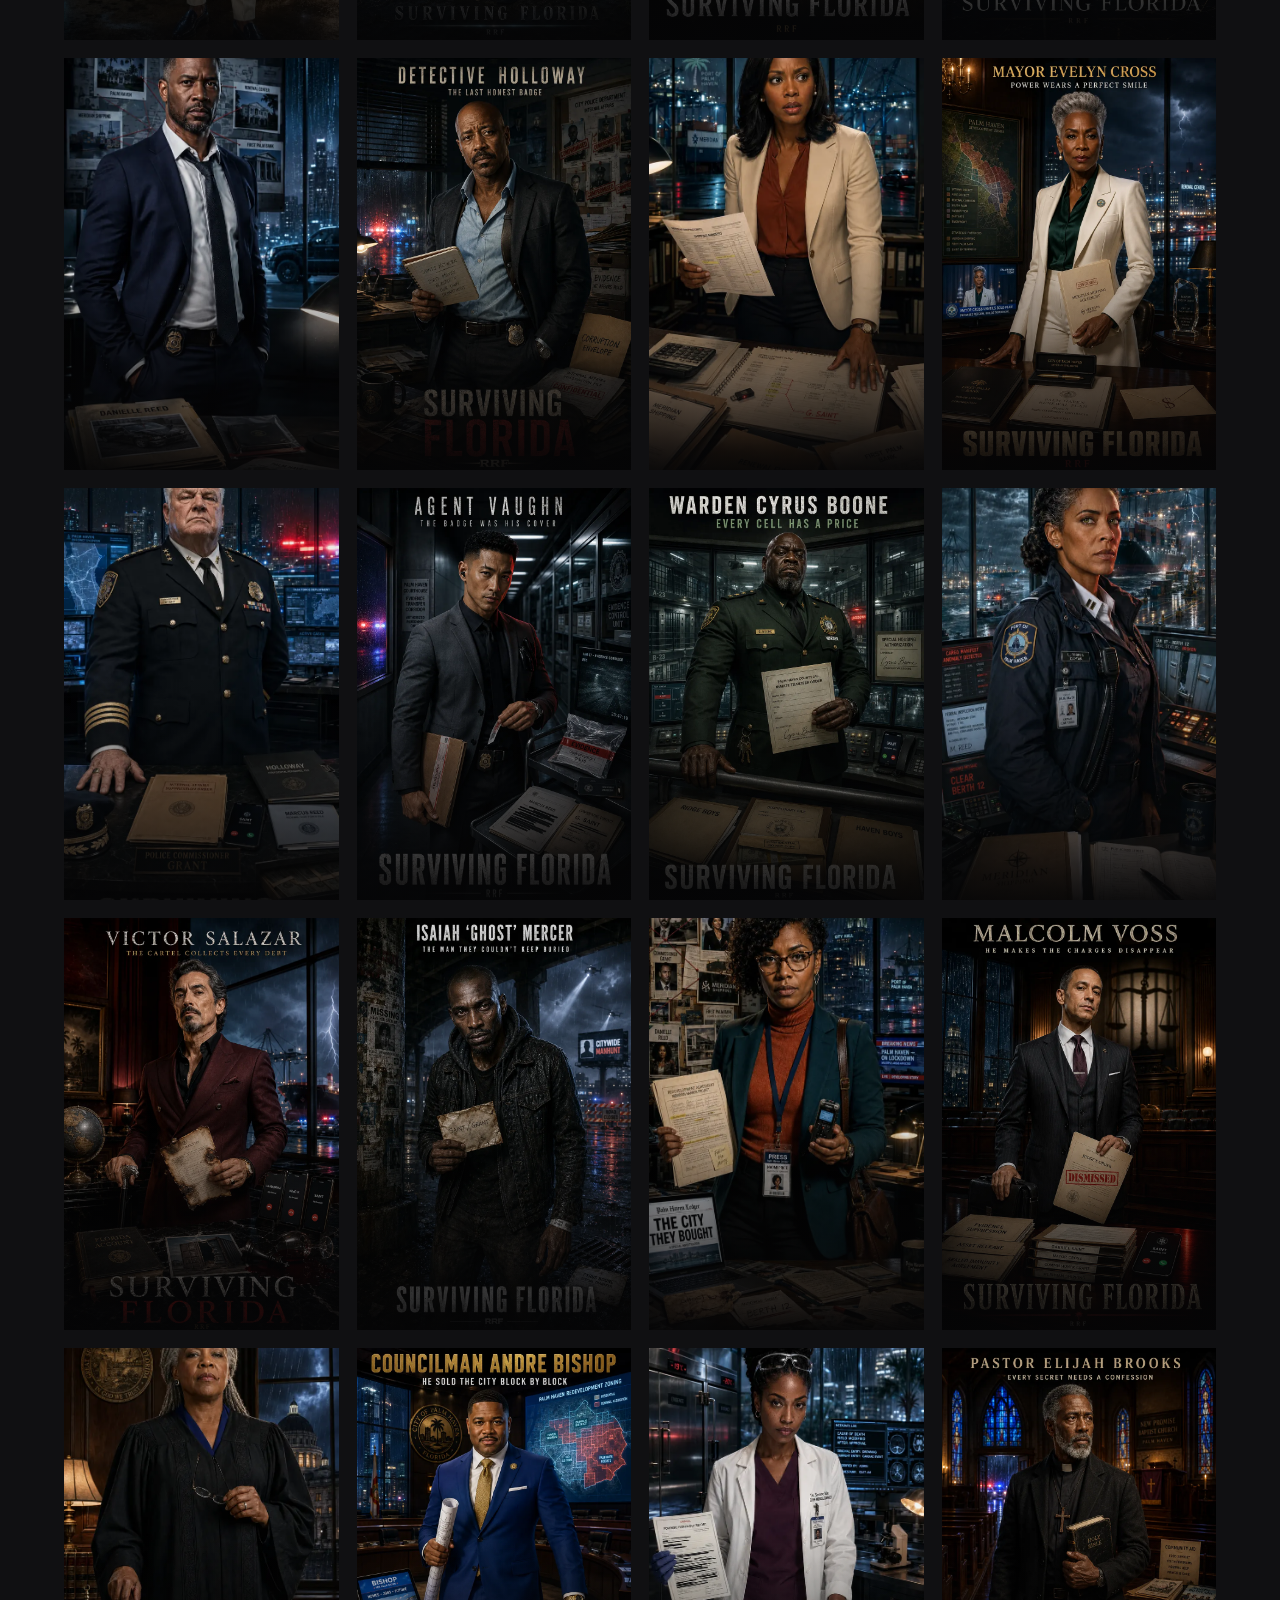
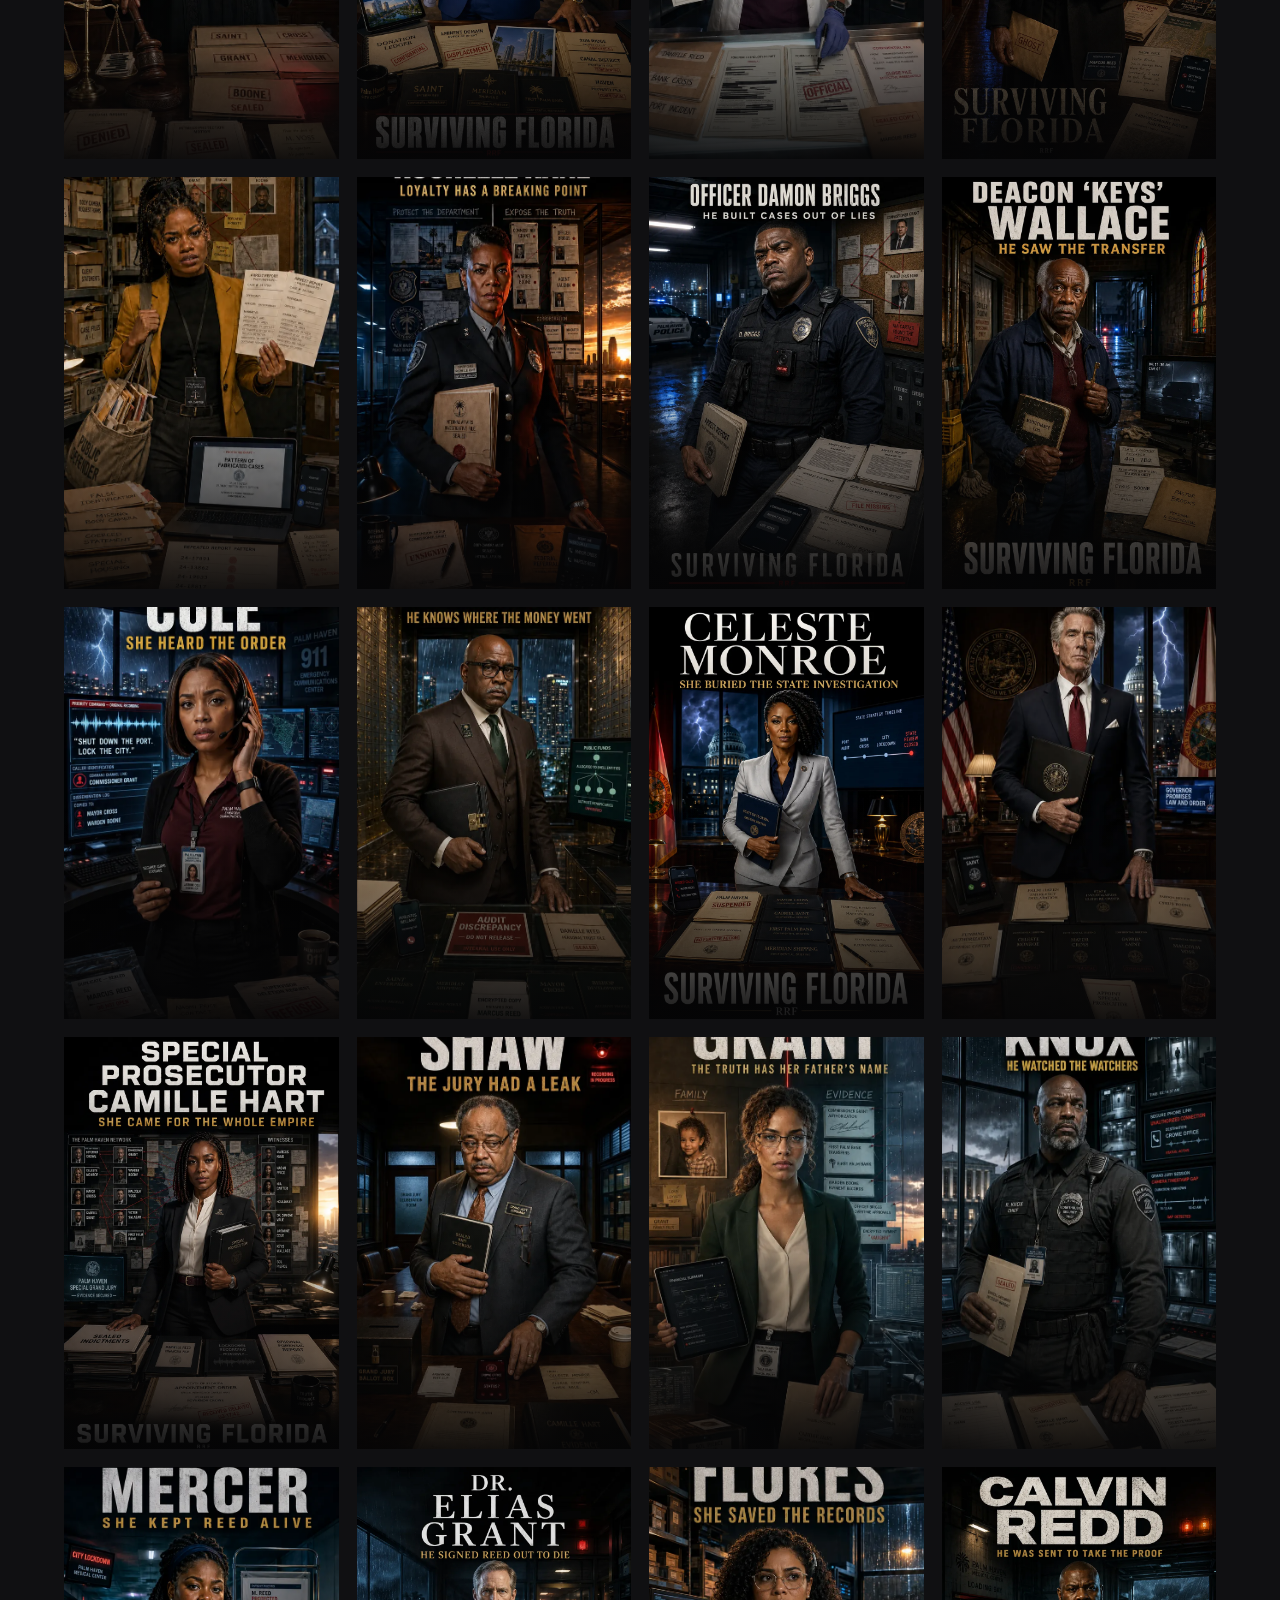
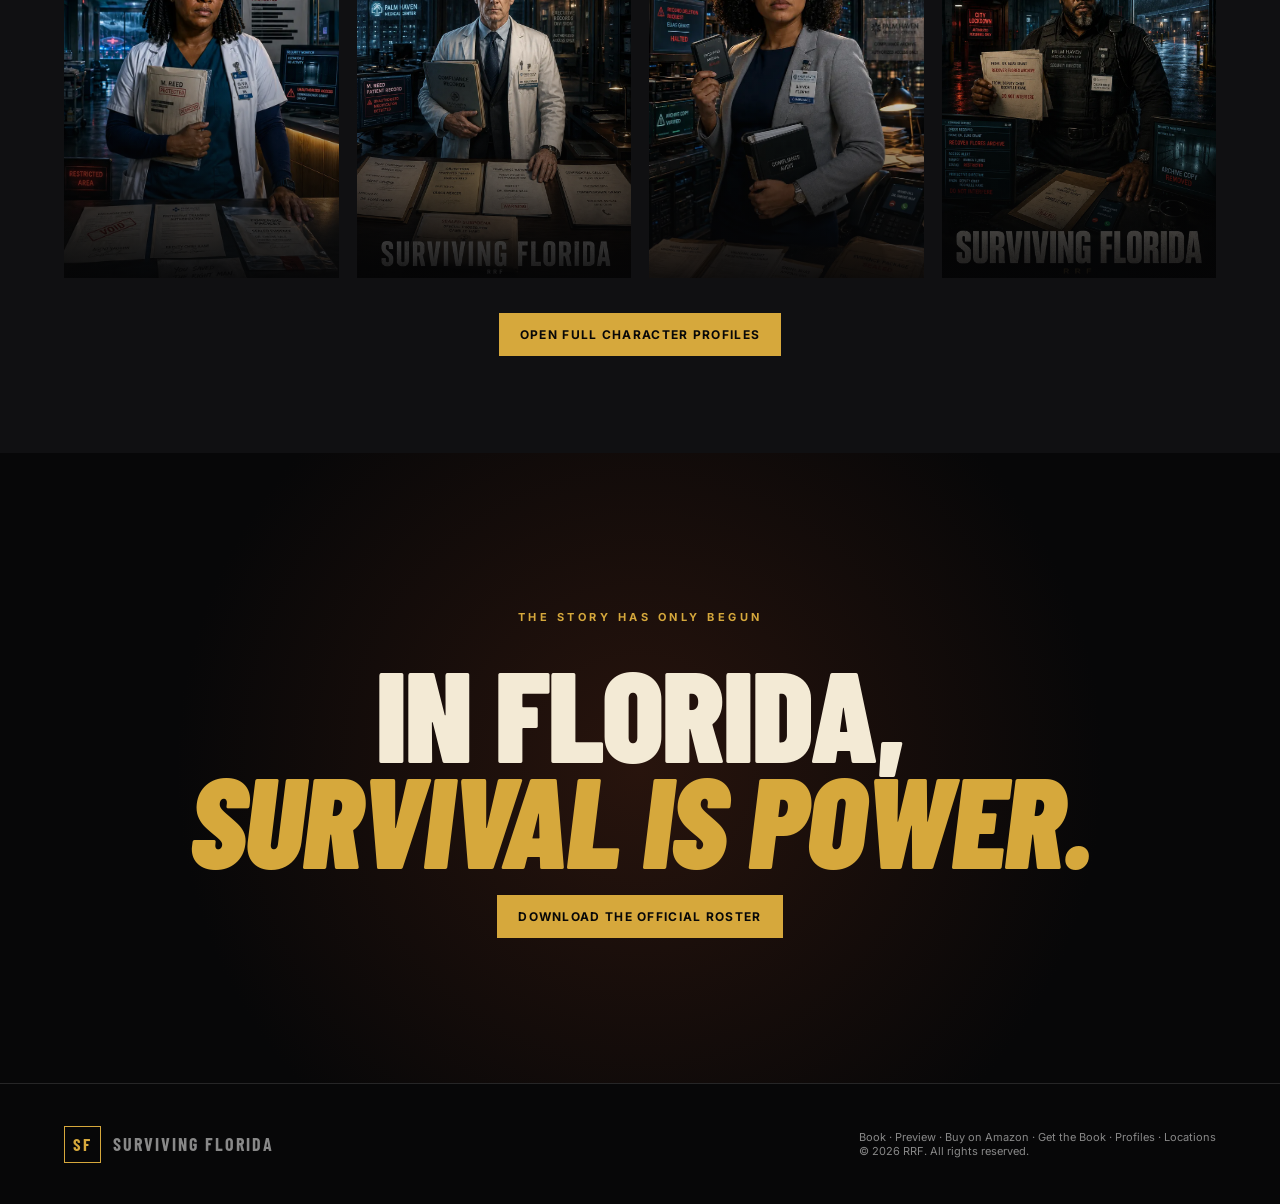
==== commit e7ac4b06: "Update index.html for preview launch" ====
--- a/index.html
+++ b/index.html
@@ -3,22 +3,22 @@
 <head>
   <meta charset="utf-8"><meta name="viewport" content="width=device-width,initial-scale=1">
   <title>Surviving Florida — Official Character Universe</title>
-  <meta name="description" content="The official Surviving Florida character universe — power, loyalty, corruption, and survival.">
-  <meta name="theme-color" content="#070708"><meta property="og:title" content="Surviving Florida — An RRF Original Universe"><meta property="og:description" content="Buy the complete urban crime drama by RRF, set in Palm Haven, Florida, on Amazon."><meta property="og:image" content="https://crowncity9.github.io/Surviving-Florida/assets/marketing/Surviving_Florida_Launch_Square.jpg"><meta property="og:url" content="https://crowncity9.github.io/Surviving-Florida/"><meta property="og:type" content="website"><meta name="twitter:card" content="summary_large_image"><link rel="canonical" href="https://crowncity9.github.io/Surviving-Florida/"><link rel="stylesheet" href="styles.css">
+  <meta name="description" content="Read Chapters 1–3 of Surviving Florida free, explore Palm Haven, and continue the complete 21-chapter book by RRF on Amazon.">
+  <meta name="theme-color" content="#070708"><meta property="og:title" content="Surviving Florida — An RRF Original Universe"><meta property="og:description" content="Read Chapters 1–3 free, then continue the complete 21-chapter urban crime drama on Amazon."><meta property="og:image" content="https://crowncity9.github.io/Surviving-Florida/assets/marketing/Surviving_Florida_Launch_Square.jpg"><meta property="og:image:alt" content="Surviving Florida by RRF official artwork"><meta property="og:url" content="https://crowncity9.github.io/Surviving-Florida/"><meta property="og:type" content="website"><meta name="twitter:card" content="summary_large_image"><meta name="twitter:title" content="Surviving Florida — An RRF Original Universe"><meta name="twitter:description" content="Read Chapters 1–3 free, then continue the complete story on Amazon."><meta name="twitter:image" content="https://crowncity9.github.io/Surviving-Florida/assets/marketing/Surviving_Florida_Launch_Square.jpg"><meta name="twitter:image:alt" content="Surviving Florida by RRF official artwork"><link rel="canonical" href="https://crowncity9.github.io/Surviving-Florida/"><link rel="stylesheet" href="styles.css">
 </head>
 <body>
-  <header class="nav"><a class="brand" href="#top"><span>SF</span> SURVIVING FLORIDA</a><nav><a href="book.html">Book</a><a href="https://www.amazon.com/dp/B0HGKL1WRP">Buy on Amazon</a><a href="characters.html">Profiles</a><a href="locations.html">Locations</a><a href="publishing.html">Get the Book</a></nav><a class="nav-cta" href="publishing.html">Buy the book</a></header>
+  <header class="nav"><a class="brand" href="#top"><span>SF</span> SURVIVING FLORIDA</a><nav><a href="book.html">Book</a><a href="read.html">Preview</a><a href="https://www.amazon.com/dp/B0HGKL1WRP">Buy on Amazon</a><a href="characters.html">Profiles</a><a href="locations.html">Locations</a><a href="publishing.html">Get the Book</a></nav><a class="nav-cta" href="publishing.html">Buy the book</a></header>
   <main id="top">
     <section class="hero">
       <img class="hero-art" src="assets/characters/crew-lineup.webp" alt="Surviving Florida crew lineup">
-      <div class="hero-shade"></div><div class="hero-copy"><p class="eyebrow">An RRF original universe</p><h1>SURVIVING<br><em>FLORIDA</em></h1><p class="lead">Everybody wants power. Nobody survives it clean.</p><div class="actions"><a class="primary" href="https://www.amazon.com/dp/B0HGKL1WRP">Buy on Amazon</a><a class="secondary" href="publishing.html">Get the complete book</a></div></div>
+      <div class="hero-shade"></div><div class="hero-copy"><p class="eyebrow">An RRF original universe</p><h1>SURVIVING<br><em>FLORIDA</em></h1><p class="lead">Everybody wants power. Nobody survives it clean.</p><div class="actions"><a class="primary" href="read.html#chapter-1">Read Chapters 1–3 free</a><a class="secondary" href="https://www.amazon.com/dp/B0HGKL1WRP">Buy on Amazon</a></div></div>
       <div class="scroll">Explore the universe <span>↓</span></div>
     </section>
     <section class="statement" id="story"><p class="eyebrow">Palm Haven, Florida</p><h2>Money built the city.<br><span>Loyalty keeps it alive.</span></h2><p>Ridge Boys. Haven Boys. Cartels, politicians, investigators, and power brokers. Every alliance has a price—and every secret has somebody willing to kill for it.</p><div class="story-callout"><div><span>Official book</span><strong>Complete 21-chapter edition available</strong></div><a class="primary" href="publishing.html">Get the Book</a></div><div class="stats"><div><strong>21</strong><span>Chapters</span></div><div><strong>56</strong><span>Characters</span></div><div><strong>1</strong><span>Connected universe</span></div></div></section>
     <section class="gallery-section" id="characters"><div class="section-head"><div><p class="eyebrow">Official character archive</p><h2>KNOW EVERY <em>PLAYER</em></h2></div><p>Tap any portrait to see the full official poster.</p></div><div class="tools"><label><span class="sr-only">Search characters</span><input id="search" type="search" placeholder="Search the roster…" autocomplete="off"></label><div class="filters" role="group" aria-label="Filter characters"><button class="active" data-filter="all">All</button><button data-filter="streets">The Streets</button><button data-filter="power">Power & Law</button><button data-filter="network">The Network</button></div></div><div class="grid" id="grid"></div><p class="empty" id="empty" hidden>No character matches that search.</p><div class="archive-link"><a class="primary" href="characters.html">Open full character profiles</a></div></section>
     <section class="finale"><p class="eyebrow">The story has only begun</p><h2>IN FLORIDA,<br><em>SURVIVAL IS POWER.</em></h2><a class="primary" href="assets/downloads/Surviving_Florida_Official_Character_Roster.pdf" download>Download the official roster</a></section>
   </main>
-  <footer><a class="brand" href="#top"><span>SF</span> SURVIVING FLORIDA</a><p><a href="book.html">Book</a> · <a href="https://www.amazon.com/dp/B0HGKL1WRP">Buy on Amazon</a> · <a href="publishing.html">Get the Book</a> · <a href="characters.html">Profiles</a> · <a href="locations.html">Locations</a><br>© <span id="year"></span> RRF. All rights reserved.</p></footer>
+  <footer><a class="brand" href="#top"><span>SF</span> SURVIVING FLORIDA</a><p><a href="book.html">Book</a> · <a href="read.html">Preview</a> · <a href="https://www.amazon.com/dp/B0HGKL1WRP">Buy on Amazon</a> · <a href="publishing.html">Get the Book</a> · <a href="characters.html">Profiles</a> · <a href="locations.html">Locations</a><br>© <span id="year"></span> RRF. All rights reserved.</p></footer>
   <dialog id="viewer"><button class="close" aria-label="Close poster">×</button><button class="arrow prev" aria-label="Previous character">‹</button><figure><img id="full" alt=""><figcaption id="caption"></figcaption></figure><button class="arrow next" aria-label="Next character">›</button></dialog>
   <script src="script.js"></script>
 </body>
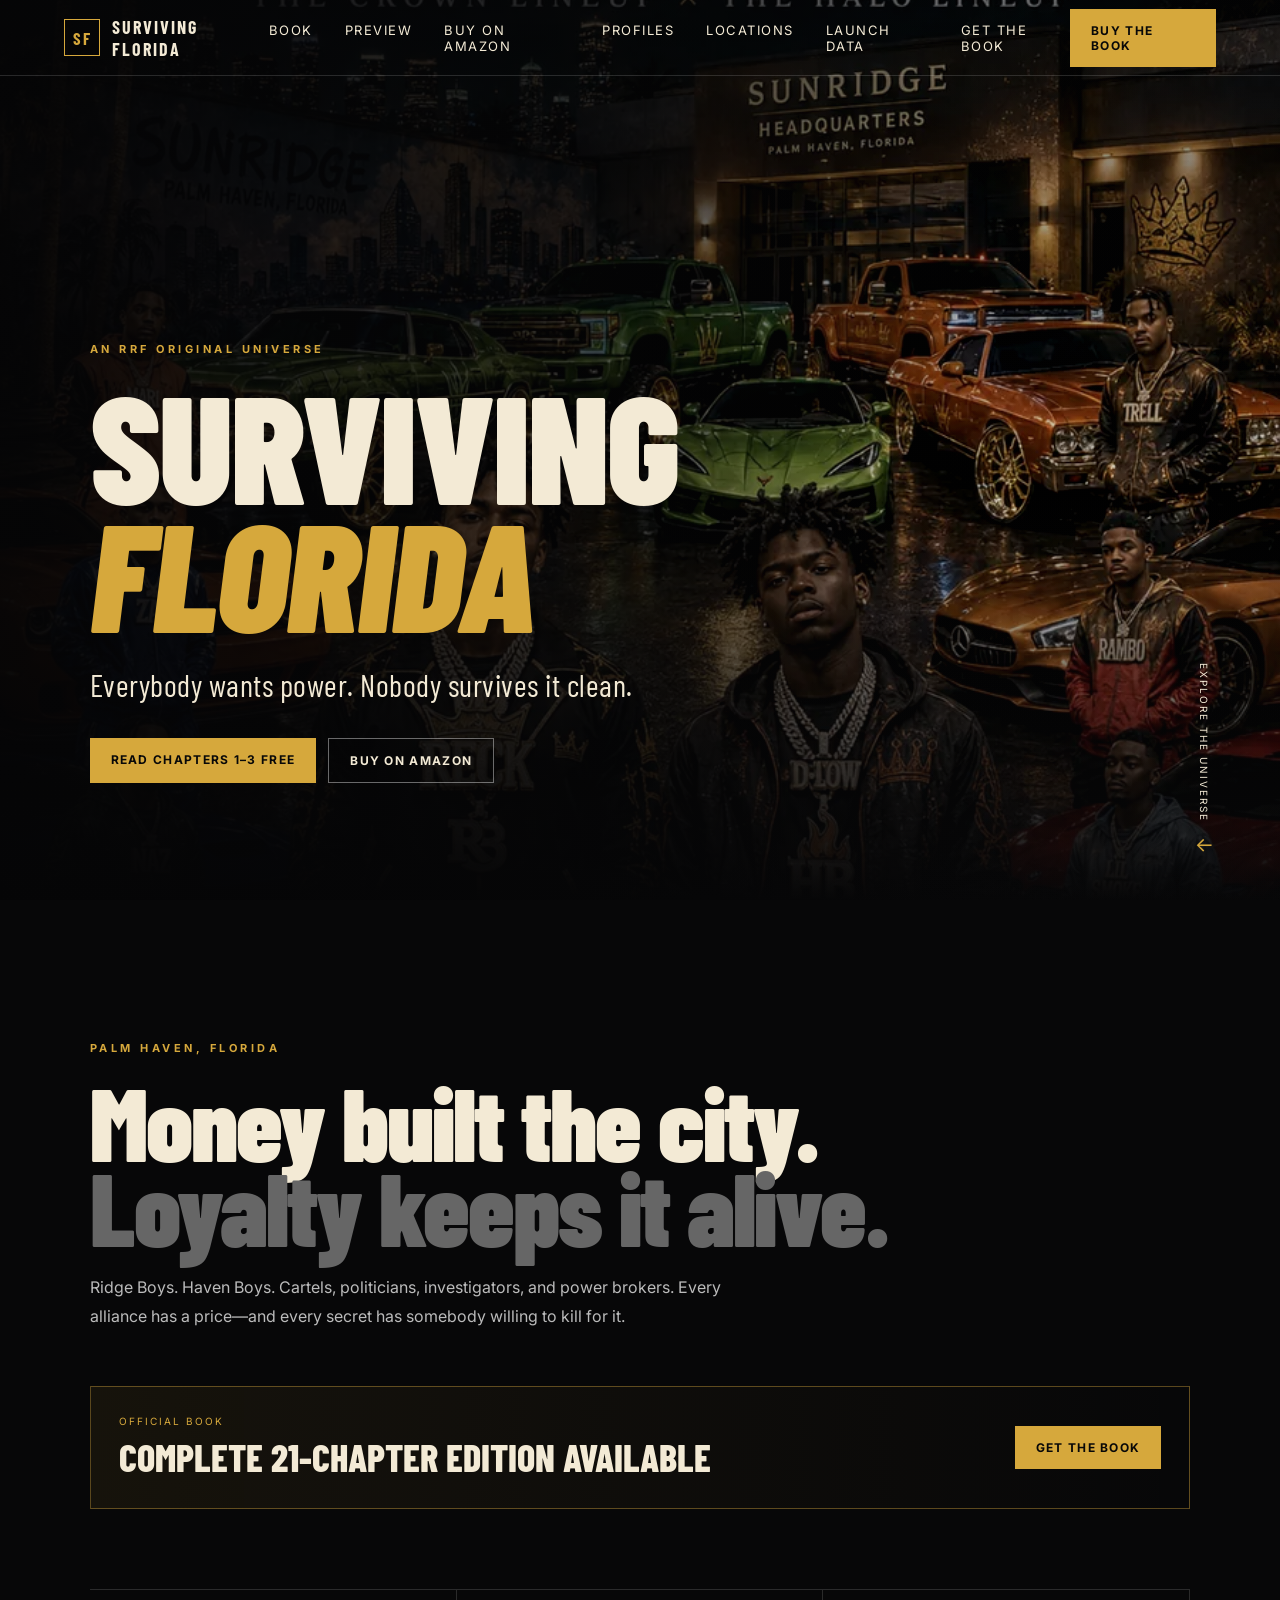
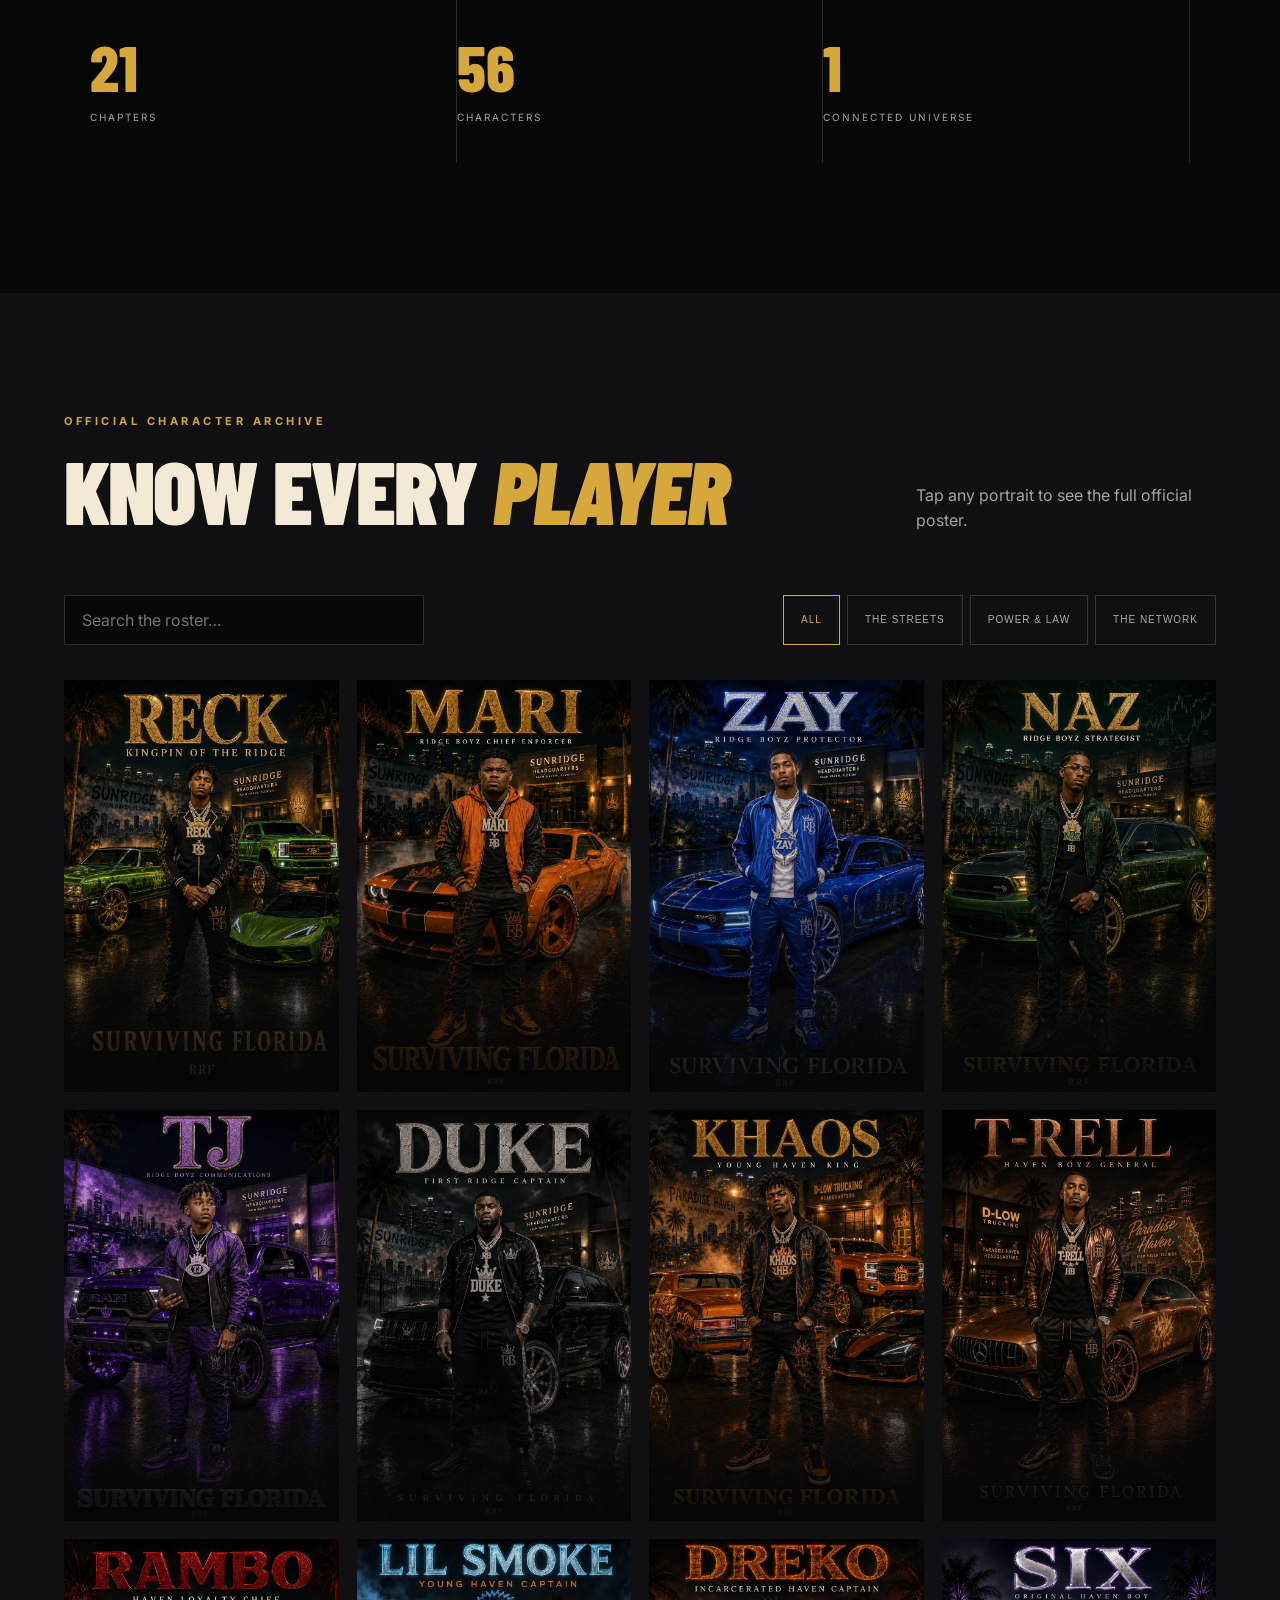
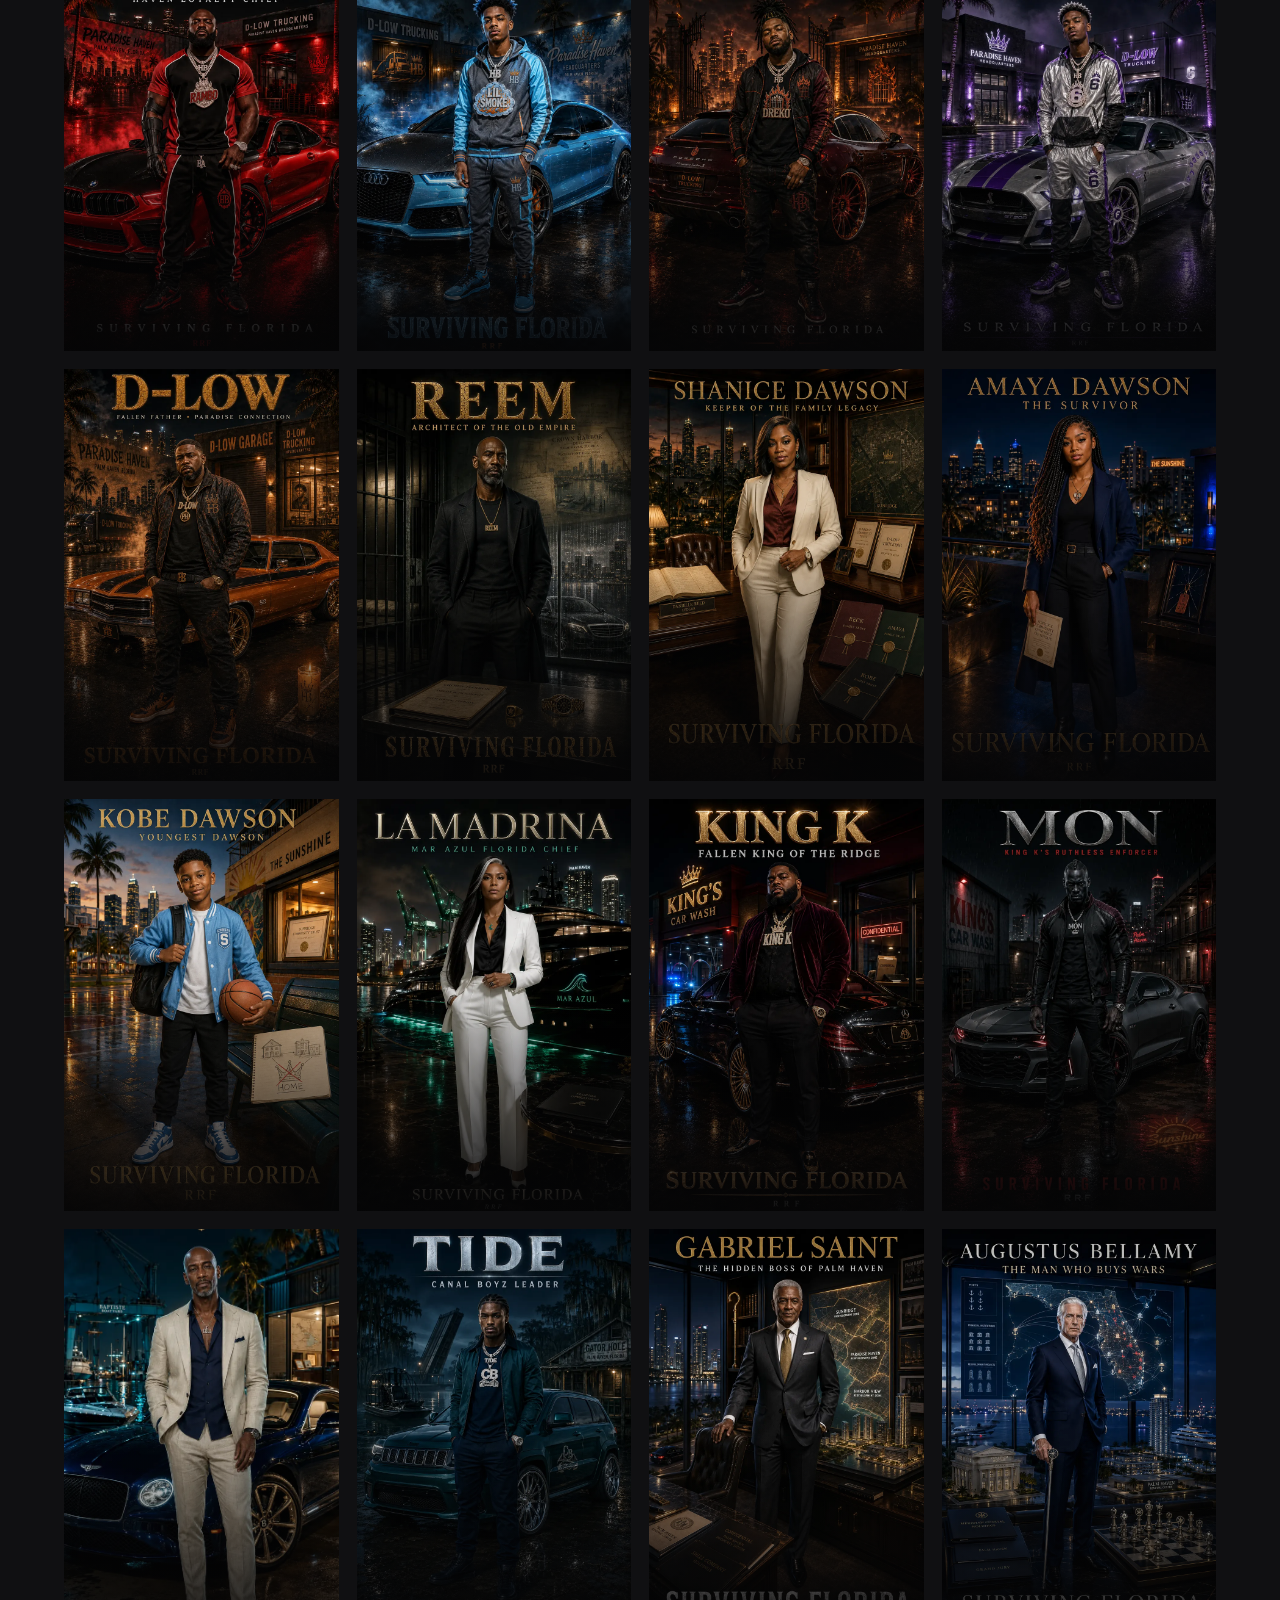
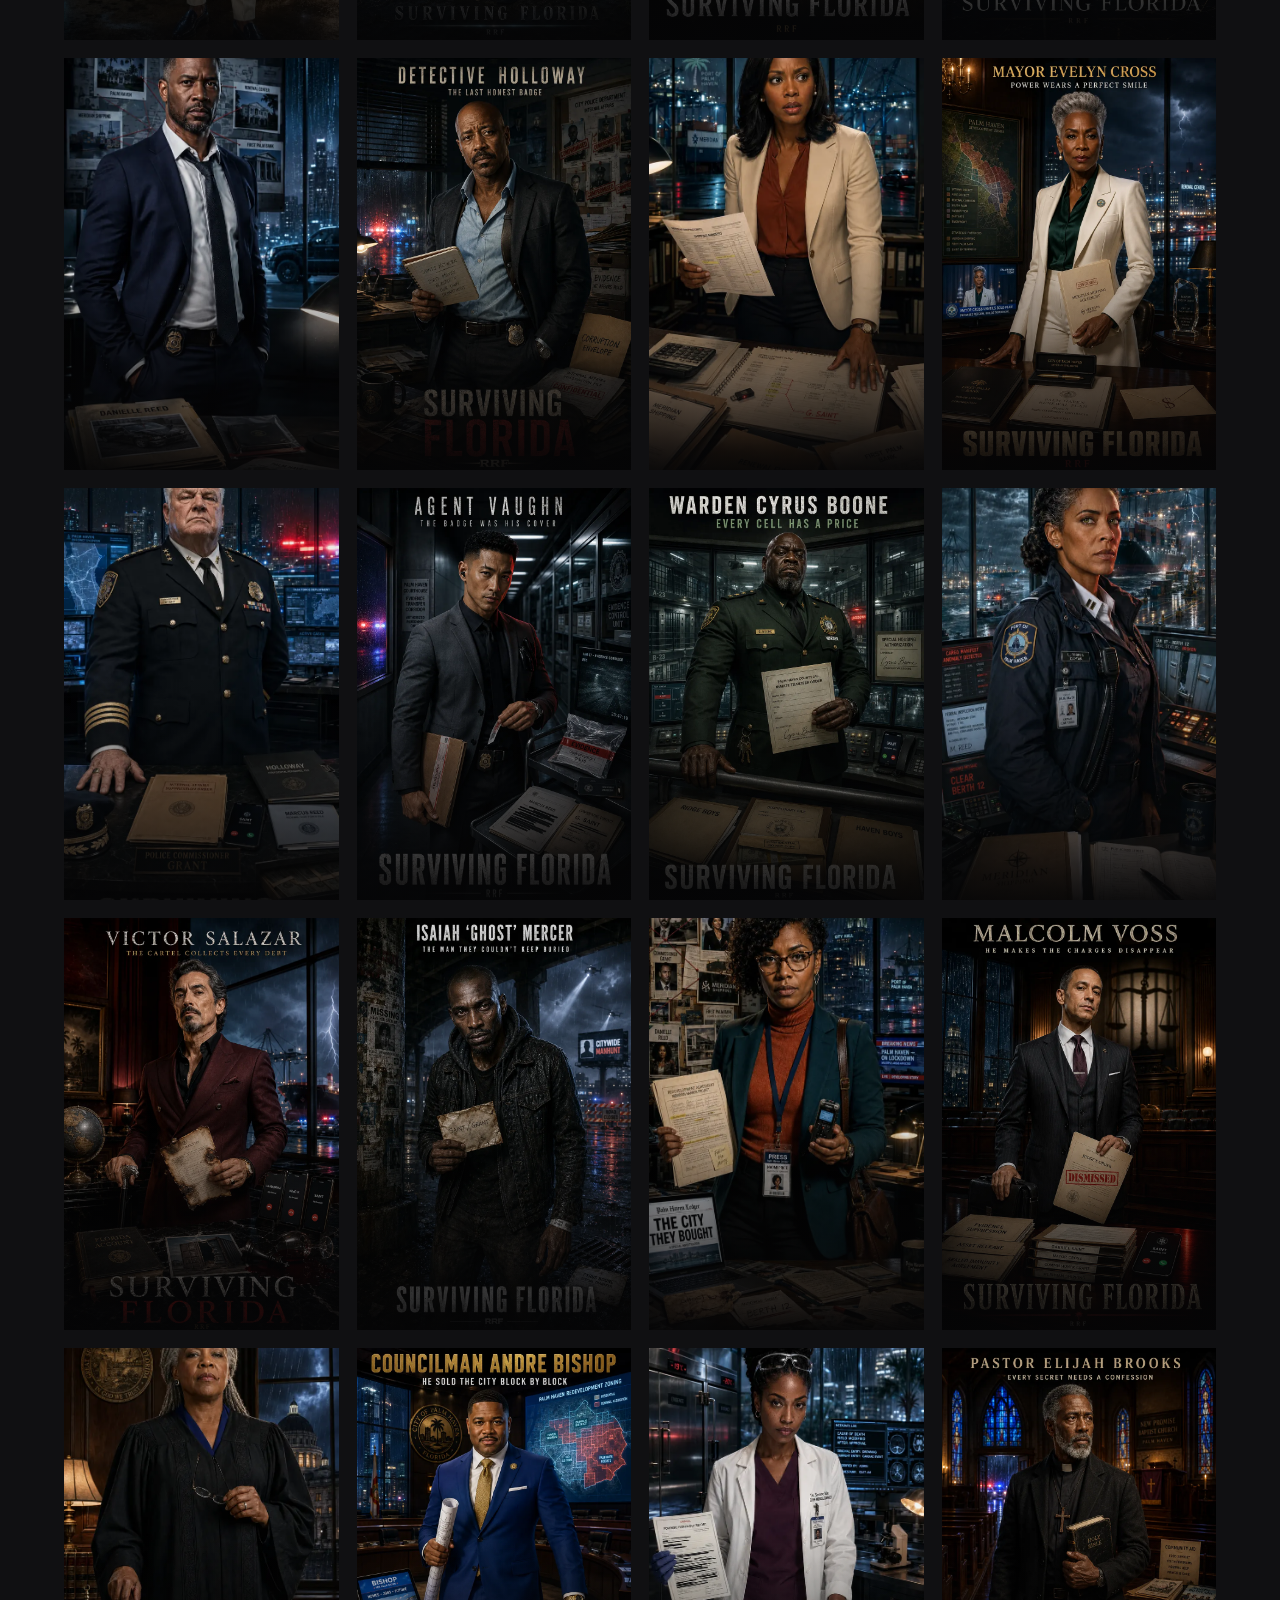
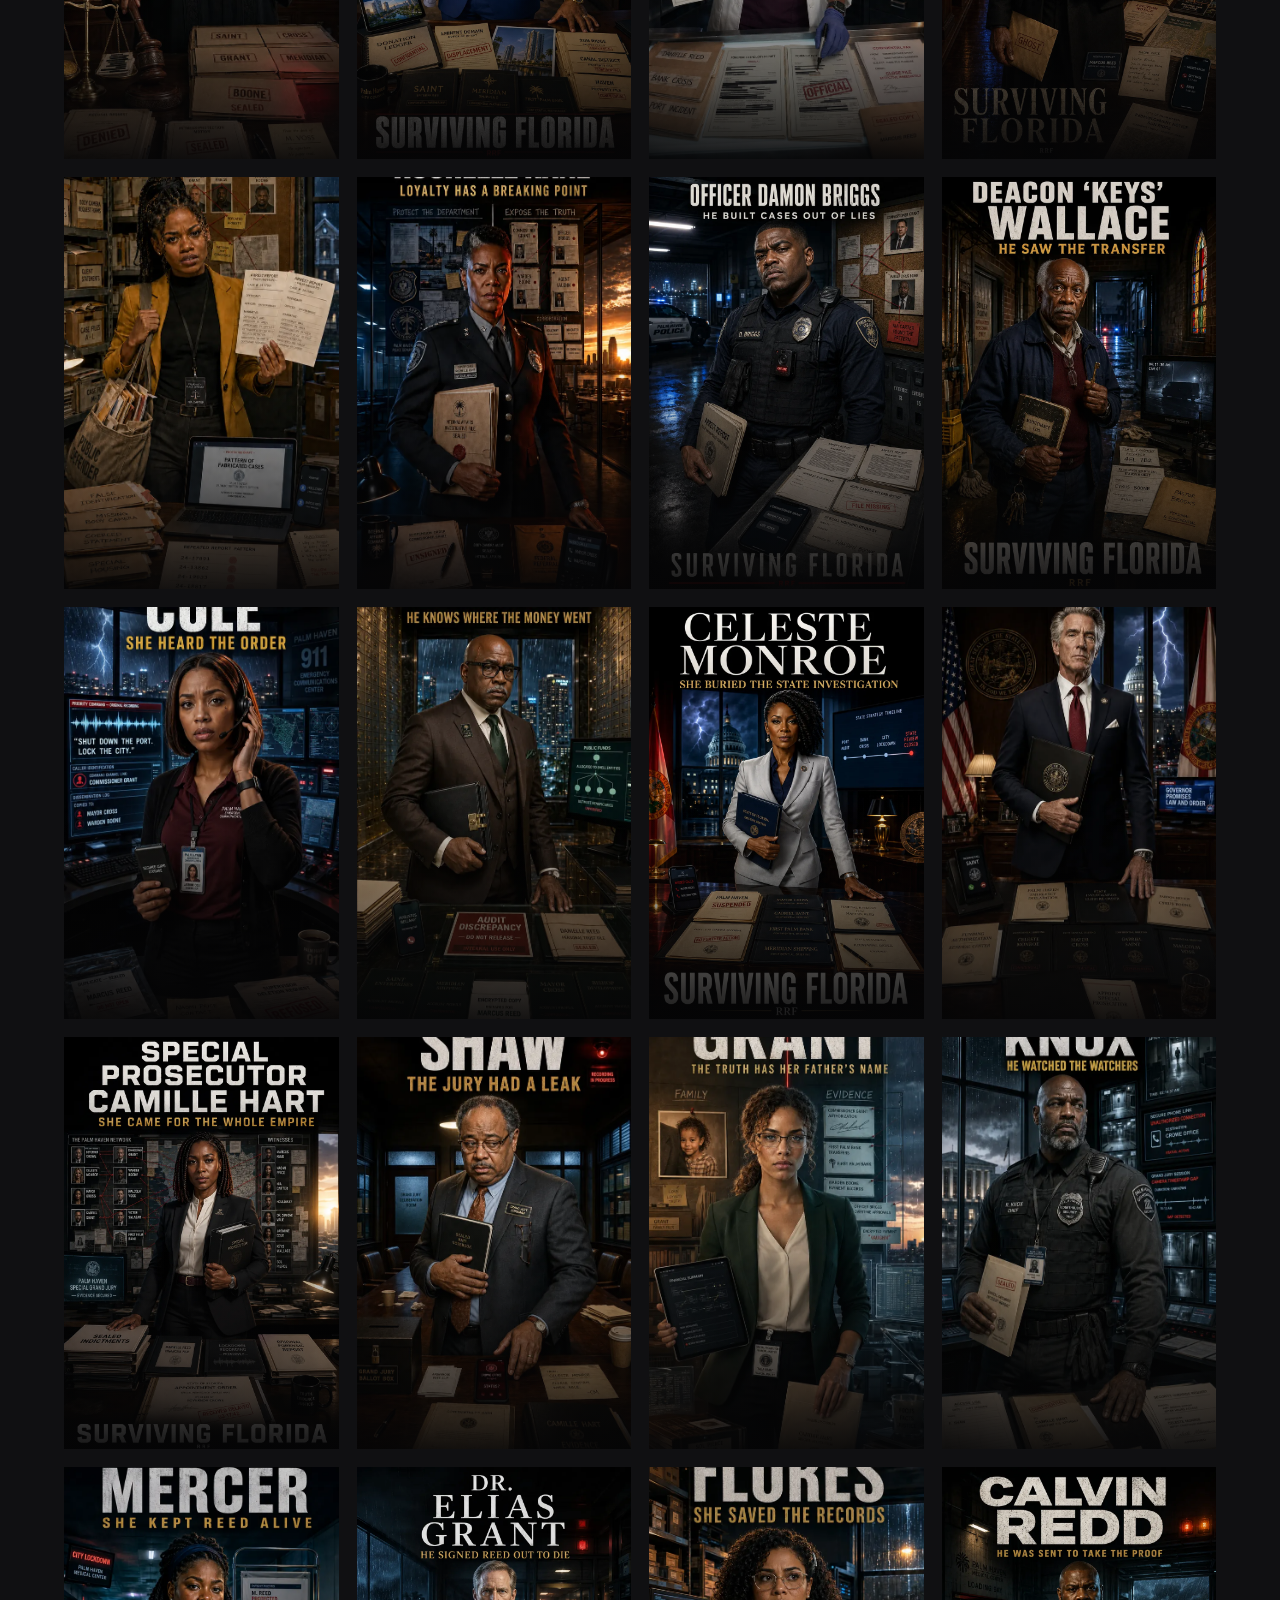
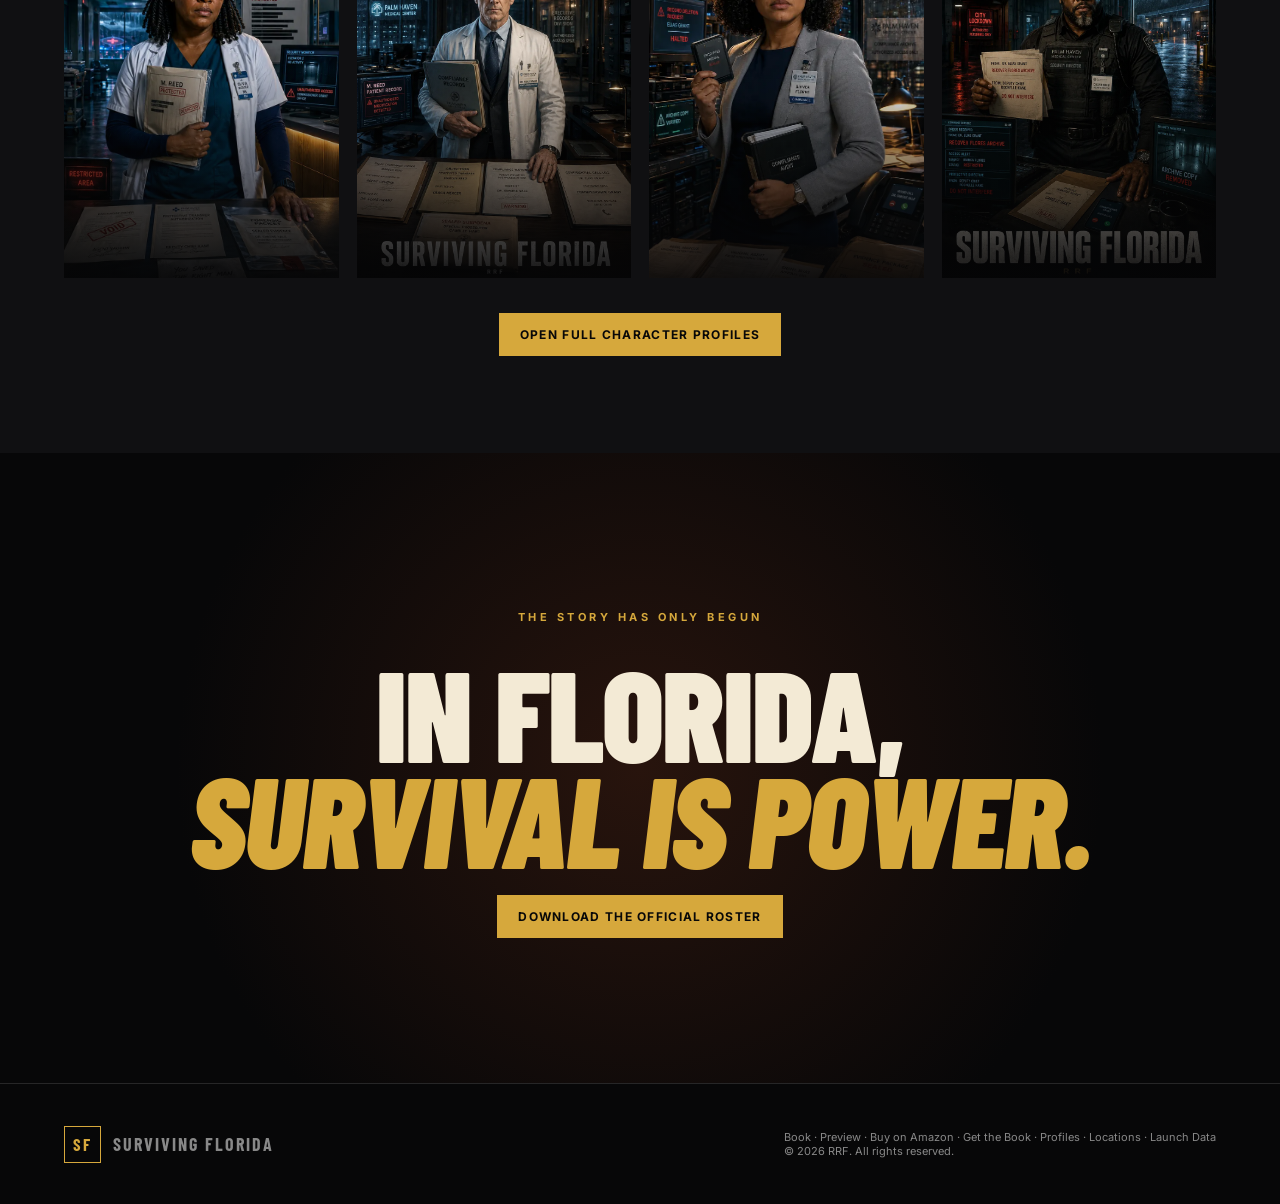
==== commit 5e599504: "Link the public launch dashboard from the homepage" ====
--- a/index.html
+++ b/index.html
@@ -1,13 +1,22 @@
 <!doctype html>
 <html lang="en">
 <head>
+  <!-- Google tag (gtag.js) -->
+  <script async src="https://www.googletagmanager.com/gtag/js?id=G-2K97JZ8XTS"></script>
+  <script>
+    window.dataLayer = window.dataLayer || [];
+    function gtag(){dataLayer.push(arguments);}
+    gtag('js', new Date());
+    gtag('config', 'G-2K97JZ8XTS');
+  </script>
+  <script src="/Surviving-Florida/analytics.js"></script>
   <meta charset="utf-8"><meta name="viewport" content="width=device-width,initial-scale=1">
   <title>Surviving Florida — Official Character Universe</title>
   <meta name="description" content="Read Chapters 1–3 of Surviving Florida free, explore Palm Haven, and continue the complete 21-chapter book by RRF on Amazon.">
   <meta name="theme-color" content="#070708"><meta property="og:title" content="Surviving Florida — An RRF Original Universe"><meta property="og:description" content="Read Chapters 1–3 free, then continue the complete 21-chapter urban crime drama on Amazon."><meta property="og:image" content="https://crowncity9.github.io/Surviving-Florida/assets/marketing/Surviving_Florida_Launch_Square.jpg"><meta property="og:image:alt" content="Surviving Florida by RRF official artwork"><meta property="og:url" content="https://crowncity9.github.io/Surviving-Florida/"><meta property="og:type" content="website"><meta name="twitter:card" content="summary_large_image"><meta name="twitter:title" content="Surviving Florida — An RRF Original Universe"><meta name="twitter:description" content="Read Chapters 1–3 free, then continue the complete story on Amazon."><meta name="twitter:image" content="https://crowncity9.github.io/Surviving-Florida/assets/marketing/Surviving_Florida_Launch_Square.jpg"><meta name="twitter:image:alt" content="Surviving Florida by RRF official artwork"><link rel="canonical" href="https://crowncity9.github.io/Surviving-Florida/"><link rel="stylesheet" href="styles.css">
 </head>
 <body>
-  <header class="nav"><a class="brand" href="#top"><span>SF</span> SURVIVING FLORIDA</a><nav><a href="book.html">Book</a><a href="read.html">Preview</a><a href="https://www.amazon.com/dp/B0HGKL1WRP">Buy on Amazon</a><a href="characters.html">Profiles</a><a href="locations.html">Locations</a><a href="publishing.html">Get the Book</a></nav><a class="nav-cta" href="publishing.html">Buy the book</a></header>
+  <header class="nav"><a class="brand" href="#top"><span>SF</span> SURVIVING FLORIDA</a><nav><a href="book.html">Book</a><a href="read.html">Preview</a><a href="https://www.amazon.com/dp/B0HGKL1WRP">Buy on Amazon</a><a href="characters.html">Profiles</a><a href="locations.html">Locations</a><a href="dashboard.html">Launch Data</a><a href="publishing.html">Get the Book</a></nav><a class="nav-cta" href="publishing.html">Buy the book</a></header>
   <main id="top">
     <section class="hero">
       <img class="hero-art" src="assets/characters/crew-lineup.webp" alt="Surviving Florida crew lineup">
@@ -18,7 +27,7 @@
     <section class="gallery-section" id="characters"><div class="section-head"><div><p class="eyebrow">Official character archive</p><h2>KNOW EVERY <em>PLAYER</em></h2></div><p>Tap any portrait to see the full official poster.</p></div><div class="tools"><label><span class="sr-only">Search characters</span><input id="search" type="search" placeholder="Search the roster…" autocomplete="off"></label><div class="filters" role="group" aria-label="Filter characters"><button class="active" data-filter="all">All</button><button data-filter="streets">The Streets</button><button data-filter="power">Power & Law</button><button data-filter="network">The Network</button></div></div><div class="grid" id="grid"></div><p class="empty" id="empty" hidden>No character matches that search.</p><div class="archive-link"><a class="primary" href="characters.html">Open full character profiles</a></div></section>
     <section class="finale"><p class="eyebrow">The story has only begun</p><h2>IN FLORIDA,<br><em>SURVIVAL IS POWER.</em></h2><a class="primary" href="assets/downloads/Surviving_Florida_Official_Character_Roster.pdf" download>Download the official roster</a></section>
   </main>
-  <footer><a class="brand" href="#top"><span>SF</span> SURVIVING FLORIDA</a><p><a href="book.html">Book</a> · <a href="read.html">Preview</a> · <a href="https://www.amazon.com/dp/B0HGKL1WRP">Buy on Amazon</a> · <a href="publishing.html">Get the Book</a> · <a href="characters.html">Profiles</a> · <a href="locations.html">Locations</a><br>© <span id="year"></span> RRF. All rights reserved.</p></footer>
+  <footer><a class="brand" href="#top"><span>SF</span> SURVIVING FLORIDA</a><p><a href="book.html">Book</a> · <a href="read.html">Preview</a> · <a href="https://www.amazon.com/dp/B0HGKL1WRP">Buy on Amazon</a> · <a href="publishing.html">Get the Book</a> · <a href="characters.html">Profiles</a> · <a href="locations.html">Locations</a> · <a href="dashboard.html">Launch Data</a><br>© <span id="year"></span> RRF. All rights reserved.</p></footer>
   <dialog id="viewer"><button class="close" aria-label="Close poster">×</button><button class="arrow prev" aria-label="Previous character">‹</button><figure><img id="full" alt=""><figcaption id="caption"></figcaption></figure><button class="arrow next" aria-label="Next character">›</button></dialog>
   <script src="script.js"></script>
 </body>
